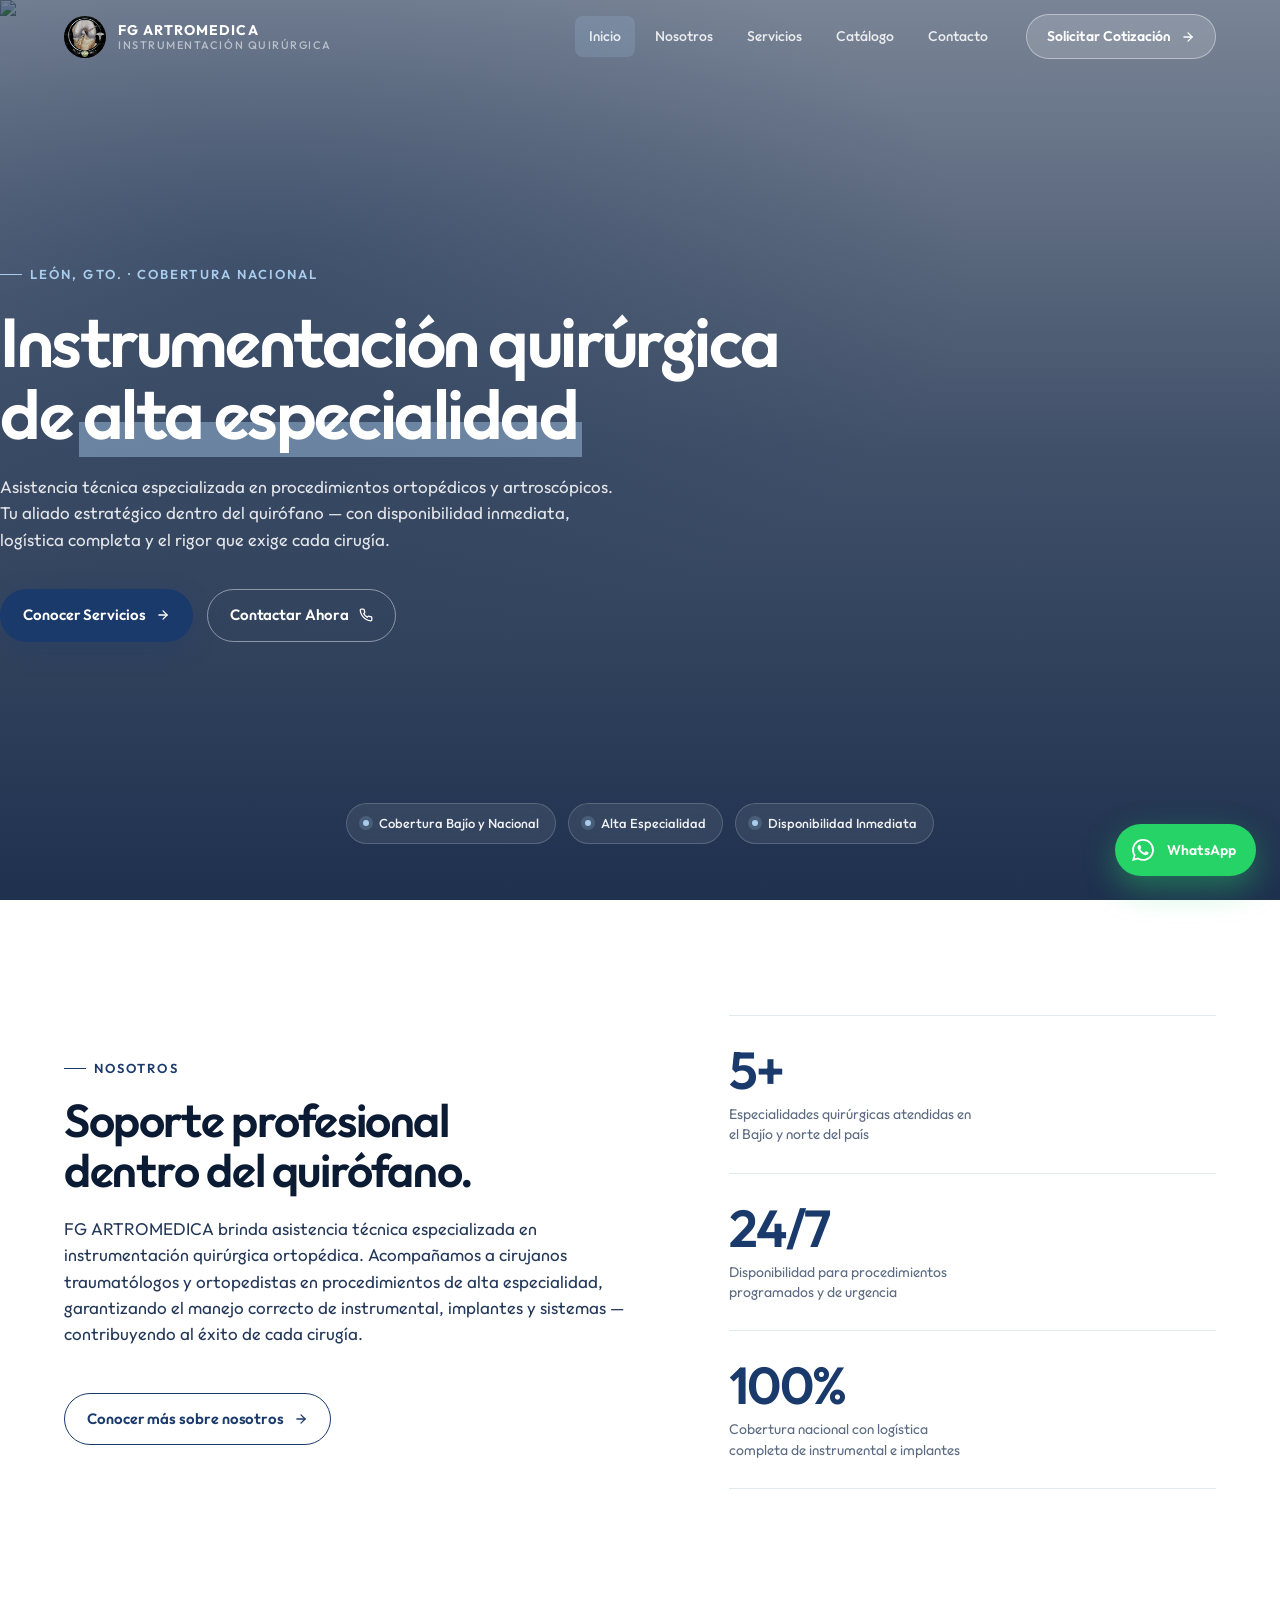
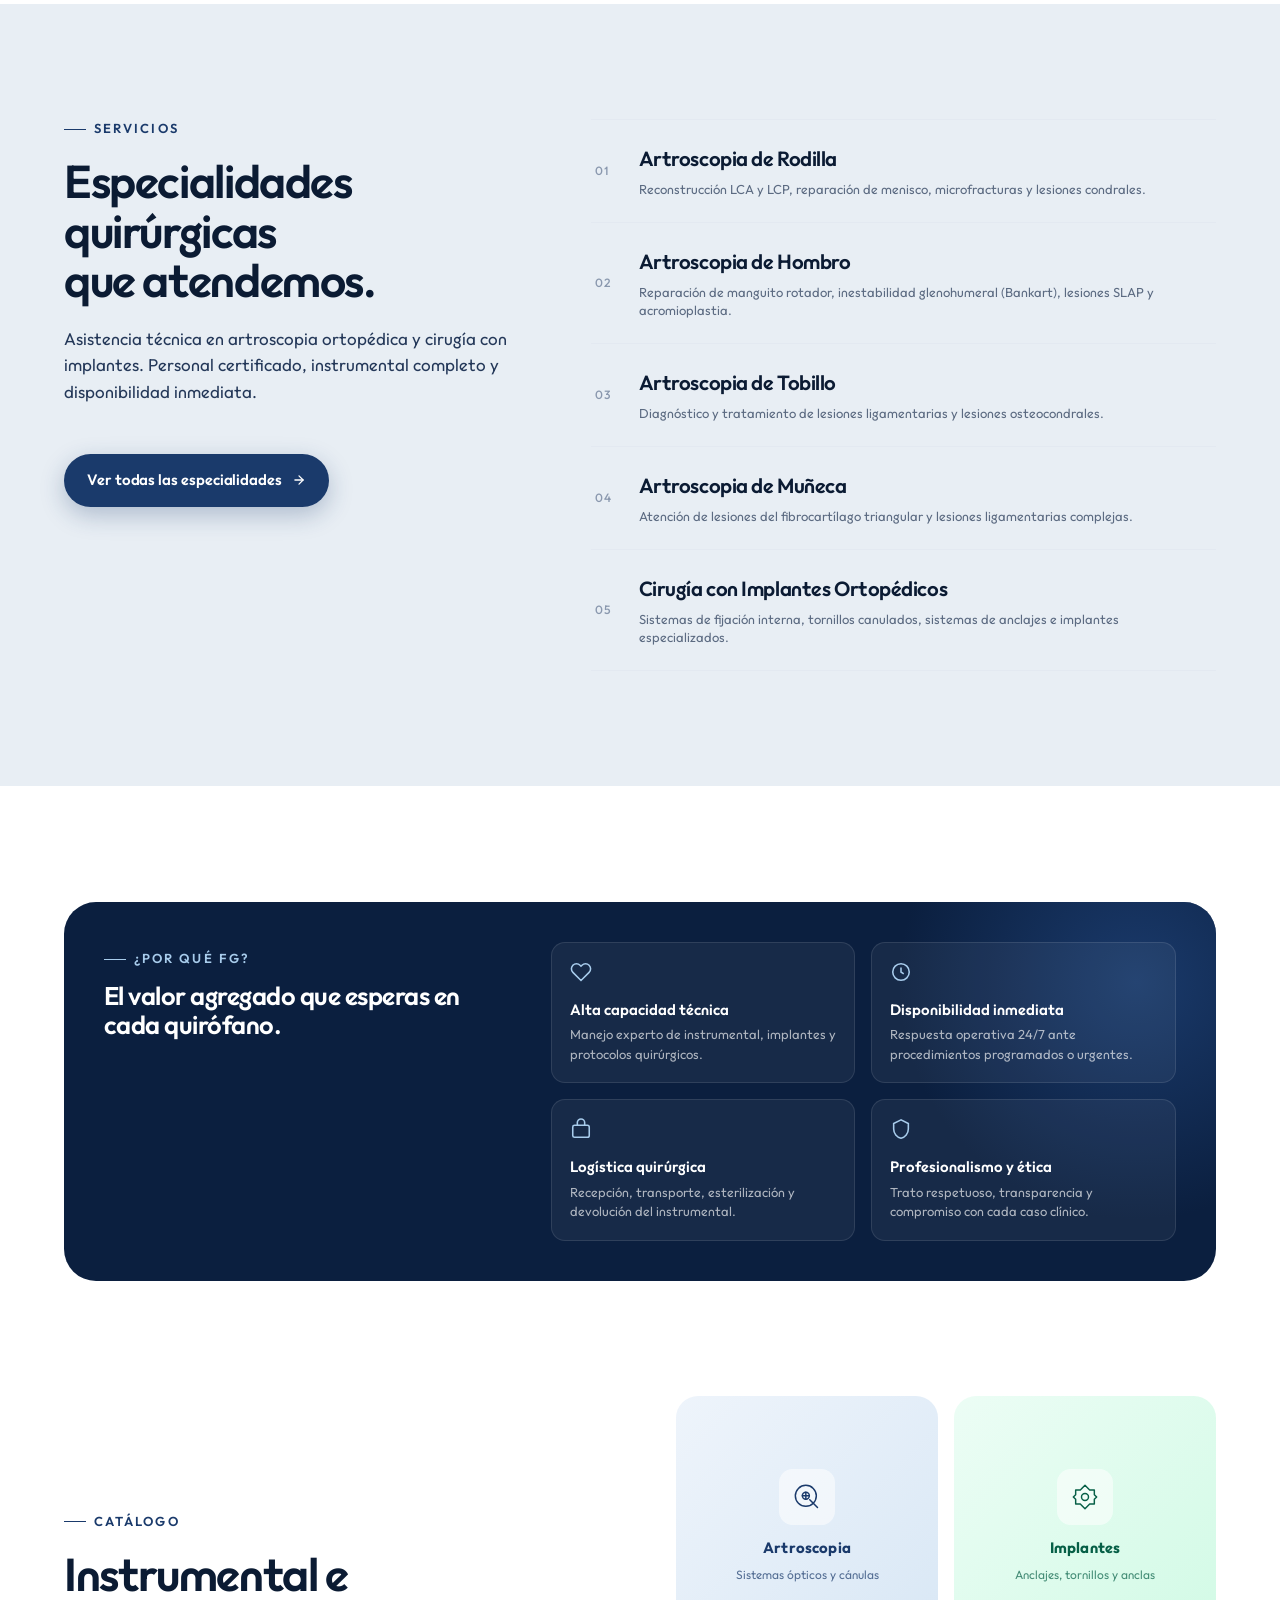
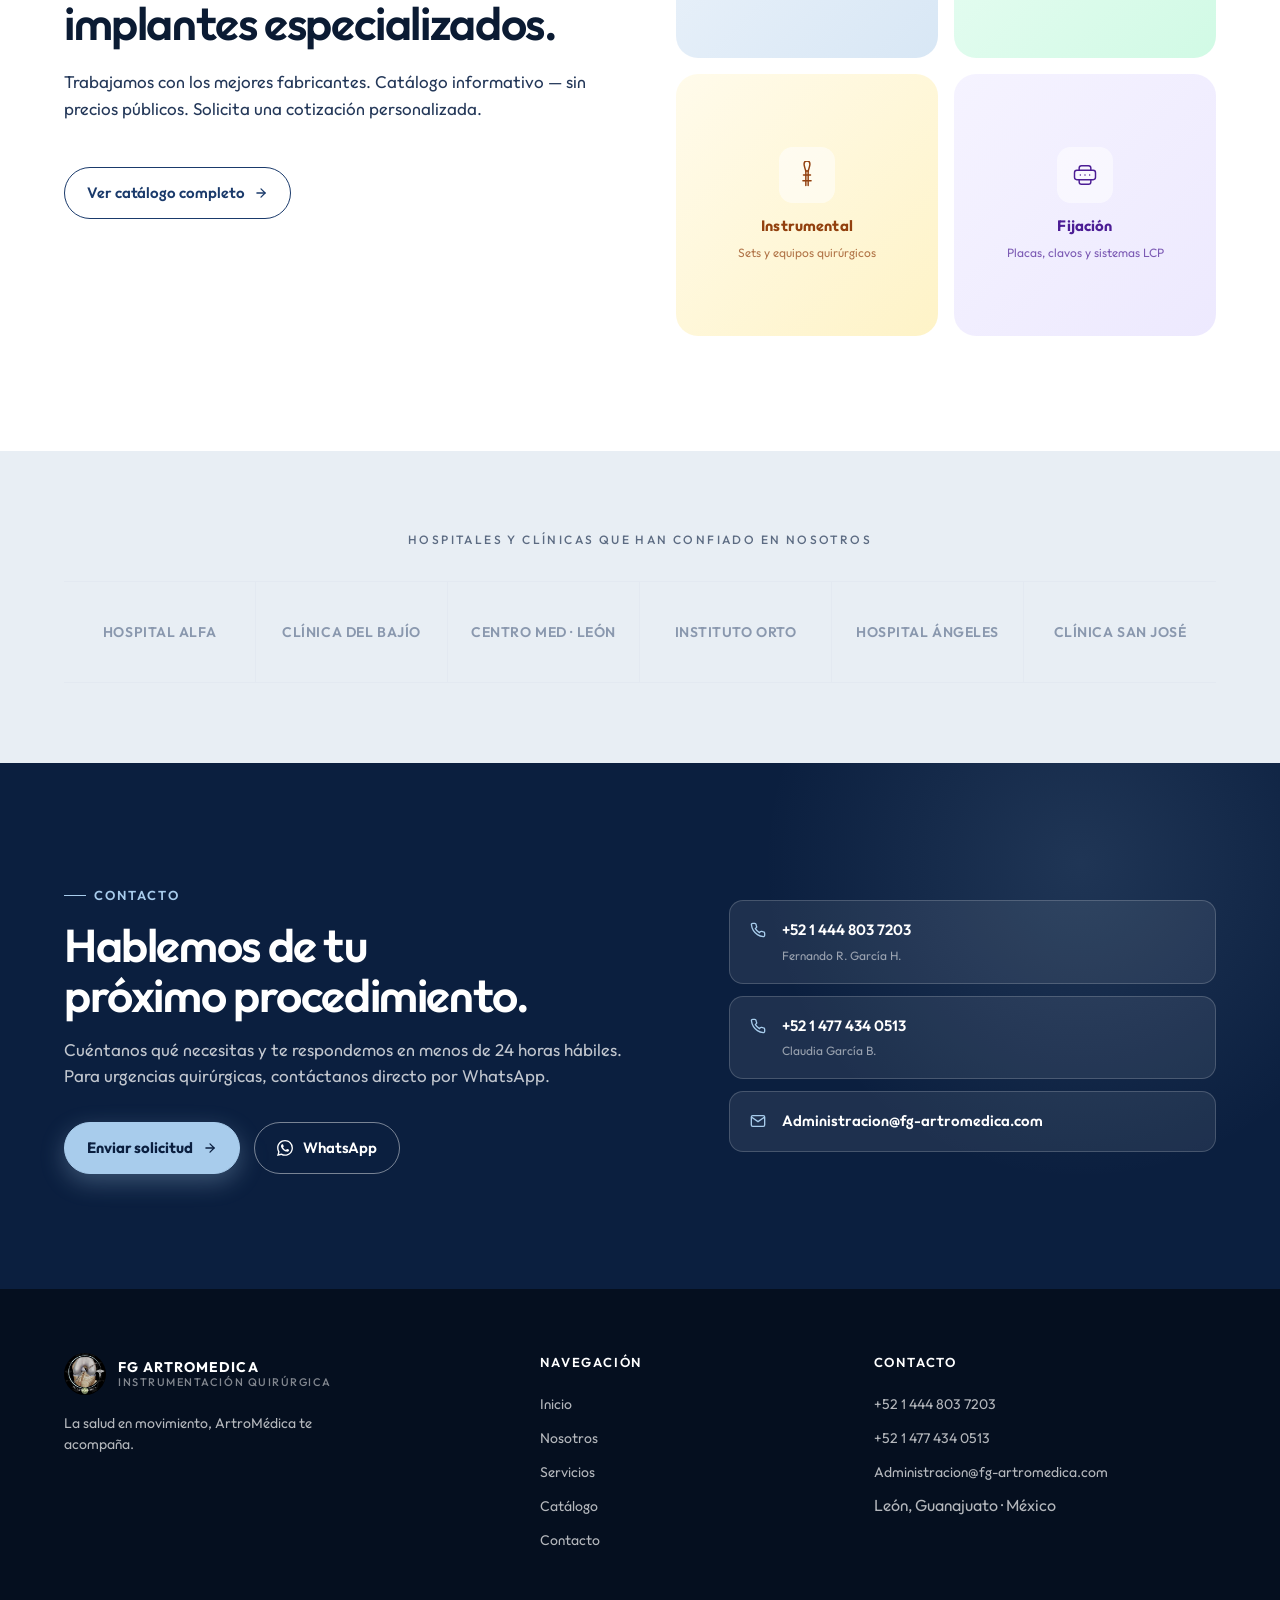
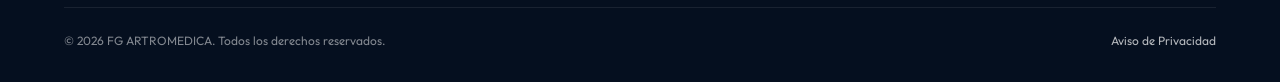
==== index.html @ c3ede47c "Initial commit: FG Artromedica home page" ====
<!DOCTYPE html>
<html lang="es">
<head>
<meta charset="UTF-8" />
<meta name="viewport" content="width=device-width, initial-scale=1.0" />
<title>FG ARTROMEDICA — Instrumentación Quirúrgica de Alta Especialidad</title>
<meta name="description" content="Asistencia técnica e instrumentación quirúrgica ortopédica y artroscópica de alta especialidad. León, Guanajuato · Cobertura nacional." />
<meta name="robots" content="index, follow" />
<meta property="og:title" content="FG ARTROMEDICA — Instrumentación Quirúrgica de Alta Especialidad" />
<meta property="og:description" content="Tu aliado estratégico en el quirófano. Artroscopia, implantes ortopédicos y cobertura nacional." />
<meta property="og:type" content="website" />

<link rel="preconnect" href="https://fonts.googleapis.com" />
<link rel="preconnect" href="https://fonts.gstatic.com" crossorigin />
<link href="https://fonts.googleapis.com/css2?family=Outfit:wght@300;400;500;600;700&display=swap" rel="stylesheet" />
<link rel="stylesheet" href="styles.css" />
</head>
<body data-hero="a">

<!-- ============ NAVBAR ============ -->
<header class="nav" id="nav">
  <div class="wrap nav-inner">
    <a href="index.html" class="nav-brand">
      <img src="assets/logo.jpg" alt="FG Artromédica" class="logo-img" />
      <span class="brand-name">
        <b>FG ARTROMEDICA</b>
        <span>Instrumentación Quirúrgica</span>
      </span>
    </a>
    <nav class="nav-links" aria-label="Navegación principal">
      <a href="index.html">Inicio</a>
      <a href="nosotros.html">Nosotros</a>
      <a href="servicios.html">Servicios</a>
      <a href="catalogo.html">Catálogo</a>
      <a href="contacto.html">Contacto</a>
    </nav>
    <a href="contacto.html" class="btn btn-primary btn-cta-nav">
      Solicitar Cotización
      <svg class="arr" width="14" height="14" viewBox="0 0 24 24" fill="none" stroke="currentColor" stroke-width="2.2" stroke-linecap="round" stroke-linejoin="round"><line x1="5" y1="12" x2="19" y2="12"/><polyline points="12 5 19 12 12 19"/></svg>
    </a>
    <button class="nav-mobile-toggle" aria-label="Abrir menú" id="mobile-toggle">
      <svg width="20" height="20" viewBox="0 0 24 24" fill="none" stroke="currentColor" stroke-width="2"><line x1="3" y1="6" x2="21" y2="6"/><line x1="3" y1="12" x2="21" y2="12"/><line x1="3" y1="18" x2="21" y2="18"/></svg>
    </button>
  </div>
</header>

<!-- ============ HERO ============ -->
<section class="hero" aria-label="Inicio">
  <div class="hero-media">
    <img
      src="https://images.unsplash.com/photo-1551601651-bc60f254d532?auto=format&fit=crop&w=2000&q=80"
      alt="Procedimiento quirúrgico de alta especialidad"
    />
  </div>

  <div class="wrap hero-inner">
    <div class="hero-copy">
      <span class="eyebrow">León, Gto. · Cobertura nacional</span>
      <h1 class="h-display">
        Instrumentación quirúrgica de <span class="accent">alta especialidad</span>
      </h1>
      <p class="lede">
        Asistencia técnica especializada en procedimientos ortopédicos y artroscópicos.
        Tu aliado estratégico dentro del quirófano — con disponibilidad inmediata,
        logística completa y el rigor que exige cada cirugía.
      </p>
      <div class="hero-cta">
        <a href="servicios.html" class="btn btn-primary">
          Conocer Servicios
          <svg class="arr" width="14" height="14" viewBox="0 0 24 24" fill="none" stroke="currentColor" stroke-width="2.2" stroke-linecap="round" stroke-linejoin="round"><line x1="5" y1="12" x2="19" y2="12"/><polyline points="12 5 19 12 12 19"/></svg>
        </a>
        <a href="contacto.html" class="btn btn-outline-light">
          Contactar Ahora
          <svg width="14" height="14" viewBox="0 0 24 24" fill="none" stroke="currentColor" stroke-width="2.2" stroke-linecap="round"><path d="M22 16.92v3a2 2 0 0 1-2.18 2 19.79 19.79 0 0 1-8.63-3.07 19.5 19.5 0 0 1-6-6 19.79 19.79 0 0 1-3.07-8.67A2 2 0 0 1 4.11 2h3a2 2 0 0 1 2 1.72 12.84 12.84 0 0 0 .7 2.81 2 2 0 0 1-.45 2.11L8.09 9.91a16 16 0 0 0 6 6l1.27-1.27a2 2 0 0 1 2.11-.45 12.84 12.84 0 0 0 2.81.7A2 2 0 0 1 22 16.92z"/></svg>
        </a>
      </div>
    </div>
  </div>

  <div class="wrap hero-badges hero-badges--center">
    <span class="badge"><span class="dot"></span>Cobertura Bajío y Nacional</span>
    <span class="badge"><span class="dot"></span>Alta Especialidad</span>
    <span class="badge"><span class="dot"></span>Disponibilidad Inmediata</span>
  </div>
</section>

<!-- ============ NOSOTROS TEASER ============ -->
<section class="section" aria-label="Sobre nosotros">
  <div class="wrap">
    <div class="about-teaser-grid reveal">
      <div class="about-teaser-copy">
        <span class="eyebrow">Nosotros</span>
        <h2 class="h-section">Soporte profesional dentro del quirófano.</h2>
        <p class="lede">
          FG ARTROMEDICA brinda asistencia técnica especializada en instrumentación
          quirúrgica ortopédica. Acompañamos a cirujanos traumatólogos y ortopedistas
          en procedimientos de alta especialidad, garantizando el manejo correcto de
          instrumental, implantes y sistemas — contribuyendo al éxito de cada cirugía.
        </p>
        <a href="nosotros.html" class="btn btn-outline-dark">
          Conocer más sobre nosotros
          <svg class="arr" width="14" height="14" viewBox="0 0 24 24" fill="none" stroke="currentColor" stroke-width="2.2" stroke-linecap="round" stroke-linejoin="round"><line x1="5" y1="12" x2="19" y2="12"/><polyline points="12 5 19 12 12 19"/></svg>
        </a>
      </div>
      <div class="about-teaser-stats">
        <div class="stat-box">
          <div class="stat-num">5+</div>
          <div class="stat-lbl">Especialidades quirúrgicas atendidas en el Bajío y norte del país</div>
        </div>
        <div class="stat-box">
          <div class="stat-num">24/7</div>
          <div class="stat-lbl">Disponibilidad para procedimientos programados y de urgencia</div>
        </div>
        <div class="stat-box">
          <div class="stat-num">100%</div>
          <div class="stat-lbl">Cobertura nacional con logística completa de instrumental e implantes</div>
        </div>
      </div>
    </div>
  </div>
</section>

<!-- ============ SERVICIOS PREVIEW ============ -->
<section class="section alt" aria-label="Servicios destacados">
  <div class="wrap">
    <div class="svc-minimal-layout reveal">
      <div class="svc-minimal-header">
        <span class="eyebrow">Servicios</span>
        <h2 class="h-section">Especialidades quirúrgicas que atendemos.</h2>
        <p class="lede">Asistencia técnica en artroscopia ortopédica y cirugía con implantes. Personal certificado, instrumental completo y disponibilidad inmediata.</p>
        <a href="servicios.html" class="btn btn-primary">
          Ver todas las especialidades
          <svg class="arr" width="14" height="14" viewBox="0 0 24 24" fill="none" stroke="currentColor" stroke-width="2.2" stroke-linecap="round" stroke-linejoin="round"><line x1="5" y1="12" x2="19" y2="12"/><polyline points="12 5 19 12 12 19"/></svg>
        </a>
      </div>
      <nav class="svc-minimal-list" aria-label="Lista de servicios">
        <a href="servicios.html" class="svc-minimal-item">
          <span class="svc-m-num">01</span>
          <div class="svc-m-content">
            <span class="svc-m-name">Artroscopia de Rodilla</span>
            <span class="svc-m-desc">Reconstrucción LCA y LCP, reparación de menisco, microfracturas y lesiones condrales.</span>
          </div>
          <svg class="svc-m-arrow" width="18" height="18" viewBox="0 0 24 24" fill="none" stroke="currentColor" stroke-width="2" stroke-linecap="round" stroke-linejoin="round"><line x1="5" y1="12" x2="19" y2="12"/><polyline points="12 5 19 12 12 19"/></svg>
        </a>
        <a href="servicios.html" class="svc-minimal-item">
          <span class="svc-m-num">02</span>
          <div class="svc-m-content">
            <span class="svc-m-name">Artroscopia de Hombro</span>
            <span class="svc-m-desc">Reparación de manguito rotador, inestabilidad glenohumeral (Bankart), lesiones SLAP y acromioplastia.</span>
          </div>
          <svg class="svc-m-arrow" width="18" height="18" viewBox="0 0 24 24" fill="none" stroke="currentColor" stroke-width="2" stroke-linecap="round" stroke-linejoin="round"><line x1="5" y1="12" x2="19" y2="12"/><polyline points="12 5 19 12 12 19"/></svg>
        </a>
        <a href="servicios.html" class="svc-minimal-item">
          <span class="svc-m-num">03</span>
          <div class="svc-m-content">
            <span class="svc-m-name">Artroscopia de Tobillo</span>
            <span class="svc-m-desc">Diagnóstico y tratamiento de lesiones ligamentarias y lesiones osteocondrales.</span>
          </div>
          <svg class="svc-m-arrow" width="18" height="18" viewBox="0 0 24 24" fill="none" stroke="currentColor" stroke-width="2" stroke-linecap="round" stroke-linejoin="round"><line x1="5" y1="12" x2="19" y2="12"/><polyline points="12 5 19 12 12 19"/></svg>
        </a>
        <a href="servicios.html" class="svc-minimal-item">
          <span class="svc-m-num">04</span>
          <div class="svc-m-content">
            <span class="svc-m-name">Artroscopia de Muñeca</span>
            <span class="svc-m-desc">Atención de lesiones del fibrocartílago triangular y lesiones ligamentarias complejas.</span>
          </div>
          <svg class="svc-m-arrow" width="18" height="18" viewBox="0 0 24 24" fill="none" stroke="currentColor" stroke-width="2" stroke-linecap="round" stroke-linejoin="round"><line x1="5" y1="12" x2="19" y2="12"/><polyline points="12 5 19 12 12 19"/></svg>
        </a>
        <a href="servicios.html" class="svc-minimal-item">
          <span class="svc-m-num">05</span>
          <div class="svc-m-content">
            <span class="svc-m-name">Cirugía con Implantes Ortopédicos</span>
            <span class="svc-m-desc">Sistemas de fijación interna, tornillos canulados, sistemas de anclajes e implantes especializados.</span>
          </div>
          <svg class="svc-m-arrow" width="18" height="18" viewBox="0 0 24 24" fill="none" stroke="currentColor" stroke-width="2" stroke-linecap="round" stroke-linejoin="round"><line x1="5" y1="12" x2="19" y2="12"/><polyline points="12 5 19 12 12 19"/></svg>
        </a>
      </nav>
    </div>
  </div>
</section>

<!-- ============ ¿POR QUÉ FG? ============ -->
<section class="section" style="padding-bottom: 0;" aria-label="Por qué elegirnos">
  <div class="wrap">
    <div class="value-prop reveal" style="margin-top: 0;">
      <div class="value-prop-grid">
        <div>
          <span class="eyebrow">¿Por qué FG?</span>
          <h3>El valor agregado que esperas en cada quirófano.</h3>
        </div>
        <div class="value-prop-points">
          <div class="vp-item">
            <div class="icon"><svg width="22" height="22" viewBox="0 0 24 24" fill="none" stroke="currentColor" stroke-width="1.7"><path d="M20.84 4.61a5.5 5.5 0 0 0-7.78 0L12 5.67l-1.06-1.06a5.5 5.5 0 0 0-7.78 7.78l8.84 8.84 8.84-8.84a5.5 5.5 0 0 0 0-7.78z"/></svg></div>
            <div class="name">Alta capacidad técnica</div>
            <div class="desc">Manejo experto de instrumental, implantes y protocolos quirúrgicos.</div>
          </div>
          <div class="vp-item">
            <div class="icon"><svg width="22" height="22" viewBox="0 0 24 24" fill="none" stroke="currentColor" stroke-width="1.7"><circle cx="12" cy="12" r="9"/><polyline points="12 7 12 12 15 14"/></svg></div>
            <div class="name">Disponibilidad inmediata</div>
            <div class="desc">Respuesta operativa 24/7 ante procedimientos programados o urgentes.</div>
          </div>
          <div class="vp-item">
            <div class="icon"><svg width="22" height="22" viewBox="0 0 24 24" fill="none" stroke="currentColor" stroke-width="1.7"><rect x="3" y="8" width="18" height="13" rx="2"/><path d="M8 8V5a4 4 0 0 1 8 0v3"/></svg></div>
            <div class="name">Logística quirúrgica</div>
            <div class="desc">Recepción, transporte, esterilización y devolución del instrumental.</div>
          </div>
          <div class="vp-item">
            <div class="icon"><svg width="22" height="22" viewBox="0 0 24 24" fill="none" stroke="currentColor" stroke-width="1.7"><path d="M12 2L4 6v6c0 5 3.5 9 8 10 4.5-1 8-5 8-10V6l-8-4z"/></svg></div>
            <div class="name">Profesionalismo y ética</div>
            <div class="desc">Trato respetuoso, transparencia y compromiso con cada caso clínico.</div>
          </div>
        </div>
      </div>
    </div>
  </div>
</section>

<!-- ============ CATÁLOGO TEASER ============ -->
<section class="section" aria-label="Catálogo de productos">
  <div class="wrap">
    <div class="catalog-teaser-grid reveal">
      <div class="catalog-teaser-copy">
        <span class="eyebrow">Catálogo</span>
        <h2 class="h-section">Instrumental e implantes especializados.</h2>
        <p class="lede">
          Trabajamos con los mejores fabricantes. Catálogo informativo —
          sin precios públicos. Solicita una cotización personalizada.
        </p>
        <a href="catalogo.html" class="btn btn-outline-dark">
          Ver catálogo completo
          <svg class="arr" width="14" height="14" viewBox="0 0 24 24" fill="none" stroke="currentColor" stroke-width="2.2" stroke-linecap="round" stroke-linejoin="round"><line x1="5" y1="12" x2="19" y2="12"/><polyline points="12 5 19 12 12 19"/></svg>
        </a>
      </div>
      <div class="cat-preview-grid">
        <div class="cat-prev-item cat-prev-blue">
          <div class="cat-prev-icon">
            <svg width="44" height="44" viewBox="0 0 24 24" fill="none" stroke="currentColor" stroke-width="1.25" stroke-linecap="round" stroke-linejoin="round">
              <circle cx="11" cy="11" r="3"/>
              <path d="M11 2a9 9 0 1 0 0 18A9 9 0 0 0 11 2z"/>
              <path d="M14.35 14.35L21 21"/>
              <path d="M8 11h6"/>
              <path d="M11 8v6"/>
            </svg>
          </div>
          <span class="cat-prev-label">Artroscopia</span>
          <span class="cat-prev-sub">Sistemas ópticos y cánulas</span>
        </div>
        <div class="cat-prev-item cat-prev-green">
          <div class="cat-prev-icon">
            <svg width="44" height="44" viewBox="0 0 24 24" fill="none" stroke="currentColor" stroke-width="1.25" stroke-linecap="round" stroke-linejoin="round">
              <path d="M12 2L8 6H4v4l-2 2 2 2v4h4l4 4 4-4h4v-4l2-2-2-2V6h-4L12 2z"/>
              <circle cx="12" cy="12" r="3"/>
            </svg>
          </div>
          <span class="cat-prev-label">Implantes</span>
          <span class="cat-prev-sub">Anclajes, tornillos y anclas</span>
        </div>
        <div class="cat-prev-item cat-prev-amber">
          <div class="cat-prev-icon">
            <svg width="44" height="44" viewBox="0 0 24 24" fill="none" stroke="currentColor" stroke-width="1.25" stroke-linecap="round" stroke-linejoin="round">
              <path d="M14.5 2.5c0 1.5-1.5 6-1.5 6h-2S9.5 4 9.5 2.5a2.5 2.5 0 0 1 5 0z"/>
              <path d="M11 8.5V21"/>
              <path d="M13 8.5V21"/>
              <path d="M9 12h6"/>
              <path d="M8.5 17h7"/>
            </svg>
          </div>
          <span class="cat-prev-label">Instrumental</span>
          <span class="cat-prev-sub">Sets y equipos quirúrgicos</span>
        </div>
        <div class="cat-prev-item cat-prev-purple">
          <div class="cat-prev-icon">
            <svg width="44" height="44" viewBox="0 0 24 24" fill="none" stroke="currentColor" stroke-width="1.25" stroke-linecap="round" stroke-linejoin="round">
              <rect x="3" y="8" width="18" height="8" rx="2"/>
              <path d="M7 8V6a2 2 0 0 1 2-2h6a2 2 0 0 1 2 2v2"/>
              <path d="M7 16v2a2 2 0 0 0 2 2h6a2 2 0 0 0 2-2v-2"/>
              <line x1="12" y1="12" x2="12" y2="12.01"/>
              <line x1="8" y1="12" x2="8" y2="12.01"/>
              <line x1="16" y1="12" x2="16" y2="12.01"/>
            </svg>
          </div>
          <span class="cat-prev-label">Fijación</span>
          <span class="cat-prev-sub">Placas, clavos y sistemas LCP</span>
        </div>
      </div>
    </div>
  </div>
</section>

<!-- ============ CLIENTES ============ -->
<section class="clients-section section alt" aria-label="Clientes y hospitales">
  <div class="wrap">
    <div class="clients-label">Hospitales y clínicas que han confiado en nosotros</div>
    <div class="clients-row">
      <div class="client-logo">HOSPITAL ALFA</div>
      <div class="client-logo">CLÍNICA DEL BAJÍO</div>
      <div class="client-logo">CENTRO MED · LEÓN</div>
      <div class="client-logo">INSTITUTO ORTO</div>
      <div class="client-logo">HOSPITAL ÁNGELES</div>
      <div class="client-logo">CLÍNICA SAN JOSÉ</div>
    </div>
  </div>
</section>

<!-- ============ CONTACTO CTA ============ -->
<section class="contact-cta-section" aria-label="Contacto">
  <div class="wrap contact-cta-inner reveal">
    <div class="contact-cta-copy">
      <span class="eyebrow">Contacto</span>
      <h2 class="h-section" style="color:#fff; margin-top:16px;">Hablemos de tu próximo procedimiento.</h2>
      <p class="lede" style="color:rgba(255,255,255,0.75); margin-top:16px;">
        Cuéntanos qué necesitas y te respondemos en menos de 24 horas hábiles.
        Para urgencias quirúrgicas, contáctanos directo por WhatsApp.
      </p>
      <div class="contact-cta-actions">
        <a href="contacto.html" class="btn btn-cta-celeste">
          Enviar solicitud
          <svg class="arr" width="14" height="14" viewBox="0 0 24 24" fill="none" stroke="currentColor" stroke-width="2.2" stroke-linecap="round" stroke-linejoin="round"><line x1="5" y1="12" x2="19" y2="12"/><polyline points="12 5 19 12 12 19"/></svg>
        </a>
        <a href="https://wa.me/524448037203?text=Hola%2C%20me%20interesa%20conocer%20m%C3%A1s%20sobre%20los%20servicios%20de%20FG%20Artrom%C3%A9dica.%20%C2%BFMe%20pueden%20dar%20m%C3%A1s%20informaci%C3%B3n%3F" target="_blank" rel="noopener" class="btn btn-outline-light">
          <svg width="16" height="16" viewBox="0 0 24 24" fill="currentColor"><path d="M17.472 14.382c-.297-.149-1.758-.867-2.03-.967-.273-.099-.471-.148-.67.15-.197.297-.767.966-.94 1.164-.173.199-.347.223-.644.075-.297-.15-1.255-.463-2.39-1.475-.883-.788-1.48-1.761-1.653-2.059-.173-.297-.018-.458.13-.606.134-.133.298-.347.446-.52.149-.174.198-.298.298-.497.099-.198.05-.371-.025-.52-.075-.149-.669-1.612-.916-2.207-.242-.579-.487-.5-.669-.51-.173-.008-.371-.01-.57-.01-.198 0-.52.074-.792.372-.272.297-1.04 1.016-1.04 2.479 0 1.462 1.065 2.875 1.213 3.074.149.198 2.096 3.2 5.077 4.487.709.306 1.262.489 1.694.625.712.227 1.36.195 1.871.118.571-.085 1.758-.719 2.006-1.413.248-.694.248-1.289.173-1.413-.074-.124-.272-.198-.57-.347m-5.421 7.403h-.004a9.87 9.87 0 0 1-5.031-1.378l-.361-.214-3.741.982.998-3.648-.235-.374a9.86 9.86 0 0 1-1.51-5.26c.001-5.45 4.436-9.884 9.888-9.884 2.64 0 5.122 1.03 6.988 2.898a9.825 9.825 0 0 1 2.893 6.994c-.003 5.45-4.437 9.884-9.885 9.884m8.413-18.297A11.815 11.815 0 0 0 12.05 0C5.495 0 .16 5.335.157 11.892c0 2.096.547 4.142 1.588 5.945L.057 24l6.305-1.654a11.882 11.882 0 0 0 5.683 1.448h.005c6.554 0 11.89-5.335 11.893-11.893a11.821 11.821 0 0 0-3.48-8.413"/></svg>
          WhatsApp
        </a>
      </div>
    </div>
    <div class="contact-cta-info">
      <div class="cta-info-row">
        <svg width="16" height="16" viewBox="0 0 24 24" fill="none" stroke="currentColor" stroke-width="2" flex-shrink="0"><path d="M22 16.92v3a2 2 0 0 1-2.18 2 19.79 19.79 0 0 1-8.63-3.07 19.5 19.5 0 0 1-6-6 19.79 19.79 0 0 1-3.07-8.67A2 2 0 0 1 4.11 2h3a2 2 0 0 1 2 1.72 12.84 12.84 0 0 0 .7 2.81 2 2 0 0 1-.45 2.11L8.09 9.91a16 16 0 0 0 6 6l1.27-1.27a2 2 0 0 1 2.11-.45 12.84 12.84 0 0 0 2.81.7A2 2 0 0 1 22 16.92z"/></svg>
        <div>
          <a href="tel:+5214448037203">+52 1 444 803 7203</a>
          <span>Fernando R. García H.</span>
        </div>
      </div>
      <div class="cta-info-row">
        <svg width="16" height="16" viewBox="0 0 24 24" fill="none" stroke="currentColor" stroke-width="2"><path d="M22 16.92v3a2 2 0 0 1-2.18 2 19.79 19.79 0 0 1-8.63-3.07 19.5 19.5 0 0 1-6-6 19.79 19.79 0 0 1-3.07-8.67A2 2 0 0 1 4.11 2h3a2 2 0 0 1 2 1.72 12.84 12.84 0 0 0 .7 2.81 2 2 0 0 1-.45 2.11L8.09 9.91a16 16 0 0 0 6 6l1.27-1.27a2 2 0 0 1 2.11-.45 12.84 12.84 0 0 0 2.81.7A2 2 0 0 1 22 16.92z"/></svg>
        <div>
          <a href="tel:+5214774340513">+52 1 477 434 0513</a>
          <span>Claudia García B.</span>
        </div>
      </div>
      <div class="cta-info-row">
        <svg width="16" height="16" viewBox="0 0 24 24" fill="none" stroke="currentColor" stroke-width="2"><path d="M4 4h16c1.1 0 2 .9 2 2v12c0 1.1-.9 2-2 2H4c-1.1 0-2-.9-2-2V6c0-1.1.9-2 2-2z"/><polyline points="22,6 12,13 2,6"/></svg>
        <div>
          <a href="mailto:Administracion@fg-artromedica.com">Administracion@fg-artromedica.com</a>
        </div>
      </div>
    </div>
  </div>
</section>

<!-- ============ FOOTER ============ -->
<footer class="footer">
  <div class="wrap">
    <div class="footer-grid footer-grid-3">
      <div class="brand-block">
        <a href="index.html" class="nav-brand">
          <img src="assets/logo.jpg" alt="FG Artromédica" class="logo-img" />
          <span class="brand-name">
            <b>FG ARTROMEDICA</b>
            <span>Instrumentación Quirúrgica</span>
          </span>
        </a>
        <p>La salud en movimiento, ArtroMédica te acompaña.</p>
      </div>
      <div>
        <h4>Navegación</h4>
        <ul>
          <li><a href="index.html">Inicio</a></li>
          <li><a href="nosotros.html">Nosotros</a></li>
          <li><a href="servicios.html">Servicios</a></li>
          <li><a href="catalogo.html">Catálogo</a></li>
          <li><a href="contacto.html">Contacto</a></li>
        </ul>
      </div>
      <div>
        <h4>Contacto</h4>
        <ul>
          <li><a href="tel:+5214448037203">+52 1 444 803 7203</a></li>
          <li><a href="tel:+5214774340513">+52 1 477 434 0513</a></li>
          <li><a href="mailto:Administracion@fg-artromedica.com">Administracion@fg-artromedica.com</a></li>
          <li>León, Guanajuato · México</li>
        </ul>
      </div>
    </div>
    <div class="footer-bottom">
      <span>© 2026 FG ARTROMEDICA. Todos los derechos reservados.</span>
      <a href="aviso-privacidad.html">Aviso de Privacidad</a>
    </div>
  </div>
</footer>

<!-- ============ WhatsApp flotante ============ -->
<a
  href="https://wa.me/524448037203?text=Hola%2C%20me%20interesa%20conocer%20m%C3%A1s%20sobre%20los%20servicios%20de%20FG%20Artrom%C3%A9dica.%20%C2%BFMe%20pueden%20dar%20m%C3%A1s%20informaci%C3%B3n%3F"
  target="_blank"
  rel="noopener"
  class="wa-float"
  aria-label="Contactar por WhatsApp"
>
  <span class="wa-icon">
    <svg width="22" height="22" viewBox="0 0 24 24" fill="currentColor"><path d="M17.472 14.382c-.297-.149-1.758-.867-2.03-.967-.273-.099-.471-.148-.67.15-.197.297-.767.966-.94 1.164-.173.199-.347.223-.644.075-.297-.15-1.255-.463-2.39-1.475-.883-.788-1.48-1.761-1.653-2.059-.173-.297-.018-.458.13-.606.134-.133.298-.347.446-.52.149-.174.198-.298.298-.497.099-.198.05-.371-.025-.52-.075-.149-.669-1.612-.916-2.207-.242-.579-.487-.5-.669-.51-.173-.008-.371-.01-.57-.01-.198 0-.52.074-.792.372-.272.297-1.04 1.016-1.04 2.479 0 1.462 1.065 2.875 1.213 3.074.149.198 2.096 3.2 5.077 4.487.709.306 1.262.489 1.694.625.712.227 1.36.195 1.871.118.571-.085 1.758-.719 2.006-1.413.248-.694.248-1.289.173-1.413-.074-.124-.272-.198-.57-.347m-5.421 7.403h-.004a9.87 9.87 0 0 1-5.031-1.378l-.361-.214-3.741.982.998-3.648-.235-.374a9.86 9.86 0 0 1-1.51-5.26c.001-5.45 4.436-9.884 9.888-9.884 2.64 0 5.122 1.03 6.988 2.898a9.825 9.825 0 0 1 2.893 6.994c-.003 5.45-4.437 9.884-9.885 9.884m8.413-18.297A11.815 11.815 0 0 0 12.05 0C5.495 0 .16 5.335.157 11.892c0 2.096.547 4.142 1.588 5.945L.057 24l6.305-1.654a11.882 11.882 0 0 0 5.683 1.448h.005c6.554 0 11.89-5.335 11.893-11.893a11.821 11.821 0 0 0-3.48-8.413"/></svg>
  </span>
  <span class="wa-label">WhatsApp</span>
</a>

<script src="app.js"></script>
</body>
</html>
---- styles.css ----
/* ========== FG ARTROMEDICA · Sample web design ========== */

:root {
  /* Brand palette */
  --c-navy-900: #0B1F3F;
  --c-navy-800: #0F2A52;
  --c-navy-700: #1A3A6B;      /* institutional */
  --c-navy-600: #2A538F;
  --c-blue-200: #A8CCEC;      /* celeste accent */
  --c-blue-100: #D8E7F5;
  --c-silver:   #E8EEF4;      /* alternating sections */
  --c-bg:       #FFFFFF;

  --c-ink-900: #0B1B33;
  --c-ink-700: #243859;
  --c-ink-500: #5C6B82;
  --c-ink-400: #8A98AE;
  --c-line:    #E3E9F1;

  --c-success: #10A56C;

  /* Type */
  --ff: "Outfit", system-ui, sans-serif;

  /* Spacing scale */
  --pad-x: clamp(20px, 5vw, 96px);

  /* Radius */
  --r-sm: 8px;
  --r-md: 14px;
  --r-lg: 22px;
  --r-xl: 32px;

  /* Shadows */
  --sh-soft: 0 1px 2px rgba(15, 42, 82, 0.04), 0 6px 24px rgba(15, 42, 82, 0.06);
  --sh-pop:  0 4px 12px rgba(15, 42, 82, 0.08), 0 24px 48px rgba(15, 42, 82, 0.12);
  --sh-deep: 0 30px 80px rgba(11, 31, 63, 0.35);
}

* { box-sizing: border-box; }
html { scroll-behavior: smooth; }
body {
  margin: 0;
  font-family: var(--ff);
  font-feature-settings: "ss01", "cv11";
  color: var(--c-ink-900);
  background: var(--c-bg);
  line-height: 1.5;
  -webkit-font-smoothing: antialiased;
  text-rendering: optimizeLegibility;
}

img { max-width: 100%; display: block; }
a { color: inherit; text-decoration: none; }

/* ========== Type ========== */
.eyebrow {
  display: inline-flex;
  align-items: center;
  gap: 8px;
  font-size: 13px;
  font-weight: 600;
  letter-spacing: 0.16em;
  text-transform: uppercase;
  color: var(--c-navy-700);
}
.eyebrow::before {
  content: "";
  width: 22px;
  height: 1px;
  background: currentColor;
}
.h-display {
  font-family: var(--ff);
  font-weight: 600;
  font-size: clamp(40px, 5.4vw, 78px);
  line-height: 1.04;
  letter-spacing: -0.035em;
  text-wrap: balance;
  margin: 0;
}
.h-section {
  font-weight: 600;
  font-size: clamp(32px, 3.6vw, 52px);
  line-height: 1.08;
  letter-spacing: -0.03em;
  margin: 0;
  text-wrap: balance;
}
.h-card {
  font-weight: 600;
  font-size: 20px;
  line-height: 1.25;
  letter-spacing: -0.015em;
  margin: 0;
}
.lede {
  font-size: clamp(17px, 1.3vw, 20px);
  line-height: 1.55;
  color: var(--c-ink-700);
  max-width: 60ch;
  text-wrap: pretty;
}
.body-text { color: var(--c-ink-700); line-height: 1.6; }

/* ========== Layout ========== */
.wrap {
  width: 100%;
  max-width: 1280px;
  margin: 0 auto;
  padding-left: var(--pad-x);
  padding-right: var(--pad-x);
}
section { position: relative; }

/* ========== Buttons ========== */
.btn {
  display: inline-flex;
  align-items: center;
  gap: 10px;
  padding: 14px 22px;
  border-radius: 999px;
  font-family: var(--ff);
  font-weight: 600;
  font-size: 15px;
  letter-spacing: -0.005em;
  border: 1px solid transparent;
  cursor: pointer;
  transition: transform .2s ease, box-shadow .2s ease, background .2s ease, color .2s ease, border-color .2s ease;
  white-space: nowrap;
  text-decoration: none;
}
.btn .arr { transition: transform .2s ease; }
.btn:hover .arr { transform: translateX(3px); }

.btn-primary {
  background: var(--c-navy-700);
  color: #fff;
  box-shadow: 0 8px 24px rgba(26, 58, 107, 0.28);
}
.btn-primary:hover { background: var(--c-navy-800); box-shadow: 0 12px 30px rgba(26, 58, 107, 0.38); }

.btn-outline-light {
  background: transparent;
  border-color: rgba(255,255,255,0.45);
  color: #fff;
  backdrop-filter: blur(8px);
}
.btn-outline-light:hover { background: rgba(255,255,255,0.12); border-color: rgba(255,255,255,0.7); }

.btn-outline-dark {
  background: transparent;
  border-color: var(--c-navy-700);
  color: var(--c-navy-700);
}
.btn-outline-dark:hover { background: var(--c-navy-700); color: #fff; }

.btn-sm { padding: 10px 16px; font-size: 14px; }
.btn-cta-nav { padding: 11px 20px; font-size: 14px; }

/* ========== Navbar ========== */
.nav {
  position: fixed;
  top: 0; left: 0; right: 0;
  z-index: 50;
  padding: 14px 0;
  transition: background .25s ease, box-shadow .25s ease, padding .25s ease, backdrop-filter .25s ease;
}
.nav-inner {
  display: flex;
  align-items: center;
  gap: 24px;
}
.nav-brand {
  display: flex; align-items: center; gap: 12px;
  font-weight: 600;
  font-size: 16px;
  letter-spacing: -0.01em;
  color: var(--c-navy-900);
}
.nav-brand .logo-img {
  width: 42px; height: 42px;
  border-radius: 50%;
  object-fit: cover;
  background: var(--c-navy-900);
}
.nav-brand .brand-name { display: flex; flex-direction: column; line-height: 1; }
.nav-brand .brand-name b { font-weight: 700; letter-spacing: 0.08em; font-size: 14px; }
.nav-brand .brand-name span { font-size: 11px; color: var(--c-ink-500); letter-spacing: 0.14em; text-transform: uppercase; margin-top: 3px; font-weight: 500; }

.nav-links {
  display: flex; gap: 6px;
  margin-left: auto;
}
.nav-links a {
  padding: 10px 14px;
  font-size: 14px;
  font-weight: 500;
  color: var(--c-ink-700);
  border-radius: 8px;
  transition: color .15s ease, background .15s ease;
}
.nav-links a:hover { color: var(--c-navy-700); background: rgba(168, 204, 236, 0.18); }

.nav.scrolled {
  padding: 10px 0;
  background: rgba(255,255,255,0.78);
  backdrop-filter: blur(14px) saturate(1.4);
  -webkit-backdrop-filter: blur(14px) saturate(1.4);
  box-shadow: 0 1px 0 rgba(15, 42, 82, 0.06);
}

.nav-mobile-toggle { display: none; }

/* ========== Hero ========== */
.hero {
  position: relative;
  min-height: 100vh;
  display: flex;
  flex-direction: column;
  overflow: hidden;
  color: #fff;
}
.hero-media {
  position: absolute; inset: 0;
  z-index: 0;
}
.hero-media img {
  width: 100%; height: 100%;
  object-fit: cover;
  object-position: center;
  filter: saturate(0.92) contrast(1.05);
}
.hero-media::after {
  content: "";
  position: absolute; inset: 0;
  background:
    linear-gradient(180deg, rgba(11, 31, 63, 0.55) 0%, rgba(11, 31, 63, 0.78) 50%, rgba(11, 31, 63, 0.92) 100%),
    radial-gradient(80% 60% at 20% 30%, rgba(26, 58, 107, 0.35), transparent 70%);
}
.hero-inner {
  position: relative;
  z-index: 2;
  padding: 120px 0 24px;
  flex: 1;
  display: flex;
  flex-direction: column;
  justify-content: center;
  width: 100%;
}
.hero .eyebrow { color: var(--c-blue-200); }
.hero h1 {
  margin: 22px 0 24px;
  max-width: 18ch;
}
.hero h1 .accent {
  display: inline;
  background: linear-gradient(180deg, transparent 60%, rgba(168, 204, 236, 0.45) 60%);
  padding: 0 4px;
  margin: 0 -4px;
}
.hero p.lede {
  color: rgba(255,255,255,0.86);
  max-width: 56ch;
  margin: 0 0 36px;
}
.hero-cta { display: flex; gap: 14px; flex-wrap: wrap; }

.hero-badges {
  position: relative;
  z-index: 2;
  display: flex;
  gap: 12px;
  flex-wrap: wrap;
  padding-bottom: 56px;
  margin-top: auto;
}
.badge {
  display: inline-flex;
  align-items: center;
  gap: 10px;
  padding: 10px 16px;
  border-radius: 999px;
  font-size: 13px;
  font-weight: 500;
  color: rgba(255,255,255,0.92);
  background: rgba(255,255,255,0.08);
  border: 1px solid rgba(255,255,255,0.18);
  backdrop-filter: blur(8px);
}
.badge .dot { width: 6px; height: 6px; border-radius: 50%; background: var(--c-blue-200); box-shadow: 0 0 0 4px rgba(168,204,236,0.18); }

.hero-stat-strip {
  position: absolute;
  bottom: 0; left: 0; right: 0;
  z-index: 3;
  background: linear-gradient(180deg, transparent, rgba(11, 31, 63, 1));
}

/* Hero variation B — split layout / clinical */
body[data-hero="b"] .hero {
  color: var(--c-ink-900);
  min-height: auto;
  background: #fff;
}
body[data-hero="b"] .hero-media { display: none; }
body[data-hero="b"] .hero-inner {
  display: grid;
  grid-template-columns: minmax(0, 1.05fr) minmax(0, 1fr);
  gap: 64px;
  align-items: center;
  padding: 140px 0 40px;
  flex: none;
  width: 100%;
}
body[data-hero="b"] .hero-copy { min-width: 0; }
body[data-hero="b"] .hero h1 { color: var(--c-navy-900); }
body[data-hero="b"] .hero h1 .accent {
  background: linear-gradient(180deg, transparent 62%, var(--c-blue-200) 62%);
}
body[data-hero="b"] .hero p.lede { color: var(--c-ink-700); }
body[data-hero="b"] .hero .eyebrow { color: var(--c-navy-700); }
body[data-hero="b"] .badge {
  background: var(--c-silver);
  border-color: transparent;
  color: var(--c-navy-700);
}
body[data-hero="b"] .badge .dot { background: var(--c-navy-700); box-shadow: 0 0 0 4px rgba(26,58,107,0.12); }
body[data-hero="b"] .btn-outline-light {
  border-color: var(--c-navy-700);
  color: var(--c-navy-700);
}
body[data-hero="b"] .btn-outline-light:hover { background: var(--c-navy-700); color: #fff; }
body[data-hero="b"] .hero-stat-strip { display: none; }

.hero-visual {
  position: relative;
  aspect-ratio: 4/5;
  width: 100%;
  min-width: 0;
  max-height: 70vh;
  border-radius: 24px;
  overflow: hidden;
  box-shadow: var(--sh-pop);
}
.hero-visual img {
  width: 100%; height: 100%;
  object-fit: cover;
  display: block;
}
body[data-hero="a"] .hero-visual { display: none; }

/* Decorative organic shapes (celeste) - variation B */
.organic-shape {
  position: absolute;
  border-radius: 50%;
  background: var(--c-blue-200);
  filter: blur(0);
  opacity: 0.55;
  z-index: 0;
  pointer-events: none;
}
body[data-hero="b"] .organic-1 {
  width: 520px; height: 520px;
  top: -180px; right: -120px;
  opacity: 0.4;
}
body[data-hero="b"] .organic-2 {
  width: 280px; height: 280px;
  bottom: -100px; left: -80px;
  background: var(--c-blue-100);
}
body[data-hero="a"] .organic-1, body[data-hero="a"] .organic-2 { display: none; }

.scroll-cue {
  position: absolute;
  bottom: 32px;
  left: 50%; transform: translateX(-50%);
  z-index: 3;
  font-size: 12px;
  letter-spacing: 0.18em;
  text-transform: uppercase;
  color: rgba(255,255,255,0.7);
  display: flex; align-items: center; gap: 10px;
  font-weight: 500;
}
.scroll-cue::after {
  content: "";
  width: 1px; height: 28px;
  background: linear-gradient(180deg, rgba(255,255,255,0.6), transparent);
  animation: cue 1.8s ease-in-out infinite;
}
@keyframes cue { 0% { transform: translateY(-4px); opacity: 0.4 } 50% { opacity: 1 } 100% { transform: translateY(6px); opacity: 0.3 } }
body[data-hero="b"] .hero-badges {
  padding: 0 0 80px;
}
body[data-hero="b"] .scroll-cue { display: none; }

/* ========== Section base ========== */
.section { padding: clamp(72px, 9vw, 132px) 0; }
.section.alt { background: var(--c-silver); }
.section-head {
  display: grid;
  grid-template-columns: 1fr 1.2fr;
  gap: 48px;
  align-items: end;
  margin-bottom: 56px;
}
.section-head .lede { margin: 16px 0 0; }

/* ========== Nosotros ========== */
.about-grid {
  display: grid;
  grid-template-columns: 1.1fr 1fr;
  gap: 72px;
  align-items: center;
}
.about-image {
  position: relative;
  aspect-ratio: 4/5;
  border-radius: 24px;
  overflow: hidden;
  box-shadow: var(--sh-pop);
}
.about-image img { width: 100%; height: 100%; object-fit: cover; }
.about-image .floating-stat {
  position: absolute;
  bottom: 24px; left: 24px;
  background: rgba(255,255,255,0.96);
  backdrop-filter: blur(12px);
  padding: 18px 22px;
  border-radius: var(--r-md);
  box-shadow: var(--sh-soft);
  display: flex;
  align-items: center;
  gap: 14px;
}
.about-image .floating-stat .big { font-size: 32px; font-weight: 600; color: var(--c-navy-700); letter-spacing: -0.02em; line-height: 1; }
.about-image .floating-stat .lbl { font-size: 12px; color: var(--c-ink-500); line-height: 1.3; max-width: 12ch; }

.mv-block {
  display: grid;
  grid-template-columns: 1fr 1fr;
  gap: 20px;
  margin: 36px 0 0;
}
.mv-card {
  padding: 24px;
  background: #fff;
  border: 1px solid var(--c-line);
  border-radius: var(--r-md);
}
.mv-card .lbl {
  font-size: 12px; letter-spacing: 0.16em; text-transform: uppercase;
  color: var(--c-navy-700); font-weight: 600;
  display: inline-flex; align-items: center; gap: 8px;
}
.mv-card .lbl::before { content: ""; width: 6px; height: 6px; background: var(--c-navy-700); border-radius: 50%; }
.mv-card p { margin: 12px 0 0; font-size: 15px; color: var(--c-ink-700); line-height: 1.5; }

.values-row {
  display: grid;
  grid-template-columns: repeat(5, 1fr);
  gap: 12px;
  margin: 40px 0 0;
}
.value-item {
  text-align: left;
  padding: 18px 14px;
  border-top: 1px solid var(--c-line);
}
.value-item .icon {
  width: 36px; height: 36px;
  display: grid; place-items: center;
  color: var(--c-navy-700);
  margin-bottom: 12px;
}
.value-item .name {
  font-size: 14px; font-weight: 600;
  letter-spacing: -0.01em;
}
.value-item .desc { font-size: 12px; color: var(--c-ink-500); margin-top: 4px; line-height: 1.4; }

.about-stats {
  display: grid;
  grid-template-columns: repeat(3, 1fr);
  gap: 0;
  margin: 56px 0 0;
  padding: 28px 0;
  border-top: 1px solid var(--c-line);
  border-bottom: 1px solid var(--c-line);
}
.about-stats .item { padding: 0 24px; border-right: 1px solid var(--c-line); }
.about-stats .item:last-child { border-right: none; }
.about-stats .item:first-child { padding-left: 0; }
.about-stats .num {
  font-size: 40px;
  font-weight: 600;
  letter-spacing: -0.025em;
  color: var(--c-navy-700);
  line-height: 1;
}
.about-stats .lbl { font-size: 13px; color: var(--c-ink-500); margin-top: 8px; line-height: 1.4; }

/* ========== Servicios ========== */
.services-grid {
  display: grid;
  grid-template-columns: repeat(3, 1fr);
  gap: 20px;
}
.service-card {
  position: relative;
  background: #fff;
  border: 1px solid var(--c-line);
  border-radius: var(--r-lg);
  padding: 28px;
  display: flex;
  flex-direction: column;
  transition: transform .3s ease, box-shadow .3s ease, border-color .3s ease;
  overflow: hidden;
  min-height: 360px;
}
.service-card::before {
  content: "";
  position: absolute;
  top: 0; left: 0; right: 0;
  height: 0;
  background: linear-gradient(180deg, var(--c-navy-800), var(--c-navy-700));
  transition: height .35s ease;
  z-index: 0;
}
.service-card:hover { border-color: transparent; transform: translateY(-4px); box-shadow: var(--sh-pop); }
.service-card:hover::before { height: 100%; }
.service-card:hover .svc-icon,
.service-card:hover .svc-title,
.service-card:hover .svc-list li,
.service-card:hover .svc-more { color: #fff; }
.service-card:hover .svc-list li::before { background: var(--c-blue-200); }
.service-card:hover .svc-more .arr-circle { background: rgba(255,255,255,0.14); border-color: rgba(255,255,255,0.3); color: #fff; }
.service-card > * { position: relative; z-index: 1; transition: color .25s ease; }

.svc-icon {
  width: 56px; height: 56px;
  border-radius: 16px;
  background: var(--c-silver);
  display: grid; place-items: center;
  color: var(--c-navy-700);
  margin-bottom: 22px;
  transition: background .25s ease;
}
.service-card:hover .svc-icon { background: rgba(255,255,255,0.12); }
.svc-num {
  position: absolute;
  top: 24px; right: 24px;
  font-size: 13px;
  letter-spacing: 0.16em;
  color: var(--c-ink-400);
  font-weight: 500;
  z-index: 1;
  transition: color .25s ease;
}
.service-card:hover .svc-num { color: rgba(255,255,255,0.5); }
.svc-title { color: var(--c-ink-900); margin-bottom: 16px; }
.svc-list { list-style: none; padding: 0; margin: 0 0 24px; }
.svc-list li {
  position: relative;
  font-size: 14px;
  color: var(--c-ink-700);
  padding: 7px 0 7px 18px;
  border-top: 1px solid var(--c-line);
}
.service-card:hover .svc-list li { border-top-color: rgba(255,255,255,0.12); }
.svc-list li:first-child { border-top: none; }
.svc-list li::before {
  content: "";
  width: 5px; height: 5px;
  background: var(--c-navy-700);
  border-radius: 50%;
  position: absolute;
  left: 0; top: 16px;
}
.svc-more {
  margin-top: auto;
  display: inline-flex;
  align-items: center;
  gap: 10px;
  font-size: 13px;
  font-weight: 600;
  letter-spacing: -0.005em;
  color: var(--c-navy-700);
}
.svc-more .arr-circle {
  width: 28px; height: 28px;
  border-radius: 50%;
  border: 1px solid var(--c-line);
  display: grid; place-items: center;
  color: var(--c-navy-700);
  transition: background .25s ease, border-color .25s ease, color .25s ease, transform .25s ease;
}
.service-card:hover .svc-more .arr-circle { transform: translateX(3px); }

.value-prop {
  margin-top: 48px;
  padding: 40px;
  background: var(--c-navy-900);
  border-radius: var(--r-xl);
  color: #fff;
  position: relative;
  overflow: hidden;
}
.value-prop::after {
  content: "";
  position: absolute;
  width: 480px; height: 480px;
  border-radius: 50%;
  background: radial-gradient(circle, var(--c-navy-700) 0%, transparent 70%);
  right: -160px; top: -160px;
  pointer-events: none;
}
.value-prop-grid {
  position: relative;
  z-index: 1;
  display: grid;
  grid-template-columns: 1fr 1.6fr;
  gap: 56px;
  align-items: start;
}
.value-prop h3 {
  font-size: clamp(24px, 2vw, 32px);
  font-weight: 600;
  letter-spacing: -0.02em;
  line-height: 1.15;
  margin: 12px 0 0;
}
.value-prop .eyebrow { color: var(--c-blue-200); }
.value-prop-points {
  display: grid;
  grid-template-columns: 1fr 1fr;
  gap: 16px;
}
.vp-item {
  padding: 18px;
  background: rgba(255,255,255,0.05);
  border: 1px solid rgba(255,255,255,0.1);
  border-radius: var(--r-md);
}
.vp-item .icon { color: var(--c-blue-200); margin-bottom: 10px; }
.vp-item .name { font-weight: 600; font-size: 15px; margin-bottom: 4px; }
.vp-item .desc { font-size: 13px; color: rgba(255,255,255,0.65); line-height: 1.5; }

/* ========== Catálogo ========== */
.catalog-head {
  display: flex; flex-wrap: wrap; gap: 24px; align-items: flex-end;
  margin-bottom: 40px;
}
.catalog-head h2 { flex: 1; min-width: 280px; }
.filters {
  display: flex; gap: 8px; flex-wrap: wrap;
}
.chip {
  padding: 9px 16px;
  border-radius: 999px;
  border: 1px solid var(--c-line);
  background: #fff;
  font-family: var(--ff);
  font-size: 13px;
  font-weight: 500;
  color: var(--c-ink-700);
  cursor: pointer;
  transition: all .2s ease;
  white-space: nowrap;
}
.chip:hover { border-color: var(--c-navy-700); color: var(--c-navy-700); }
.chip.active {
  background: var(--c-navy-700);
  color: #fff;
  border-color: var(--c-navy-700);
}
.chip .count {
  margin-left: 8px;
  font-size: 11px;
  opacity: 0.7;
}

.catalog-grid {
  display: grid;
  grid-template-columns: repeat(4, 1fr);
  gap: 18px;
}
.cat-card {
  background: #fff;
  border: 1px solid var(--c-line);
  border-radius: var(--r-md);
  overflow: hidden;
  transition: transform .25s ease, box-shadow .25s ease, border-color .25s ease;
  display: flex; flex-direction: column;
}
.cat-card:hover { transform: translateY(-2px); box-shadow: var(--sh-soft); border-color: var(--c-blue-200); }
.cat-card .cat-img {
  aspect-ratio: 4/3;
  background: var(--c-silver);
  position: relative;
  overflow: hidden;
}
.cat-card .cat-img img { width: 100%; height: 100%; object-fit: cover; transition: transform .5s ease; }
.cat-card:hover .cat-img img { transform: scale(1.04); }
.cat-card .cat-img image-slot { width: 100%; height: 100%; display: block; }
.cat-card .cat-badge {
  position: absolute;
  top: 12px; left: 12px;
  background: rgba(255,255,255,0.94);
  backdrop-filter: blur(8px);
  padding: 5px 10px;
  border-radius: 999px;
  font-size: 11px;
  font-weight: 600;
  letter-spacing: 0.02em;
  color: var(--c-navy-700);
  text-transform: uppercase;
}
.cat-card .cat-meta { padding: 16px 18px 18px; }
.cat-card .cat-cat { font-size: 11px; letter-spacing: 0.12em; text-transform: uppercase; color: var(--c-ink-500); font-weight: 500; }
.cat-card .cat-name { font-size: 15px; font-weight: 600; color: var(--c-ink-900); margin-top: 4px; line-height: 1.3; letter-spacing: -0.01em; }
.cat-card .cat-ref { font-size: 12px; color: var(--c-ink-500); margin-top: 8px; font-family: ui-monospace, "SF Mono", monospace; }

.catalog-foot {
  margin-top: 48px;
  display: flex;
  justify-content: space-between;
  align-items: center;
  gap: 24px;
  padding: 28px 32px;
  background: #fff;
  border: 1px solid var(--c-line);
  border-radius: var(--r-lg);
  flex-wrap: wrap;
}
.catalog-foot p { margin: 0; color: var(--c-ink-700); }
.catalog-foot p b { color: var(--c-ink-900); }

/* ========== Clientes (logos) ========== */
.clients-section { padding: 80px 0; }
.clients-row {
  display: grid;
  grid-template-columns: repeat(6, 1fr);
  gap: 0;
  border-top: 1px solid var(--c-line);
  border-bottom: 1px solid var(--c-line);
}
.client-logo {
  height: 100px;
  display: grid;
  place-items: center;
  border-right: 1px solid var(--c-line);
  color: var(--c-ink-400);
  font-size: 14px;
  font-weight: 600;
  letter-spacing: 0.04em;
  transition: color .2s ease;
}
.client-logo:last-child { border-right: none; }
.client-logo:hover { color: var(--c-navy-700); }
.clients-label {
  text-align: center;
  font-size: 12px;
  letter-spacing: 0.2em;
  text-transform: uppercase;
  color: var(--c-ink-500);
  margin-bottom: 32px;
  font-weight: 500;
}

/* ========== Contacto ========== */
.contact-section {
  background: var(--c-navy-900);
  color: #fff;
  position: relative;
  overflow: hidden;
}
.contact-section::before {
  content: "";
  position: absolute;
  width: 700px; height: 700px;
  border-radius: 50%;
  background: radial-gradient(circle, rgba(168, 204, 236, 0.16) 0%, transparent 70%);
  top: -200px; right: -200px;
}
.contact-section::after {
  content: "";
  position: absolute;
  width: 500px; height: 500px;
  border-radius: 50%;
  background: radial-gradient(circle, rgba(26, 58, 107, 0.5) 0%, transparent 70%);
  bottom: -200px; left: -200px;
}
.contact-section .wrap { position: relative; z-index: 1; }
.contact-section .eyebrow { color: var(--c-blue-200); }
.contact-section h2 { color: #fff; }
.contact-section .lede { color: rgba(255,255,255,0.78); }

.contact-grid {
  display: grid;
  grid-template-columns: 1.1fr 1fr;
  gap: 64px;
  margin-top: 56px;
}
.contact-form {
  background: rgba(255,255,255,0.04);
  border: 1px solid rgba(255,255,255,0.1);
  backdrop-filter: blur(20px);
  border-radius: var(--r-xl);
  padding: 36px;
}
.form-row { display: grid; grid-template-columns: 1fr 1fr; gap: 16px; }
.field { margin-bottom: 16px; }
.field.full { grid-column: 1 / -1; }
.field label {
  display: block;
  font-size: 12px;
  font-weight: 500;
  letter-spacing: 0.02em;
  color: rgba(255,255,255,0.6);
  margin-bottom: 8px;
}
.field input, .field textarea, .field select {
  width: 100%;
  background: rgba(255,255,255,0.06);
  border: 1px solid rgba(255,255,255,0.14);
  border-radius: var(--r-sm);
  padding: 14px 16px;
  font-family: var(--ff);
  font-size: 15px;
  color: #fff;
  outline: none;
  transition: border-color .2s ease, background .2s ease;
}
.field textarea { min-height: 120px; resize: vertical; line-height: 1.5; }
.field input:focus, .field textarea:focus, .field select:focus {
  border-color: var(--c-blue-200);
  background: rgba(255,255,255,0.09);
}
.field input::placeholder, .field textarea::placeholder { color: rgba(255,255,255,0.35); }
.field select { appearance: none; background-image: url("data:image/svg+xml;utf8,<svg xmlns='http://www.w3.org/2000/svg' width='16' height='16' viewBox='0 0 24 24' fill='none' stroke='%23A8CCEC' stroke-width='2'><polyline points='6 9 12 15 18 9'/></svg>"); background-repeat: no-repeat; background-position: right 16px center; padding-right: 44px; }
.field select option { background: var(--c-navy-900); color: #fff; }
.submit-row { display: flex; justify-content: space-between; align-items: center; gap: 16px; margin-top: 8px; flex-wrap: wrap; }
.submit-row .privacy-note { font-size: 12px; color: rgba(255,255,255,0.5); max-width: 32ch; line-height: 1.4; }
.btn-submit {
  background: var(--c-blue-200);
  color: var(--c-navy-900);
  border: none;
  font-weight: 600;
}
.btn-submit:hover { background: #fff; }

.contact-info { display: flex; flex-direction: column; gap: 28px; }
.contact-block {
  padding-bottom: 24px;
  border-bottom: 1px solid rgba(255,255,255,0.1);
}
.contact-block:last-child { border-bottom: none; }
.contact-block .lbl {
  font-size: 11px;
  letter-spacing: 0.18em;
  text-transform: uppercase;
  color: var(--c-blue-200);
  font-weight: 600;
  margin-bottom: 14px;
  display: inline-flex; align-items: center; gap: 8px;
}
.contact-block .lbl .icon { color: var(--c-blue-200); }
.contact-row {
  display: flex; align-items: baseline; gap: 12px;
  font-size: 15px; padding: 6px 0;
  color: rgba(255,255,255,0.9);
  flex-wrap: wrap;
}
.contact-row a { color: inherit; transition: color .2s ease; white-space: nowrap; }
.contact-row .name { font-size: 12px; color: rgba(255,255,255,0.5); }
.contact-row a:hover { color: var(--c-blue-200); }

.quick-actions { display: flex; gap: 10px; margin-top: 12px; flex-wrap: wrap; }
.quick-action {
  display: inline-flex;
  align-items: center;
  gap: 10px;
  padding: 10px 16px;
  background: rgba(255,255,255,0.06);
  border: 1px solid rgba(255,255,255,0.14);
  border-radius: 999px;
  font-size: 13px;
  font-weight: 500;
  color: #fff;
  transition: background .2s ease, border-color .2s ease;
}
.quick-action:hover { background: rgba(255,255,255,0.12); border-color: var(--c-blue-200); }

.map-wrap {
  margin-top: 16px;
  border-radius: var(--r-md);
  overflow: hidden;
  border: 1px solid rgba(255,255,255,0.12);
  aspect-ratio: 16/8;
  background: rgba(255,255,255,0.06);
  position: relative;
}
.map-wrap iframe { width: 100%; height: 100%; border: 0; filter: grayscale(0.3) brightness(0.95); }
.map-wrap .map-pin {
  position: absolute;
  top: 14px; left: 16px;
  display: inline-flex; align-items: center; gap: 8px;
  padding: 6px 12px;
  background: rgba(11, 31, 63, 0.85);
  backdrop-filter: blur(8px);
  border-radius: 999px;
  font-size: 12px;
  font-weight: 600;
  color: #fff;
  letter-spacing: 0.02em;
  z-index: 1;
}

/* ========== Footer ========== */
.footer {
  background: #050F1F;
  color: rgba(255,255,255,0.7);
  padding: 64px 0 32px;
}
.footer-grid {
  display: grid;
  grid-template-columns: 1.4fr 1fr 1fr 1.2fr;
  gap: 48px;
}
.footer h4 {
  color: #fff;
  font-size: 13px;
  letter-spacing: 0.14em;
  text-transform: uppercase;
  font-weight: 600;
  margin: 0 0 18px;
}
.footer .brand-block .nav-brand { color: #fff; }
.footer .brand-block .nav-brand .brand-name b { color: #fff; }
.footer .brand-block .nav-brand .brand-name span { color: rgba(255,255,255,0.5); }
.footer .brand-block p { font-size: 14px; line-height: 1.5; max-width: 32ch; margin: 18px 0 0; }
.footer ul { list-style: none; padding: 0; margin: 0; display: flex; flex-direction: column; gap: 10px; }
.footer ul a { font-size: 14px; color: rgba(255,255,255,0.7); transition: color .15s ease; }
.footer ul a:hover { color: var(--c-blue-200); }
.footer .legal { font-size: 12px; line-height: 1.7; }
.footer .legal b { color: #fff; font-weight: 600; }
.footer-bottom {
  margin-top: 56px;
  padding-top: 24px;
  border-top: 1px solid rgba(255,255,255,0.08);
  display: flex;
  justify-content: space-between;
  align-items: center;
  font-size: 12px;
  color: rgba(255,255,255,0.5);
  flex-wrap: wrap; gap: 12px;
}
.footer-bottom a { color: rgba(255,255,255,0.7); }
.footer-bottom a:hover { color: var(--c-blue-200); }

/* ========== WhatsApp floating ========== */
.wa-float {
  position: fixed;
  bottom: 24px; right: 24px;
  z-index: 60;
  display: flex;
  align-items: center;
  gap: 12px;
  padding: 14px 20px 14px 16px;
  background: #25D366;
  color: #fff;
  border-radius: 999px;
  box-shadow: 0 12px 32px rgba(37, 211, 102, 0.4);
  font-weight: 600;
  font-size: 14px;
  transition: transform .2s ease, box-shadow .2s ease;
}
.wa-float:hover { transform: translateY(-2px); box-shadow: 0 16px 40px rgba(37, 211, 102, 0.55); }
.wa-float .wa-icon { width: 24px; height: 24px; display: grid; place-items: center; }
.wa-float .wa-label { display: none; }
@media (min-width: 720px) {
  .wa-float .wa-label { display: inline; }
}

/* ========== Scroll reveal — content always visible; subtle slide-in only ========== */
.reveal { animation: revealIn .8s cubic-bezier(.2,.7,.2,1) both; }
@keyframes revealIn {
  from { opacity: 0; transform: translateY(16px); }
  to   { opacity: 1; transform: none; }
}
@media (prefers-reduced-motion: reduce) {
  .reveal { animation: none; }
}

/* ========== Active nav link ========== */
.nav-links a.active {
  color: var(--c-navy-700);
  background: rgba(168, 204, 236, 0.18);
}

/* ========== Navbar blanco sobre hero ========== */
body[data-hero="a"] .nav:not(.scrolled) .nav-links a {
  color: rgba(255, 255, 255, 0.85);
}
body[data-hero="a"] .nav:not(.scrolled) .nav-links a:hover {
  color: #fff;
  background: rgba(255, 255, 255, 0.12);
}
body[data-hero="a"] .nav:not(.scrolled) .nav-brand {
  color: #fff;
}
body[data-hero="a"] .nav:not(.scrolled) .nav-brand .brand-name b {
  color: #fff;
}
body[data-hero="a"] .nav:not(.scrolled) .nav-brand .brand-name span {
  color: rgba(255, 255, 255, 0.55);
}
body[data-hero="a"] .nav:not(.scrolled) .nav-mobile-toggle {
  border-color: rgba(255, 255, 255, 0.3);
  color: #fff;
}
body[data-hero="a"] .nav:not(.scrolled) .btn-primary {
  background: rgba(255, 255, 255, 0.15);
  border-color: rgba(255, 255, 255, 0.4);
  box-shadow: none;
}
body[data-hero="a"] .nav:not(.scrolled) .btn-primary:hover {
  background: rgba(255, 255, 255, 0.25);
}

/* ========== Section CTA ========== */
.section-cta {
  margin-top: 40px;
  text-align: center;
}

/* ========== Hero badges centrados ========== */
.hero-badges--center {
  justify-content: center;
}

/* ========== Servicios — lista minimal (opción D) ========== */
.svc-minimal-layout {
  display: grid;
  grid-template-columns: 1fr 1.4fr;
  gap: 80px;
  align-items: start;
}
.svc-minimal-header {
  display: flex;
  flex-direction: column;
  gap: 0;
  position: sticky;
  top: 100px;
}
.svc-minimal-header .eyebrow { margin-bottom: 18px; }
.svc-minimal-header .h-section { margin-top: 0; }
.svc-minimal-header .lede { margin-top: 20px; }
.svc-minimal-header .btn { margin-top: 32px; align-self: flex-start; }

.svc-minimal-list {
  display: flex;
  flex-direction: column;
  border-top: 1px solid var(--c-line);
}
.svc-minimal-item {
  display: flex;
  align-items: center;
  gap: 20px;
  padding: 24px 4px;
  border-bottom: 1px solid var(--c-line);
  color: var(--c-ink-900);
  font-weight: 600;
  font-size: clamp(18px, 1.8vw, 22px);
  letter-spacing: -0.02em;
  transition: color .2s ease, padding-left .25s ease;
  text-decoration: none;
}
.svc-minimal-item:hover {
  color: var(--c-navy-700);
  padding-left: 12px;
}
.svc-m-num {
  font-size: 12px;
  letter-spacing: 0.14em;
  color: var(--c-ink-400);
  font-weight: 500;
  width: 24px;
  flex-shrink: 0;
  transition: color .2s ease;
}
.svc-minimal-item:hover .svc-m-num { color: var(--c-navy-700); }
.svc-m-content {
  flex: 1;
  display: flex;
  flex-direction: column;
  gap: 5px;
}
.svc-m-name { font-size: clamp(17px, 1.6vw, 21px); }
.svc-m-desc {
  font-size: 13px;
  font-weight: 400;
  color: var(--c-ink-500);
  letter-spacing: 0;
  line-height: 1.4;
  transition: color .2s ease;
}
.svc-minimal-item:hover .svc-m-desc { color: var(--c-navy-600); }
.svc-m-arrow {
  color: var(--c-navy-700);
  opacity: 0;
  transform: translateX(-4px);
  transition: opacity .2s ease, transform .2s ease;
  flex-shrink: 0;
}
.svc-minimal-item:hover .svc-m-arrow {
  opacity: 1;
  transform: translateX(0);
}

/* ========== Catalog preview — imágenes ========== */
.cat-preview-grid {
  display: grid;
  grid-template-columns: 1fr 1fr;
  gap: 12px;
}
.cat-preview-card {
  position: relative;
  aspect-ratio: 1;
  border-radius: var(--r-lg);
  overflow: hidden;
  cursor: default;
}
.cat-preview-card img {
  width: 100%; height: 100%;
  object-fit: cover;
  transition: transform .4s ease;
  display: block;
}
.cat-preview-card:hover img { transform: scale(1.05); }
.cat-preview-overlay {
  position: absolute;
  inset: 0;
  background: linear-gradient(180deg, transparent 40%, rgba(11, 31, 63, 0.82) 100%);
  display: flex;
  align-items: flex-end;
  padding: 16px;
}
.cat-preview-overlay span {
  font-size: 13px;
  font-weight: 600;
  color: #fff;
  letter-spacing: 0.06em;
  text-transform: uppercase;
}

/* ========== About teaser — home ========== */
.about-teaser-grid {
  display: grid;
  grid-template-columns: 1.2fr 1fr;
  gap: 80px;
  align-items: center;
}
.about-teaser-copy {
  display: flex;
  flex-direction: column;
  gap: 0;
}
.about-teaser-copy .eyebrow { margin-bottom: 18px; }
.about-teaser-copy .lede { margin-top: 20px; }
.about-teaser-copy .btn { margin-top: 28px; align-self: flex-start; }
.about-teaser-stats { display: flex; flex-direction: column; }
.stat-box {
  padding: 28px 0;
  border-bottom: 1px solid var(--c-line);
}
.stat-box:first-child { border-top: 1px solid var(--c-line); }
.stat-num {
  font-size: 52px;
  font-weight: 600;
  letter-spacing: -0.03em;
  color: var(--c-navy-700);
  line-height: 1;
}
.stat-lbl {
  font-size: 14px;
  color: var(--c-ink-500);
  margin-top: 8px;
  line-height: 1.45;
  max-width: 28ch;
}

/* ========== Catalog teaser — home ========== */
.catalog-teaser-grid {
  display: grid;
  grid-template-columns: 1fr 1fr;
  gap: 72px;
  align-items: center;
}
.catalog-teaser-copy {
  display: flex;
  flex-direction: column;
  gap: 0;
}
.catalog-teaser-copy .eyebrow { margin-bottom: 18px; }
.catalog-teaser-copy .lede { margin-top: 20px; }
.catalog-teaser-copy .btn { margin-top: 28px; align-self: flex-start; }
.cat-preview-grid {
  display: grid;
  grid-template-columns: 1fr 1fr;
  gap: 16px;
}
.cat-preview-item {
  aspect-ratio: 1;
  border-radius: var(--r-lg);
  display: flex;
  flex-direction: column;
  align-items: center;
  justify-content: center;
  gap: 12px;
  font-size: 13px;
  font-weight: 600;
  letter-spacing: 0.02em;
  transition: transform .2s ease;
  cursor: default;
}
.cat-preview-item:hover { transform: translateY(-4px); }
.cat-prev-item {
  aspect-ratio: 1;
  border-radius: var(--r-lg);
  display: flex;
  flex-direction: column;
  align-items: center;
  justify-content: center;
  gap: 10px;
  padding: 24px;
  transition: transform .2s ease;
  cursor: default;
  text-align: center;
}
.cat-prev-item:hover { transform: translateY(-4px); }
.cat-prev-icon {
  width: 56px;
  height: 56px;
  display: flex;
  align-items: center;
  justify-content: center;
  border-radius: 14px;
  background: rgba(255,255,255,0.55);
  margin-bottom: 4px;
}
.cat-prev-icon svg { width: 28px; height: 28px; }
.cat-prev-label {
  font-size: 15px;
  font-weight: 700;
  letter-spacing: 0.01em;
  line-height: 1.2;
}
.cat-prev-sub {
  font-size: 12px;
  font-weight: 400;
  opacity: 0.7;
  line-height: 1.4;
}
.cat-prev-blue   { background: linear-gradient(135deg, #EEF4FB 0%, #D8E7F5 100%); color: var(--c-navy-700); }
.cat-prev-green  { background: linear-gradient(135deg, #ECFDF5 0%, #D1FAE5 100%); color: #065F46; }
.cat-prev-amber  { background: linear-gradient(135deg, #FFFBEB 0%, #FEF3C7 100%); color: #92400E; }
.cat-prev-purple { background: linear-gradient(135deg, #F5F3FF 0%, #EDE9FE 100%); color: #4C1D95; }

/* ========== Contact CTA section — home ========== */
.contact-cta-section {
  background: var(--c-navy-900);
  padding: clamp(72px, 9vw, 120px) 0;
  position: relative;
  overflow: hidden;
}
.contact-cta-section::before {
  content: "";
  position: absolute;
  width: 640px; height: 640px;
  border-radius: 50%;
  background: radial-gradient(circle, rgba(168,204,236,0.13) 0%, transparent 70%);
  top: -220px; right: -120px;
  pointer-events: none;
}
.contact-cta-inner {
  display: grid;
  grid-template-columns: 1.2fr 1fr;
  gap: 80px;
  align-items: center;
  position: relative;
  z-index: 1;
}
.contact-cta-actions {
  display: flex;
  gap: 14px;
  flex-wrap: wrap;
  margin-top: 32px;
}
.btn-cta-celeste {
  background: var(--c-blue-200);
  color: var(--c-navy-900);
  border-color: var(--c-blue-200);
  box-shadow: 0 8px 24px rgba(168, 204, 236, 0.3);
  font-weight: 700;
}
.btn-cta-celeste:hover { background: #fff; border-color: #fff; }
.contact-cta-info {
  display: flex;
  flex-direction: column;
  gap: 12px;
}
.cta-info-row {
  display: flex;
  align-items: flex-start;
  gap: 16px;
  padding: 18px 20px;
  background: rgba(255,255,255,0.08);
  border: 1px solid rgba(255,255,255,0.18);
  border-radius: var(--r-md);
  transition: background .2s ease, border-color .2s ease;
}
.cta-info-row:hover { background: rgba(255,255,255,0.13); border-color: rgba(168,204,236,0.5); }
.cta-info-row svg { flex-shrink: 0; margin-top: 3px; stroke: var(--c-blue-200); }
.cta-info-row > div { display: flex; flex-direction: column; gap: 5px; }
.cta-info-row a {
  font-size: 15px;
  color: #fff;
  font-weight: 600;
  transition: color .2s ease;
}
.cta-info-row a:hover { color: var(--c-blue-200); }
.cta-info-row span { font-size: 12px; color: rgba(255,255,255,0.55); font-weight: 400; }

/* ========== Eyebrow sobre fondos oscuros ========== */
.contact-cta-section .eyebrow,
.contact-section .eyebrow,
.value-prop .eyebrow {
  color: var(--c-blue-200);
}
.contact-cta-section .eyebrow::before,
.contact-section .eyebrow::before,
.value-prop .eyebrow::before {
  background: var(--c-blue-200);
}

/* ========== Footer 3 columnas ========== */
.footer-grid-3 {
  grid-template-columns: 1.5fr 1fr 1.2fr;
}

/* ========== Responsive ========== */
@media (max-width: 980px) {
  .nav-links { display: none; }
  .nav-mobile-toggle {
    display: inline-flex;
    margin-left: auto;
    background: none; border: 1px solid var(--c-line);
    width: 42px; height: 42px;
    border-radius: 10px;
    align-items: center; justify-content: center;
    cursor: pointer;
  }
  body[data-hero="b"] .hero-inner { grid-template-columns: 1fr; gap: 48px; padding: 140px 0 80px; }
  .section-head { grid-template-columns: 1fr; gap: 12px; }
  .about-grid { grid-template-columns: 1fr; gap: 48px; }
  .about-teaser-grid { grid-template-columns: 1fr; gap: 48px; }
  .svc-minimal-layout { grid-template-columns: 1fr; gap: 40px; }
  .svc-minimal-header { position: static; }
  .catalog-teaser-grid { grid-template-columns: 1fr; gap: 40px; }
  .contact-cta-inner { grid-template-columns: 1fr; gap: 40px; }
  .services-grid { grid-template-columns: repeat(2, 1fr); }
  .catalog-grid { grid-template-columns: repeat(3, 1fr); }
  .clients-row { grid-template-columns: repeat(3, 1fr); }
  .client-logo:nth-child(3n) { border-right: none; }
  .contact-grid { grid-template-columns: 1fr; gap: 40px; }
  .footer-grid { grid-template-columns: 1fr 1fr; gap: 36px; }
  .footer-grid-3 { grid-template-columns: 1fr 1fr; }
  .value-prop-grid { grid-template-columns: 1fr; gap: 32px; }
}
@media (max-width: 640px) {
  .services-grid { grid-template-columns: 1fr; }
  .catalog-grid { grid-template-columns: repeat(2, 1fr); }
  .cat-preview-grid { grid-template-columns: 1fr 1fr; }
  .values-row { grid-template-columns: repeat(2, 1fr); }
  .mv-block { grid-template-columns: 1fr; }
  .form-row { grid-template-columns: 1fr; }
  .about-stats { grid-template-columns: 1fr; }
  .about-stats .item { padding: 16px 0; border-right: none; border-bottom: 1px solid var(--c-line); }
  .about-stats .item:last-child { border-bottom: none; }
  .footer-grid { grid-template-columns: 1fr; }
  .footer-grid-3 { grid-template-columns: 1fr; }
  .clients-row { grid-template-columns: repeat(2, 1fr); }
  .client-logo:nth-child(3n) { border-right: 1px solid var(--c-line); }
  .client-logo:nth-child(2n) { border-right: none; }
  .stat-num { font-size: 40px; }
  .contact-cta-actions { flex-direction: column; }
  .contact-cta-actions .btn { justify-content: center; }
}
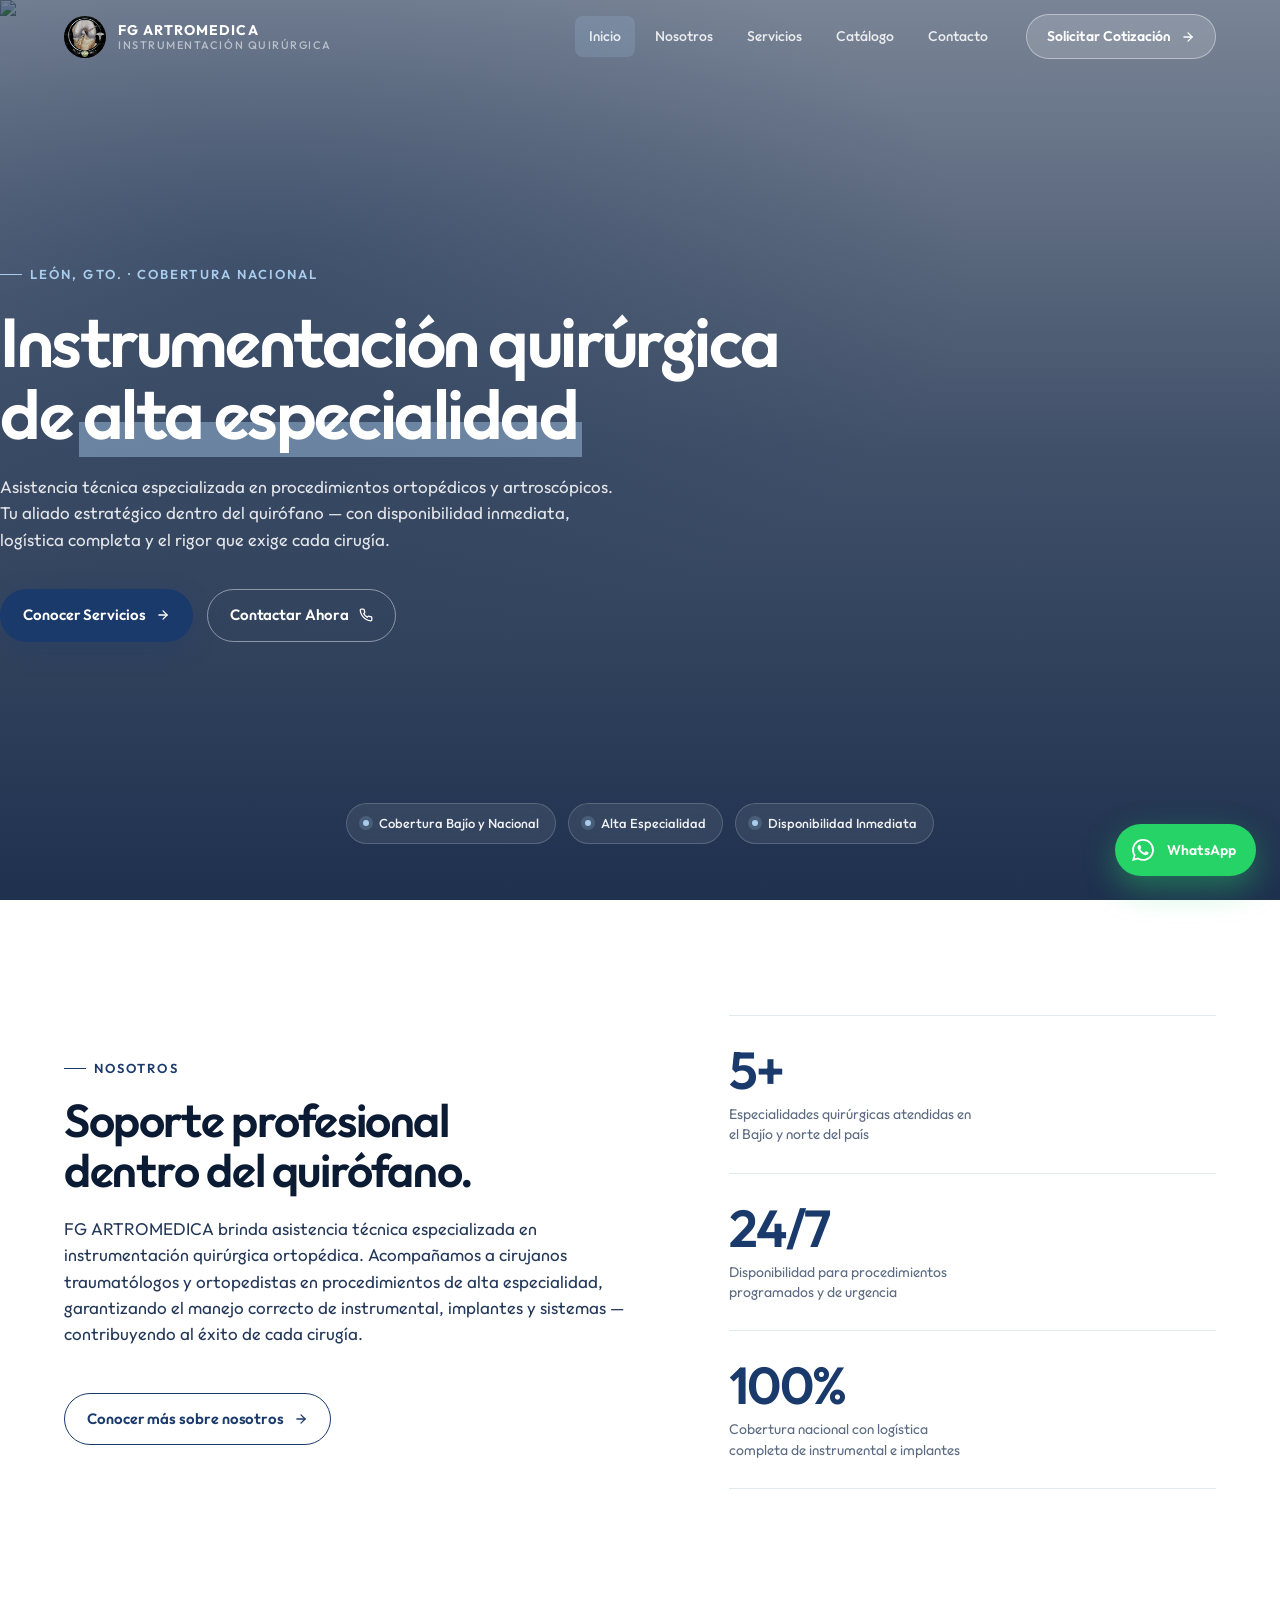
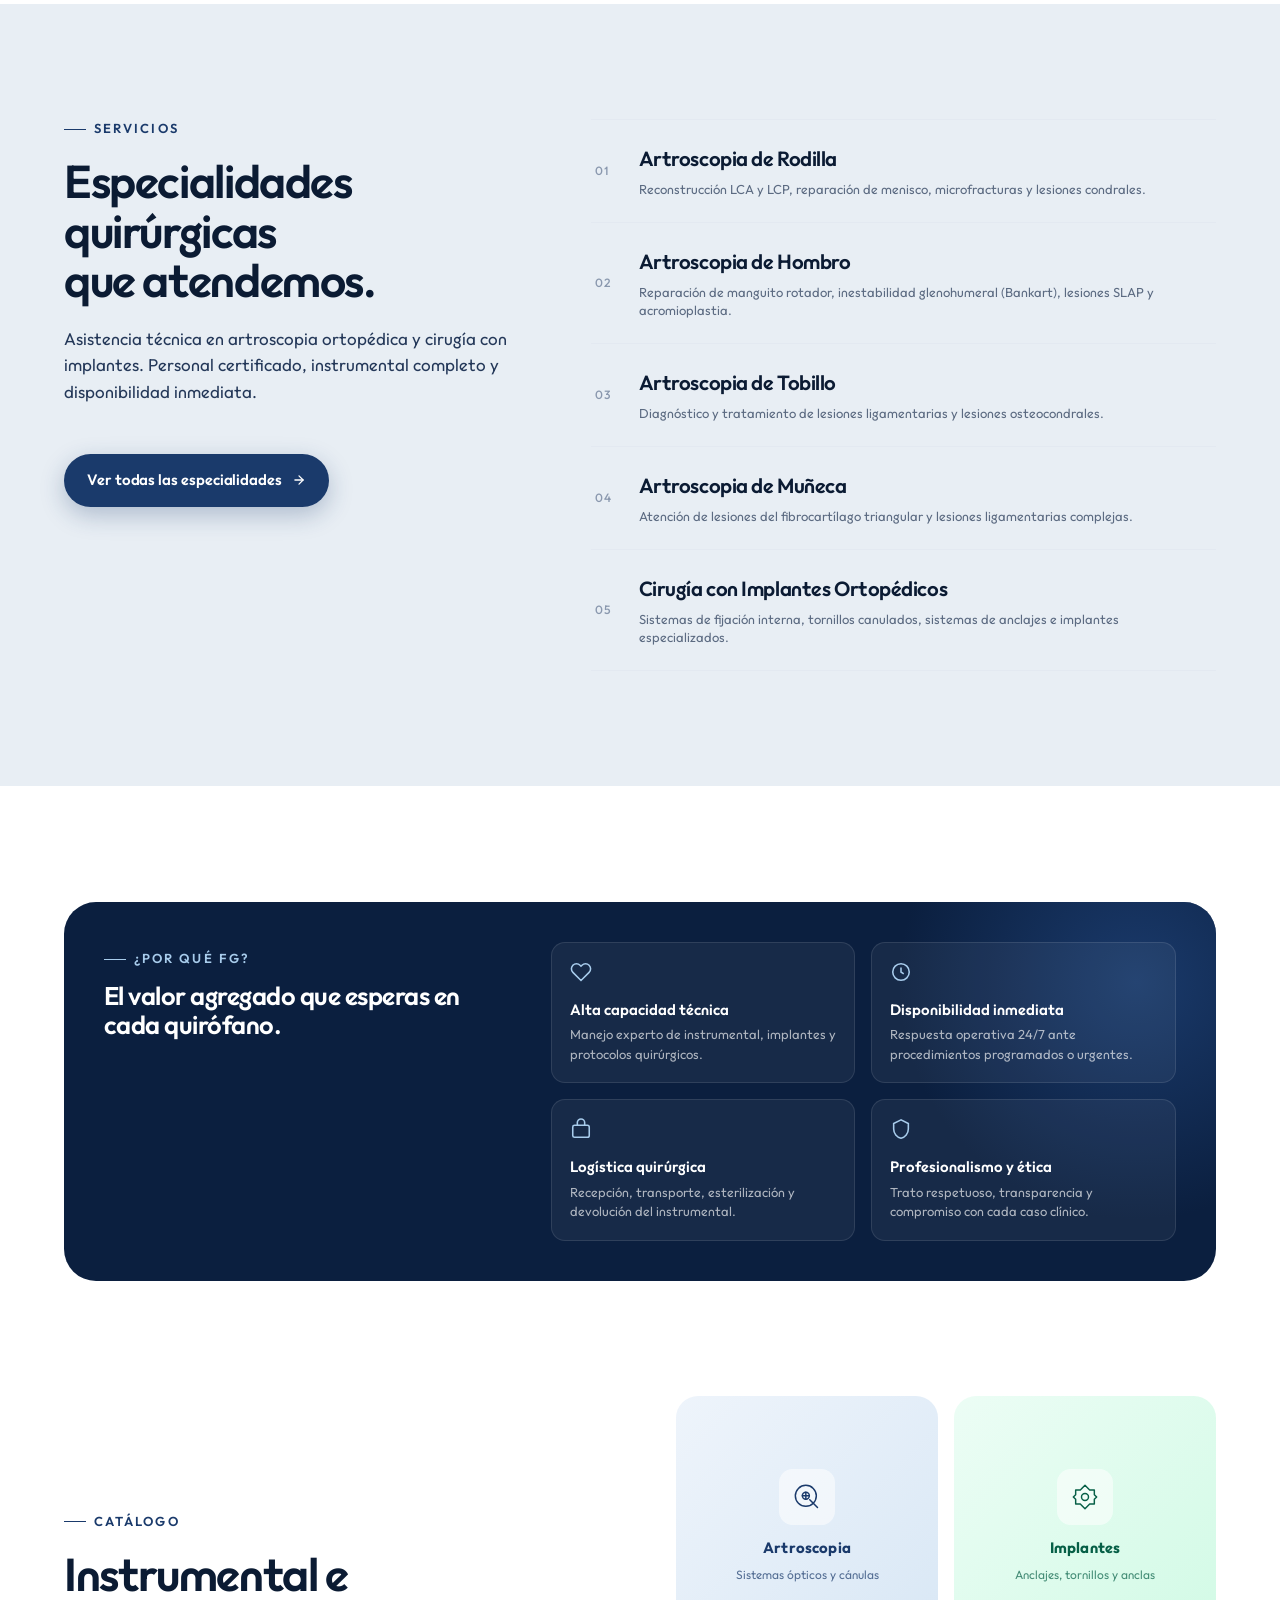
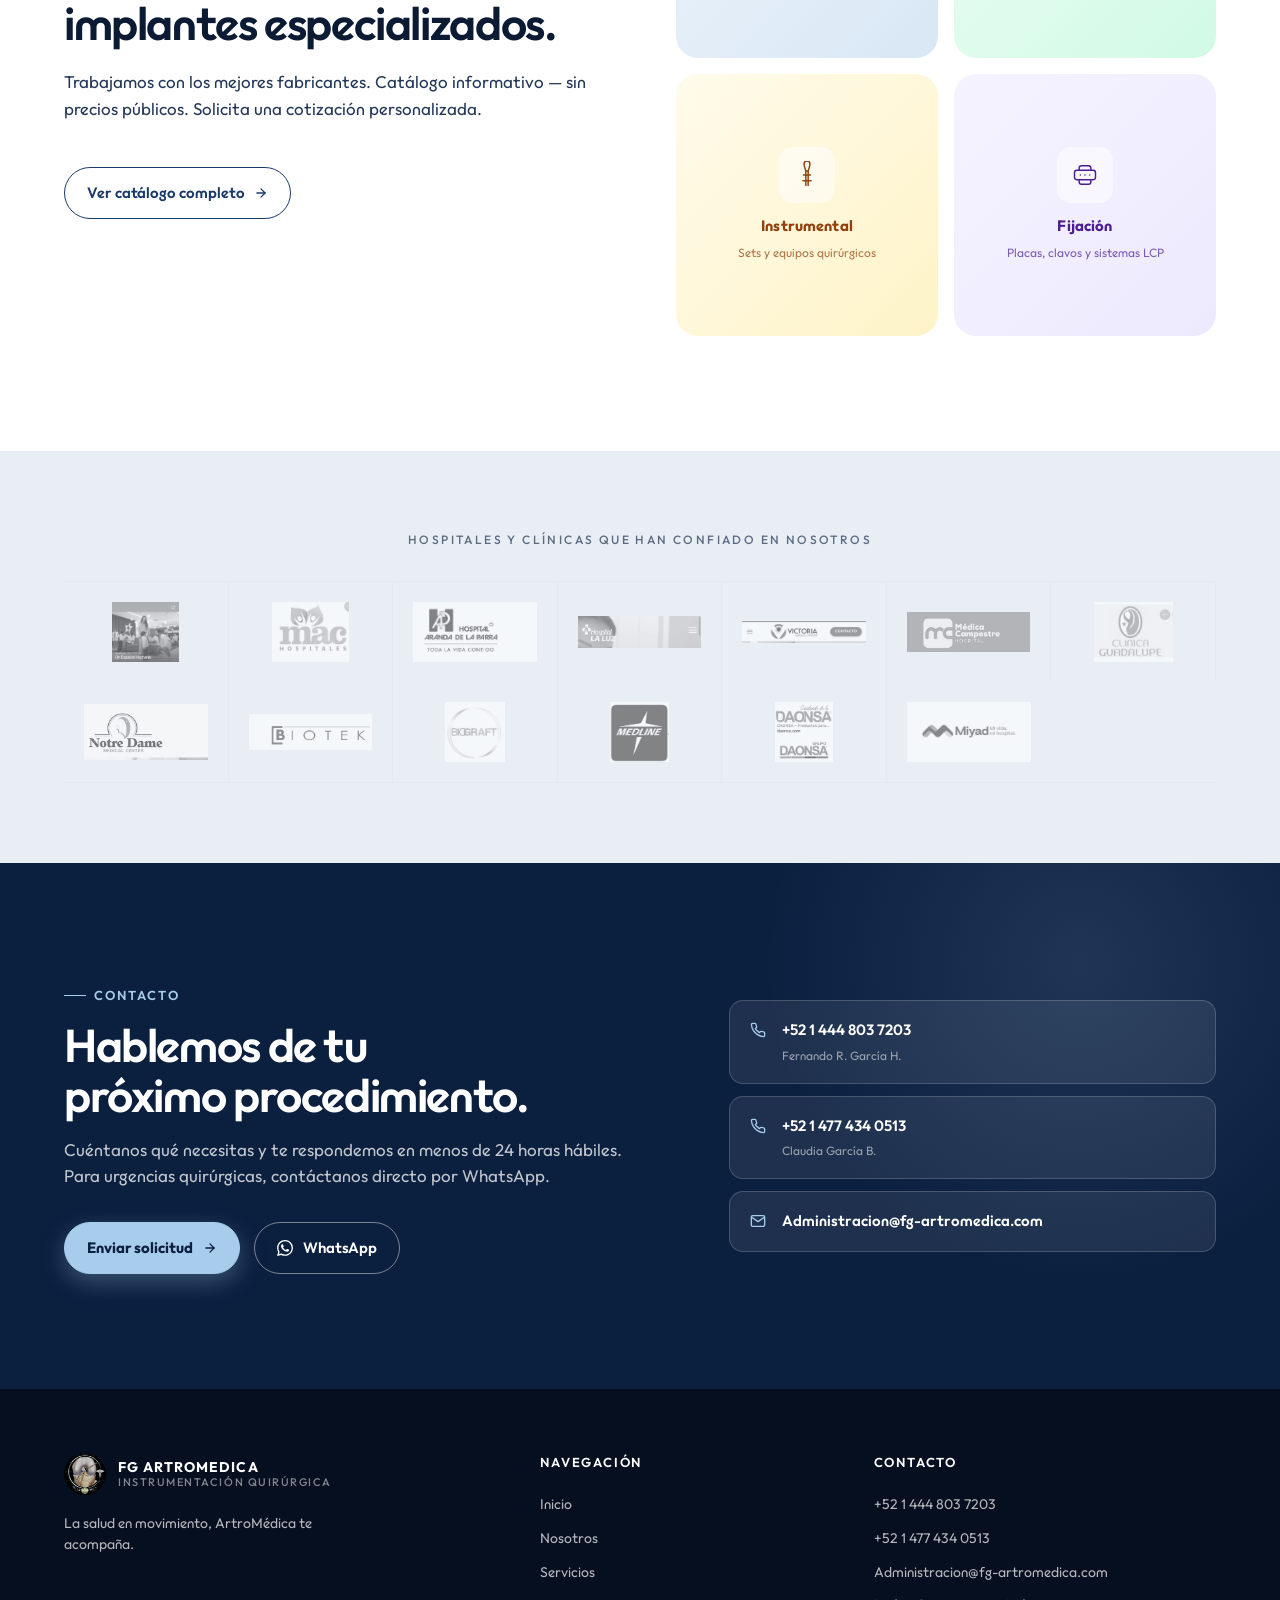
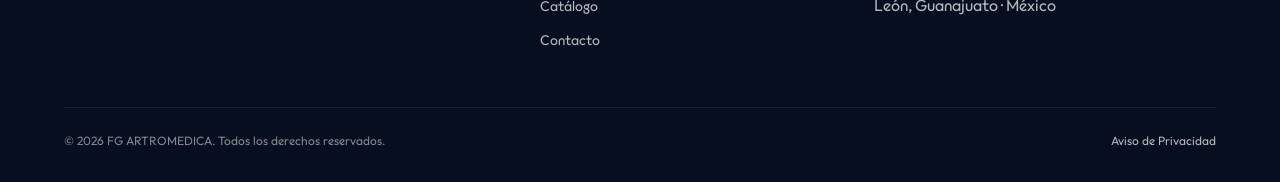
==== commit 6f5e592a: "Add real client logos to home page" ====
--- a/index.html
+++ b/index.html
@@ -292,12 +292,19 @@
   <div class="wrap">
     <div class="clients-label">Hospitales y clínicas que han confiado en nosotros</div>
     <div class="clients-row">
-      <div class="client-logo">HOSPITAL ALFA</div>
-      <div class="client-logo">CLÍNICA DEL BAJÍO</div>
-      <div class="client-logo">CENTRO MED · LEÓN</div>
-      <div class="client-logo">INSTITUTO ORTO</div>
-      <div class="client-logo">HOSPITAL ÁNGELES</div>
-      <div class="client-logo">CLÍNICA SAN JOSÉ</div>
+      <div class="client-logo"><img src="assets/clients/star-medica.jpg" alt="Hospitales Star Médica"></div>
+      <div class="client-logo"><img src="assets/clients/mac-hospitales.jpg" alt="MAC Hospitales"></div>
+      <div class="client-logo"><img src="assets/clients/aranda-de-la-parra.jpg" alt="Hospital Aranda de la Parra"></div>
+      <div class="client-logo"><img src="assets/clients/hospital-la-luz.jpg" alt="Hospital La Luz"></div>
+      <div class="client-logo"><img src="assets/clients/victoria-medical.jpg" alt="Victoria Medical Center"></div>
+      <div class="client-logo"><img src="assets/clients/medica-campestre.jpg" alt="Médica Campestre"></div>
+      <div class="client-logo"><img src="assets/clients/clinica-guadalupe.jpg" alt="Clínica Guadalupe"></div>
+      <div class="client-logo"><img src="assets/clients/notre-dame.jpg" alt="Notre Dame"></div>
+      <div class="client-logo"><img src="assets/clients/biotek.jpg" alt="Biotek"></div>
+      <div class="client-logo"><img src="assets/clients/biograft.jpg" alt="Biograft"></div>
+      <div class="client-logo"><img src="assets/clients/meadline.jpg" alt="Meadline"></div>
+      <div class="client-logo"><img src="assets/clients/daonsa.jpg" alt="Daonsa"></div>
+      <div class="client-logo"><img src="assets/clients/miyad.jpg" alt="Miyad"></div>
     </div>
   </div>
 </section>
--- a/styles.css
+++ b/styles.css
@@ -742,7 +742,7 @@
 .clients-section { padding: 80px 0; }
 .clients-row {
   display: grid;
-  grid-template-columns: repeat(6, 1fr);
+  grid-template-columns: repeat(7, 1fr);
   gap: 0;
   border-top: 1px solid var(--c-line);
   border-bottom: 1px solid var(--c-line);
@@ -751,15 +751,26 @@
   height: 100px;
   display: grid;
   place-items: center;
+  padding: 16px 20px;
   border-right: 1px solid var(--c-line);
-  color: var(--c-ink-400);
-  font-size: 14px;
-  font-weight: 600;
-  letter-spacing: 0.04em;
-  transition: color .2s ease;
+  transition: opacity .2s ease;
 }
 .client-logo:last-child { border-right: none; }
-.client-logo:hover { color: var(--c-navy-700); }
+.client-logo:hover { opacity: 0.75; }
+.client-logo img {
+  max-width: 100%;
+  max-height: 60px;
+  width: auto;
+  height: auto;
+  object-fit: contain;
+  filter: grayscale(100%);
+  opacity: 0.6;
+  transition: filter .2s ease, opacity .2s ease;
+}
+.client-logo:hover img {
+  filter: grayscale(0%);
+  opacity: 1;
+}
 .clients-label {
   text-align: center;
   font-size: 12px;
@@ -1374,8 +1385,8 @@
   .contact-cta-inner { grid-template-columns: 1fr; gap: 40px; }
   .services-grid { grid-template-columns: repeat(2, 1fr); }
   .catalog-grid { grid-template-columns: repeat(3, 1fr); }
-  .clients-row { grid-template-columns: repeat(3, 1fr); }
-  .client-logo:nth-child(3n) { border-right: none; }
+  .clients-row { grid-template-columns: repeat(4, 1fr); }
+  .client-logo:nth-child(4n) { border-right: none; }
   .contact-grid { grid-template-columns: 1fr; gap: 40px; }
   .footer-grid { grid-template-columns: 1fr 1fr; gap: 36px; }
   .footer-grid-3 { grid-template-columns: 1fr 1fr; }
@@ -1393,9 +1404,9 @@
   .about-stats .item:last-child { border-bottom: none; }
   .footer-grid { grid-template-columns: 1fr; }
   .footer-grid-3 { grid-template-columns: 1fr; }
-  .clients-row { grid-template-columns: repeat(2, 1fr); }
-  .client-logo:nth-child(3n) { border-right: 1px solid var(--c-line); }
-  .client-logo:nth-child(2n) { border-right: none; }
+  .clients-row { grid-template-columns: repeat(3, 1fr); }
+  .client-logo:nth-child(4n) { border-right: 1px solid var(--c-line); }
+  .client-logo:nth-child(3n) { border-right: none; }
   .stat-num { font-size: 40px; }
   .contact-cta-actions { flex-direction: column; }
   .contact-cta-actions .btn { justify-content: center; }
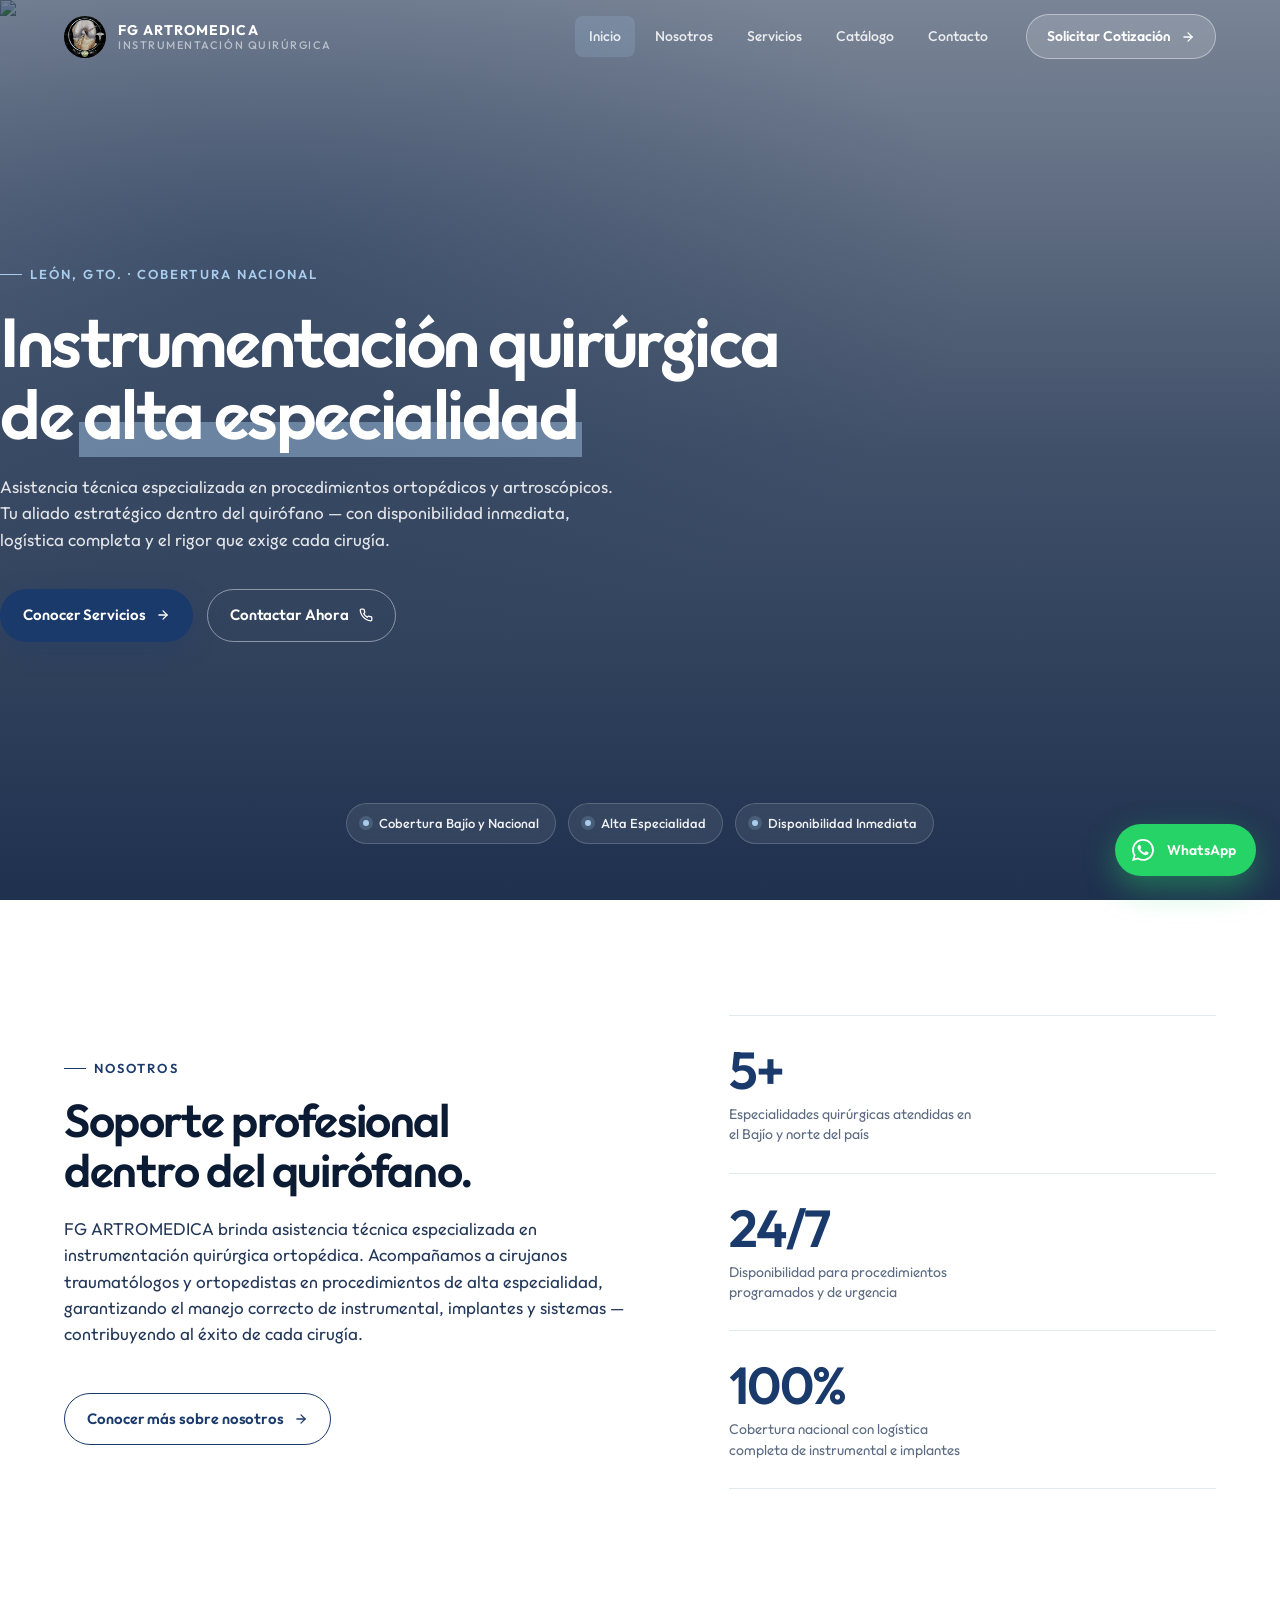
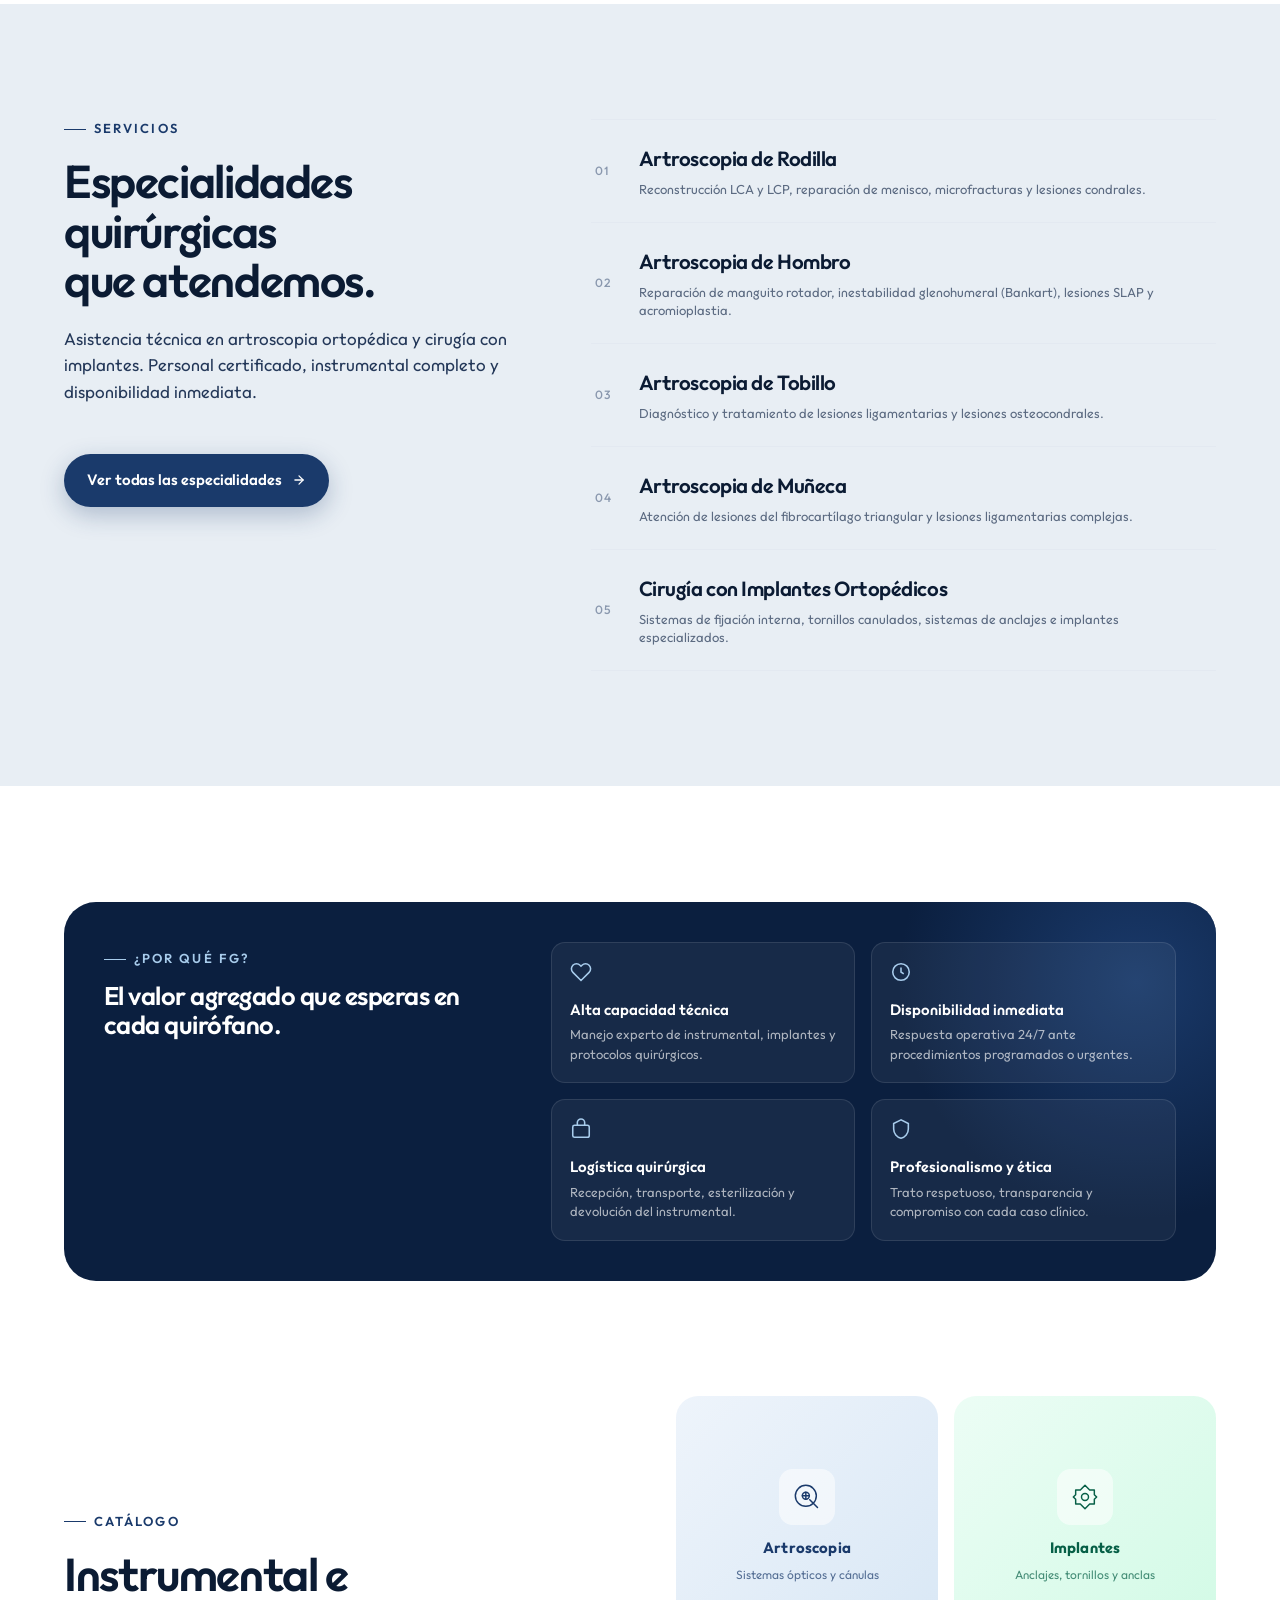
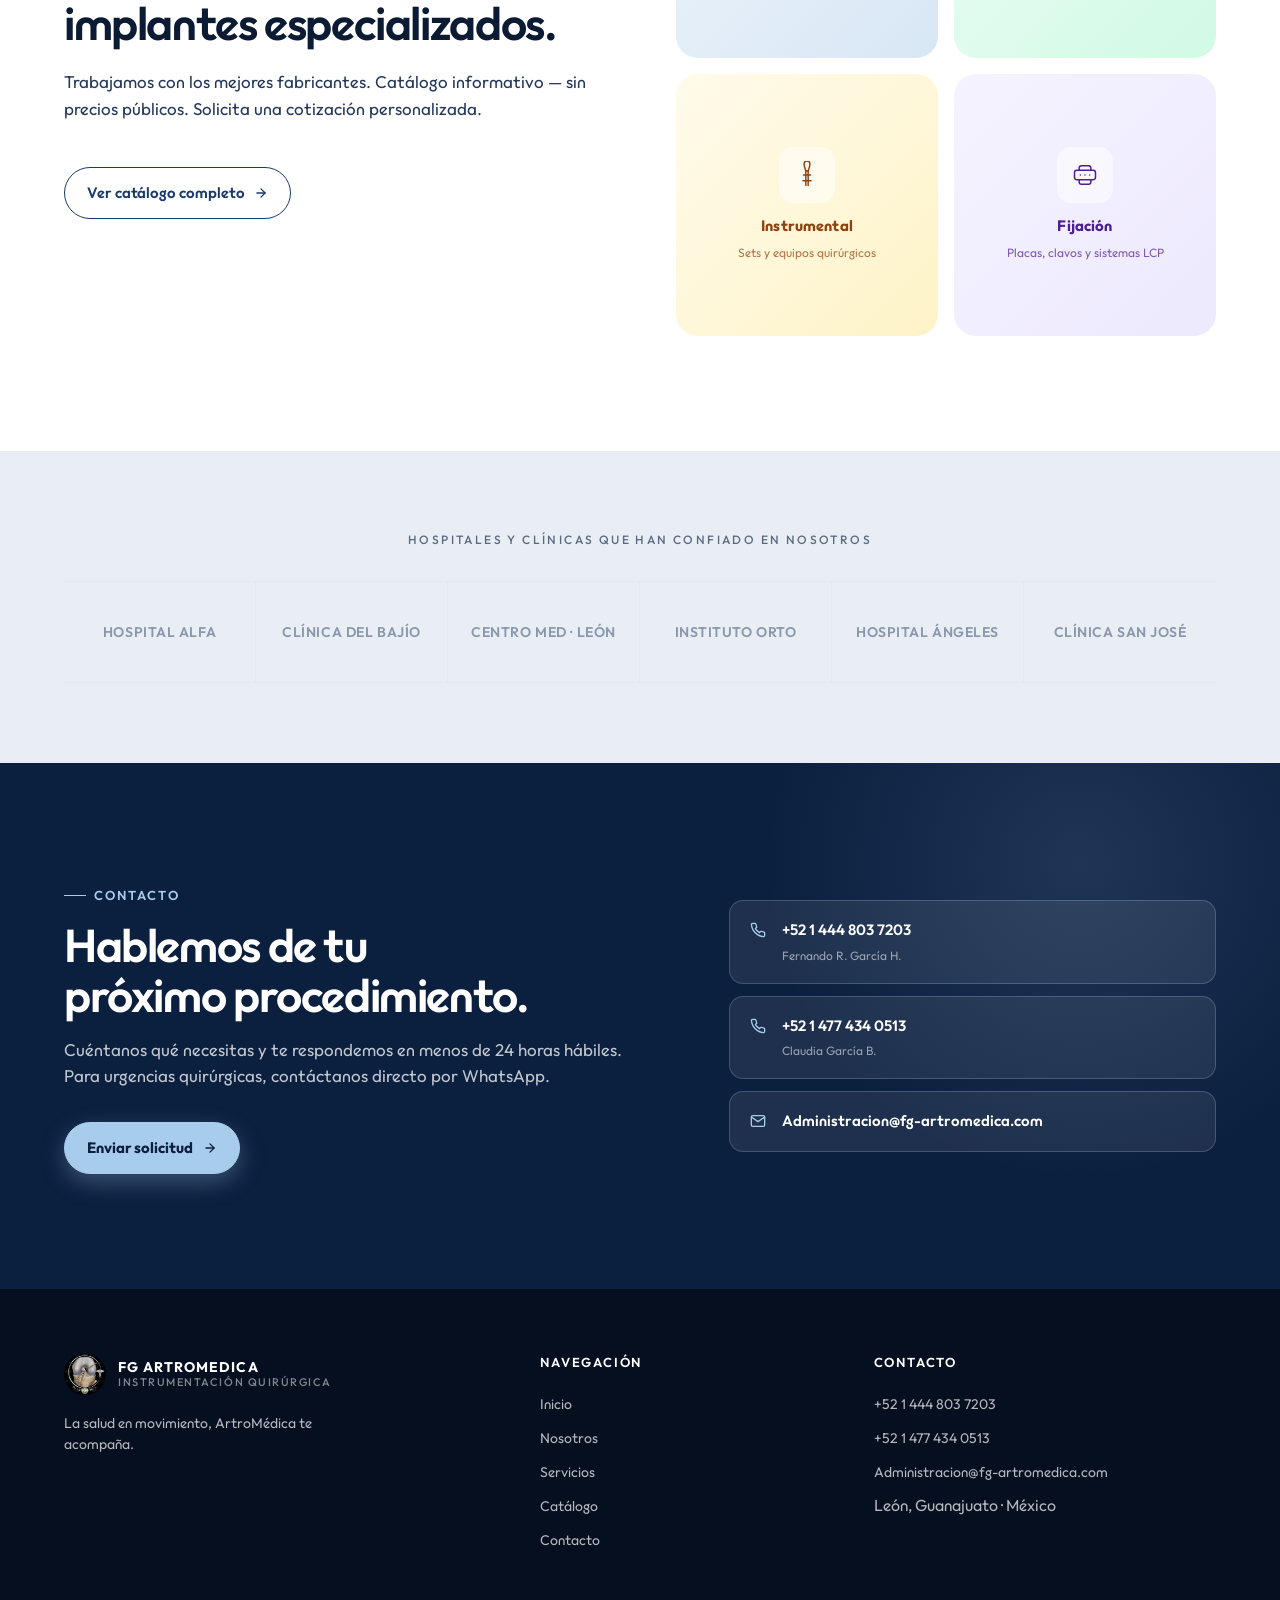
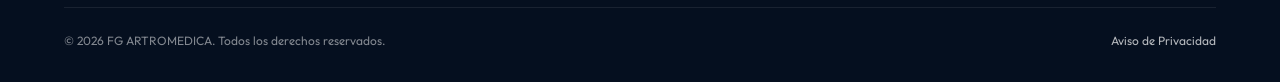
==== commit f6b25edf: "Revert clients section to placeholder — logos pending" ====
--- a/index.html
+++ b/index.html
@@ -292,19 +292,12 @@
   <div class="wrap">
     <div class="clients-label">Hospitales y clínicas que han confiado en nosotros</div>
     <div class="clients-row">
-      <div class="client-logo"><img src="assets/clients/star-medica.jpg" alt="Hospitales Star Médica"></div>
-      <div class="client-logo"><img src="assets/clients/mac-hospitales.jpg" alt="MAC Hospitales"></div>
-      <div class="client-logo"><img src="assets/clients/aranda-de-la-parra.jpg" alt="Hospital Aranda de la Parra"></div>
-      <div class="client-logo"><img src="assets/clients/hospital-la-luz.jpg" alt="Hospital La Luz"></div>
-      <div class="client-logo"><img src="assets/clients/victoria-medical.jpg" alt="Victoria Medical Center"></div>
-      <div class="client-logo"><img src="assets/clients/medica-campestre.jpg" alt="Médica Campestre"></div>
-      <div class="client-logo"><img src="assets/clients/clinica-guadalupe.jpg" alt="Clínica Guadalupe"></div>
-      <div class="client-logo"><img src="assets/clients/notre-dame.jpg" alt="Notre Dame"></div>
-      <div class="client-logo"><img src="assets/clients/biotek.jpg" alt="Biotek"></div>
-      <div class="client-logo"><img src="assets/clients/biograft.jpg" alt="Biograft"></div>
-      <div class="client-logo"><img src="assets/clients/meadline.jpg" alt="Meadline"></div>
-      <div class="client-logo"><img src="assets/clients/daonsa.jpg" alt="Daonsa"></div>
-      <div class="client-logo"><img src="assets/clients/miyad.jpg" alt="Miyad"></div>
+      <div class="client-logo">HOSPITAL ALFA</div>
+      <div class="client-logo">CLÍNICA DEL BAJÍO</div>
+      <div class="client-logo">CENTRO MED · LEÓN</div>
+      <div class="client-logo">INSTITUTO ORTO</div>
+      <div class="client-logo">HOSPITAL ÁNGELES</div>
+      <div class="client-logo">CLÍNICA SAN JOSÉ</div>
     </div>
   </div>
 </section>
--- a/styles.css
+++ b/styles.css
@@ -742,7 +742,7 @@
 .clients-section { padding: 80px 0; }
 .clients-row {
   display: grid;
-  grid-template-columns: repeat(7, 1fr);
+  grid-template-columns: repeat(6, 1fr);
   gap: 0;
   border-top: 1px solid var(--c-line);
   border-bottom: 1px solid var(--c-line);
@@ -751,26 +751,15 @@
   height: 100px;
   display: grid;
   place-items: center;
-  padding: 16px 20px;
   border-right: 1px solid var(--c-line);
-  transition: opacity .2s ease;
+  color: var(--c-ink-400);
+  font-size: 14px;
+  font-weight: 600;
+  letter-spacing: 0.04em;
+  transition: color .2s ease;
 }
 .client-logo:last-child { border-right: none; }
-.client-logo:hover { opacity: 0.75; }
-.client-logo img {
-  max-width: 100%;
-  max-height: 60px;
-  width: auto;
-  height: auto;
-  object-fit: contain;
-  filter: grayscale(100%);
-  opacity: 0.6;
-  transition: filter .2s ease, opacity .2s ease;
-}
-.client-logo:hover img {
-  filter: grayscale(0%);
-  opacity: 1;
-}
+.client-logo:hover { color: var(--c-navy-700); }
 .clients-label {
   text-align: center;
   font-size: 12px;
@@ -1385,8 +1374,8 @@
   .contact-cta-inner { grid-template-columns: 1fr; gap: 40px; }
   .services-grid { grid-template-columns: repeat(2, 1fr); }
   .catalog-grid { grid-template-columns: repeat(3, 1fr); }
-  .clients-row { grid-template-columns: repeat(4, 1fr); }
-  .client-logo:nth-child(4n) { border-right: none; }
+  .clients-row { grid-template-columns: repeat(3, 1fr); }
+  .client-logo:nth-child(3n) { border-right: none; }
   .contact-grid { grid-template-columns: 1fr; gap: 40px; }
   .footer-grid { grid-template-columns: 1fr 1fr; gap: 36px; }
   .footer-grid-3 { grid-template-columns: 1fr 1fr; }
@@ -1404,9 +1393,9 @@
   .about-stats .item:last-child { border-bottom: none; }
   .footer-grid { grid-template-columns: 1fr; }
   .footer-grid-3 { grid-template-columns: 1fr; }
-  .clients-row { grid-template-columns: repeat(3, 1fr); }
-  .client-logo:nth-child(4n) { border-right: 1px solid var(--c-line); }
-  .client-logo:nth-child(3n) { border-right: none; }
+  .clients-row { grid-template-columns: repeat(2, 1fr); }
+  .client-logo:nth-child(3n) { border-right: 1px solid var(--c-line); }
+  .client-logo:nth-child(2n) { border-right: none; }
   .stat-num { font-size: 40px; }
   .contact-cta-actions { flex-direction: column; }
   .contact-cta-actions .btn { justify-content: center; }
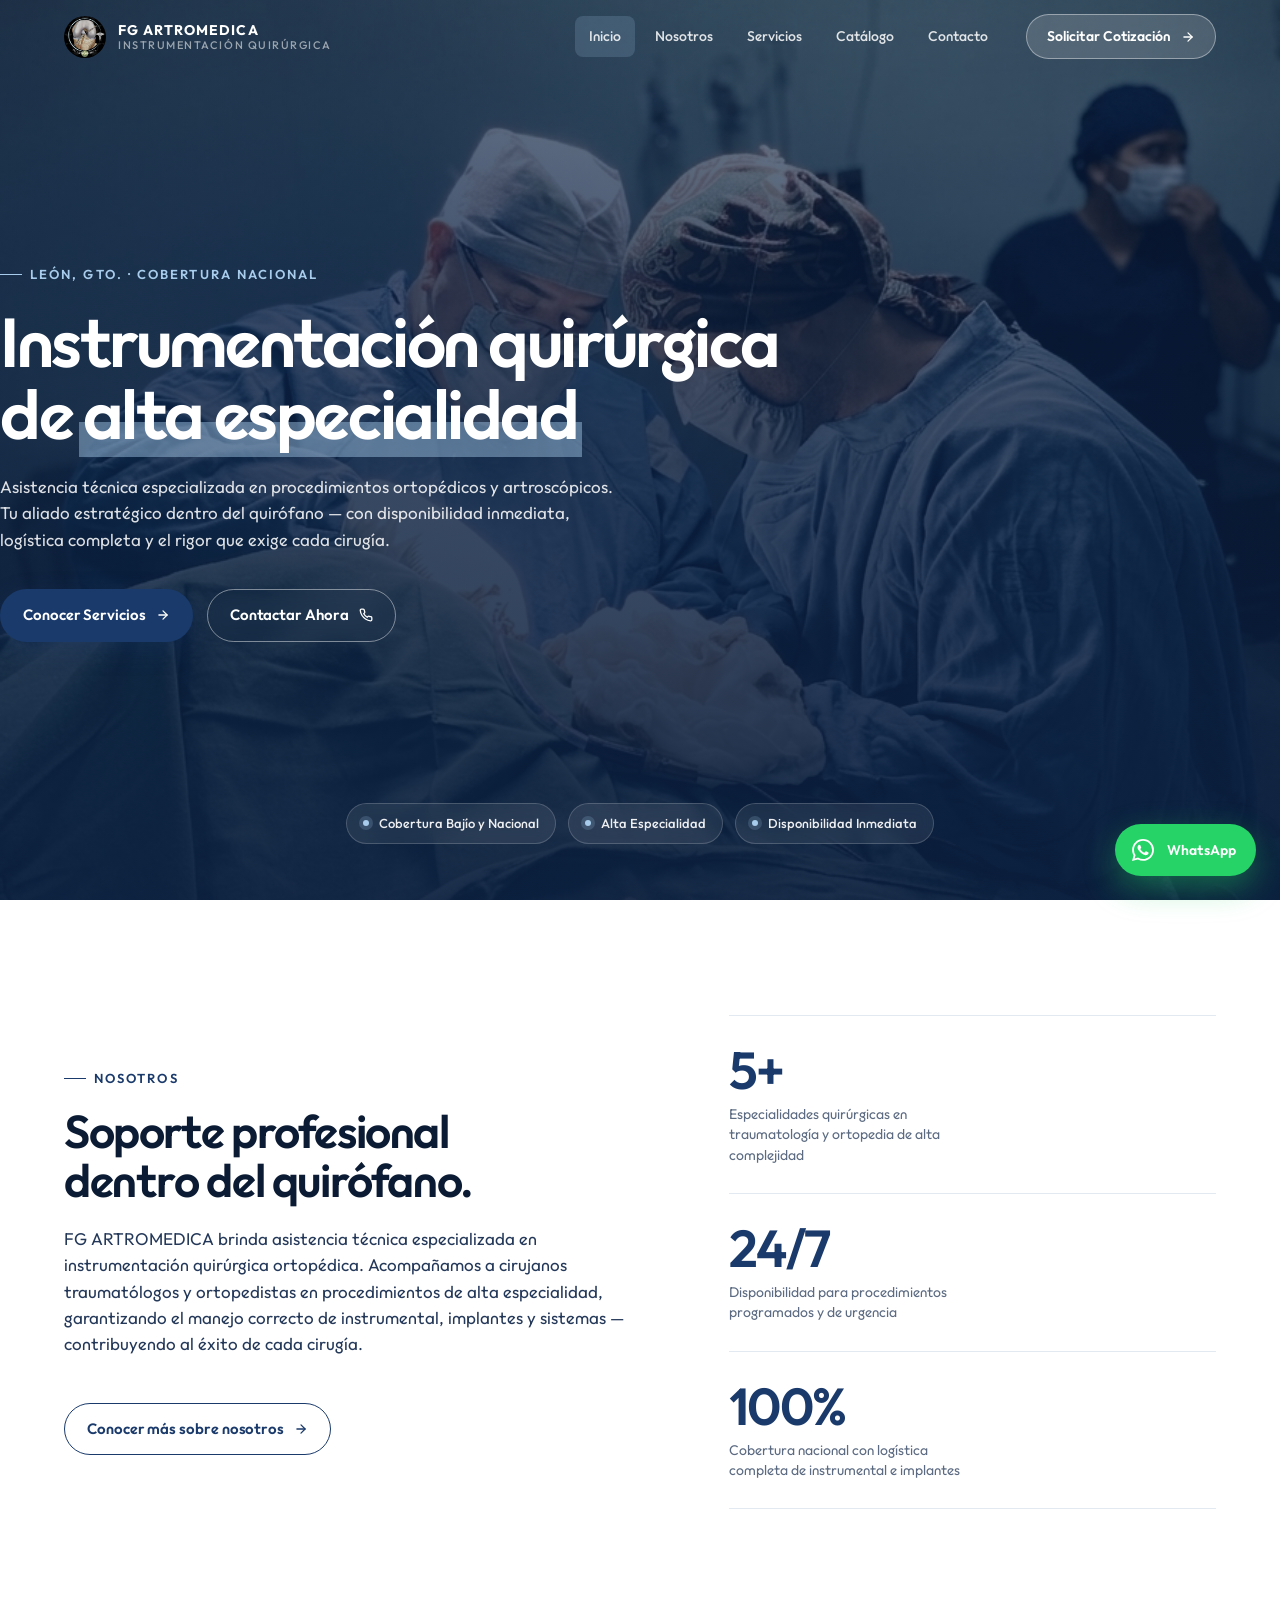
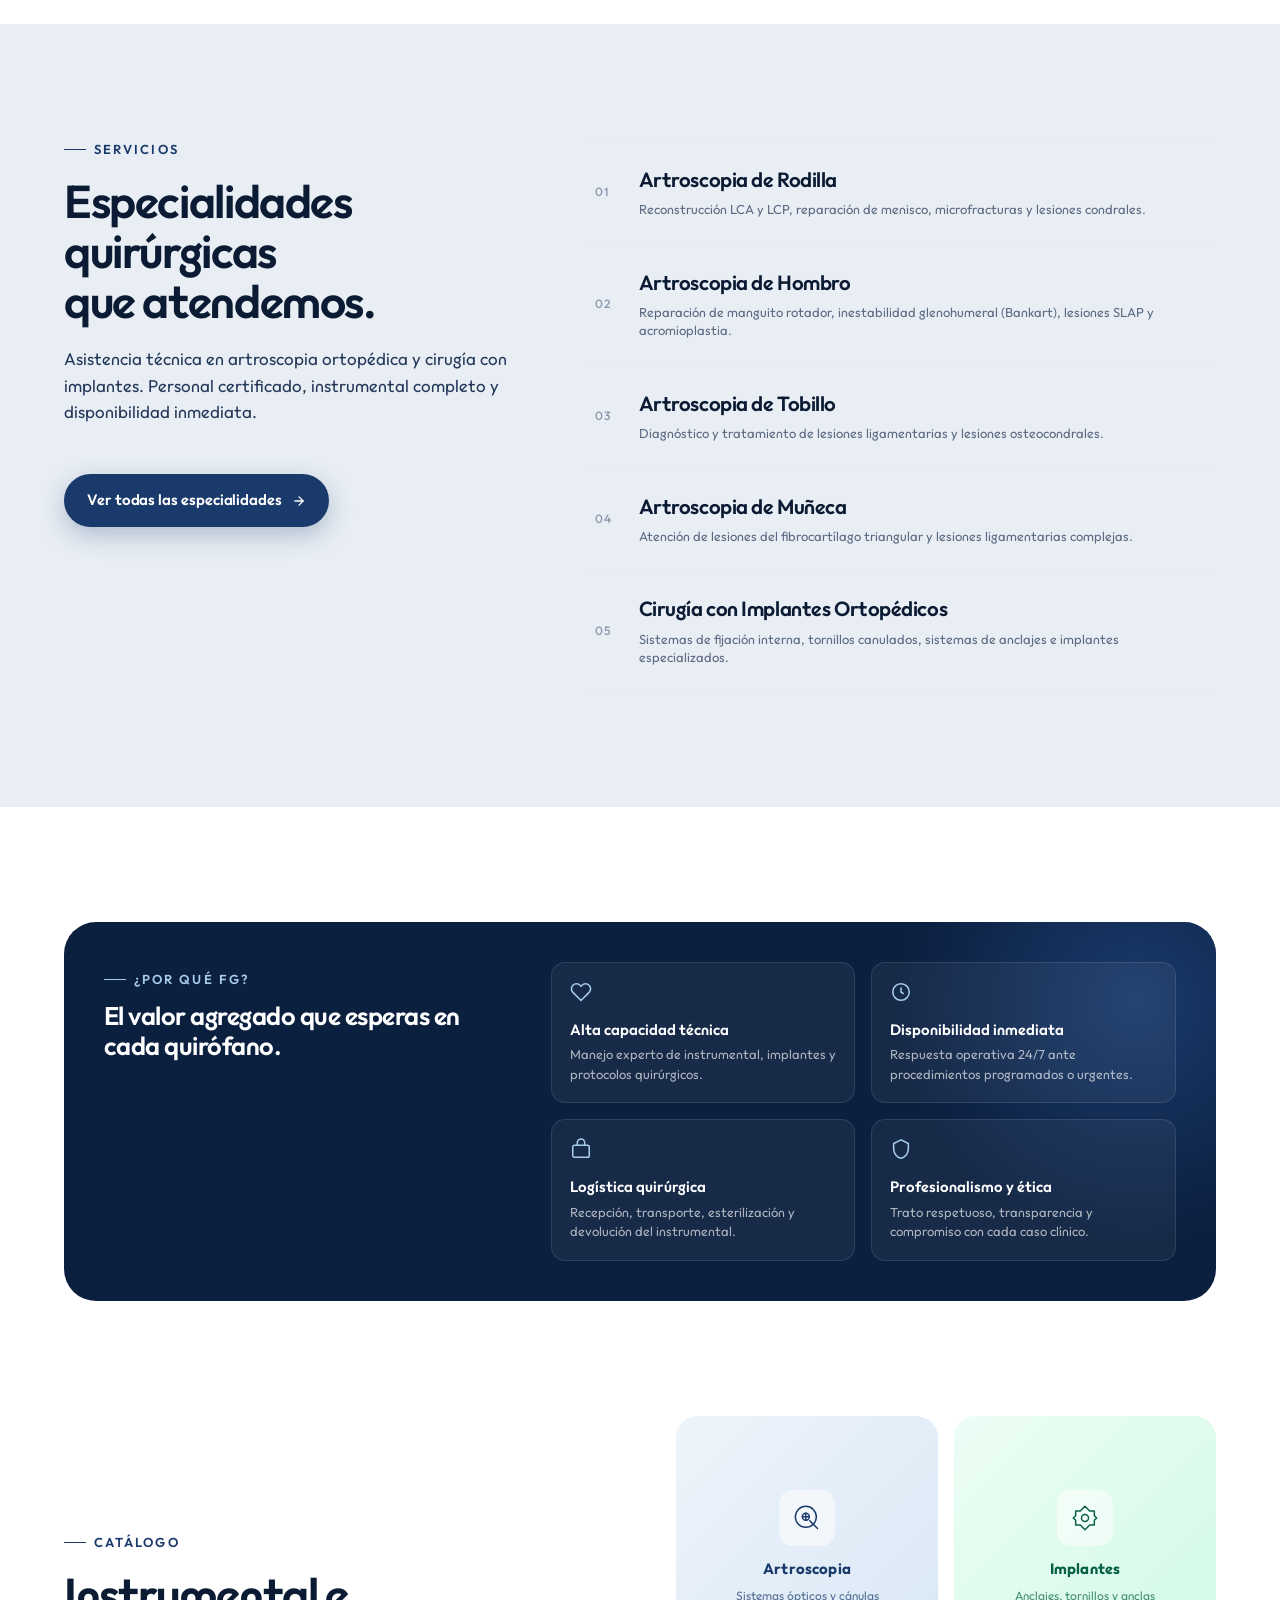
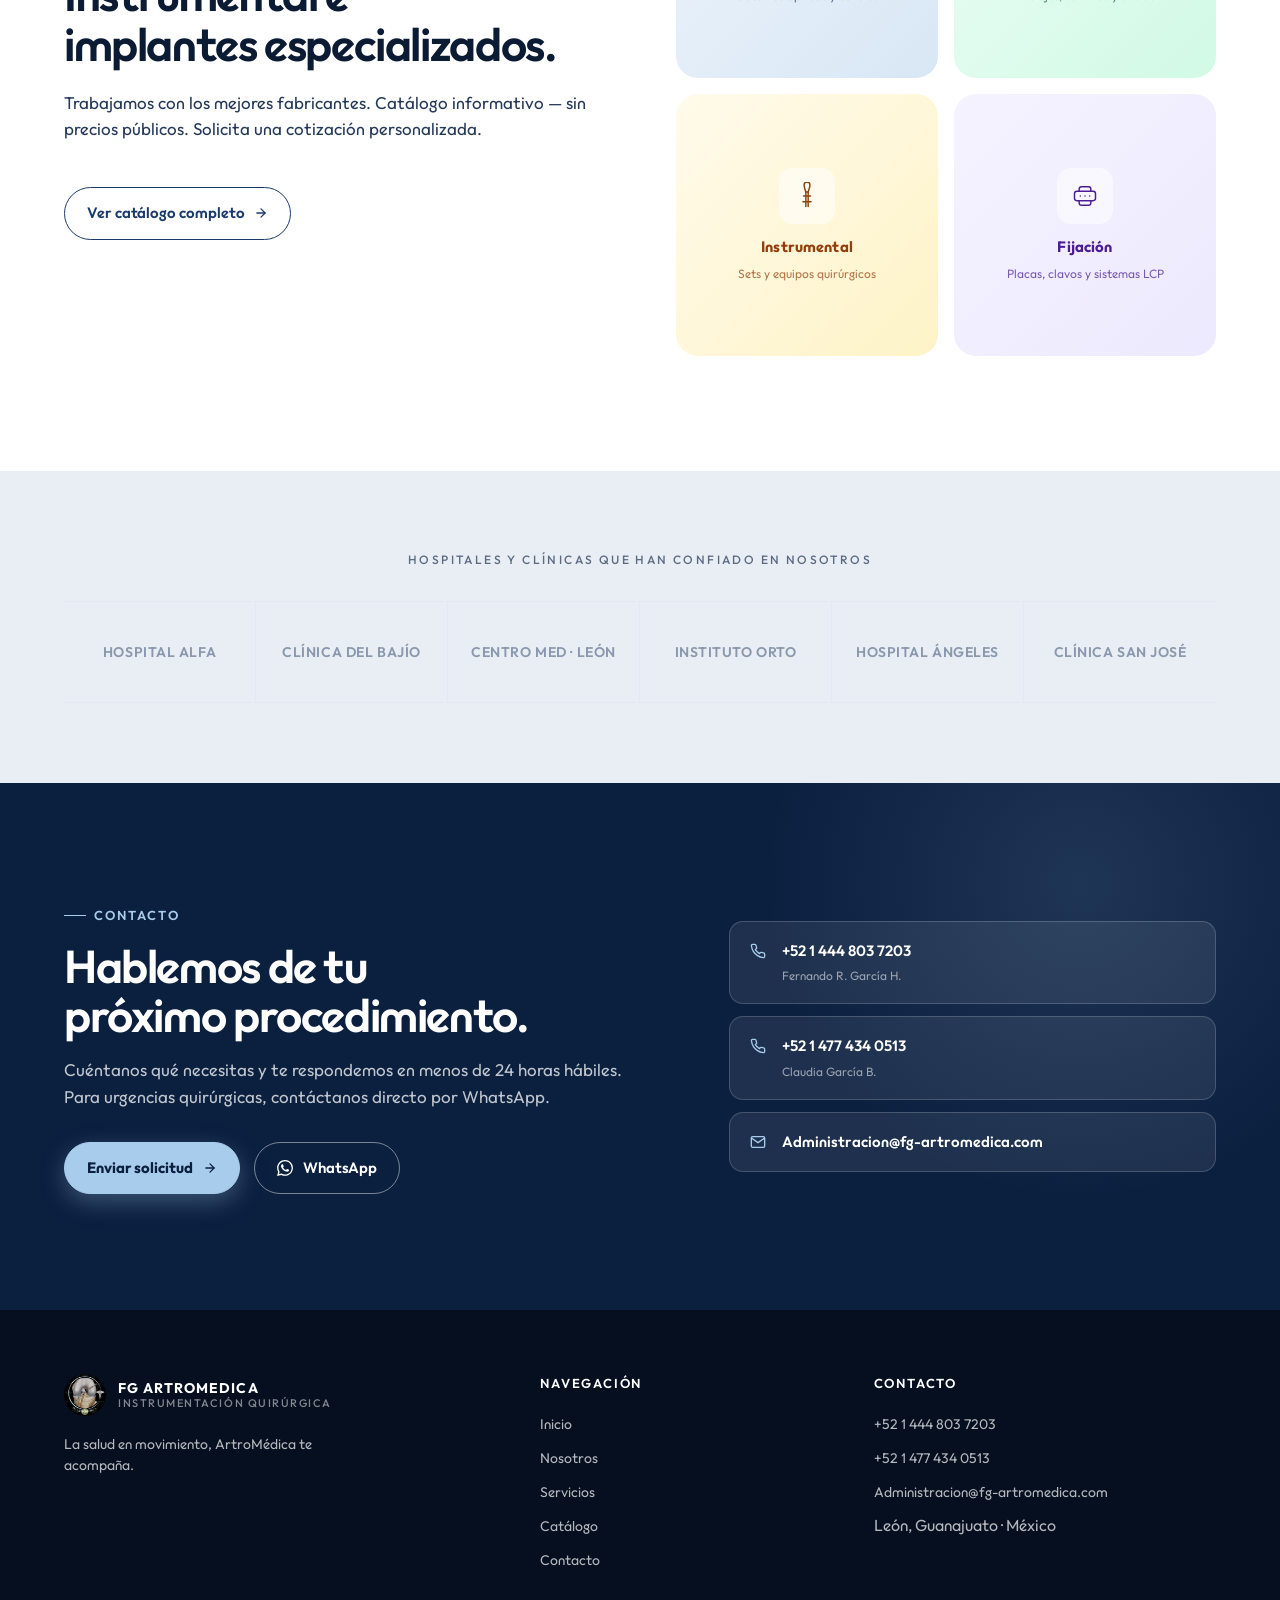
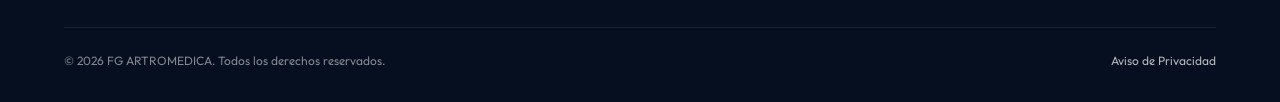
==== commit e8e7b545: "Replace hero image with client photo, fix stat copy" ====
--- a/index.html
+++ b/index.html
@@ -48,7 +48,7 @@
 <section class="hero" aria-label="Inicio">
   <div class="hero-media">
     <img
-      src="https://images.unsplash.com/photo-1551601651-bc60f254d532?auto=format&fit=crop&w=2000&q=80"
+      src="assets/hero.png"
       alt="Procedimiento quirúrgico de alta especialidad"
     />
   </div>
@@ -105,7 +105,7 @@
       <div class="about-teaser-stats">
         <div class="stat-box">
           <div class="stat-num">5+</div>
-          <div class="stat-lbl">Especialidades quirúrgicas atendidas en el Bajío y norte del país</div>
+          <div class="stat-lbl">Especialidades quirúrgicas en traumatología y ortopedia de alta complejidad</div>
         </div>
         <div class="stat-box">
           <div class="stat-num">24/7</div>
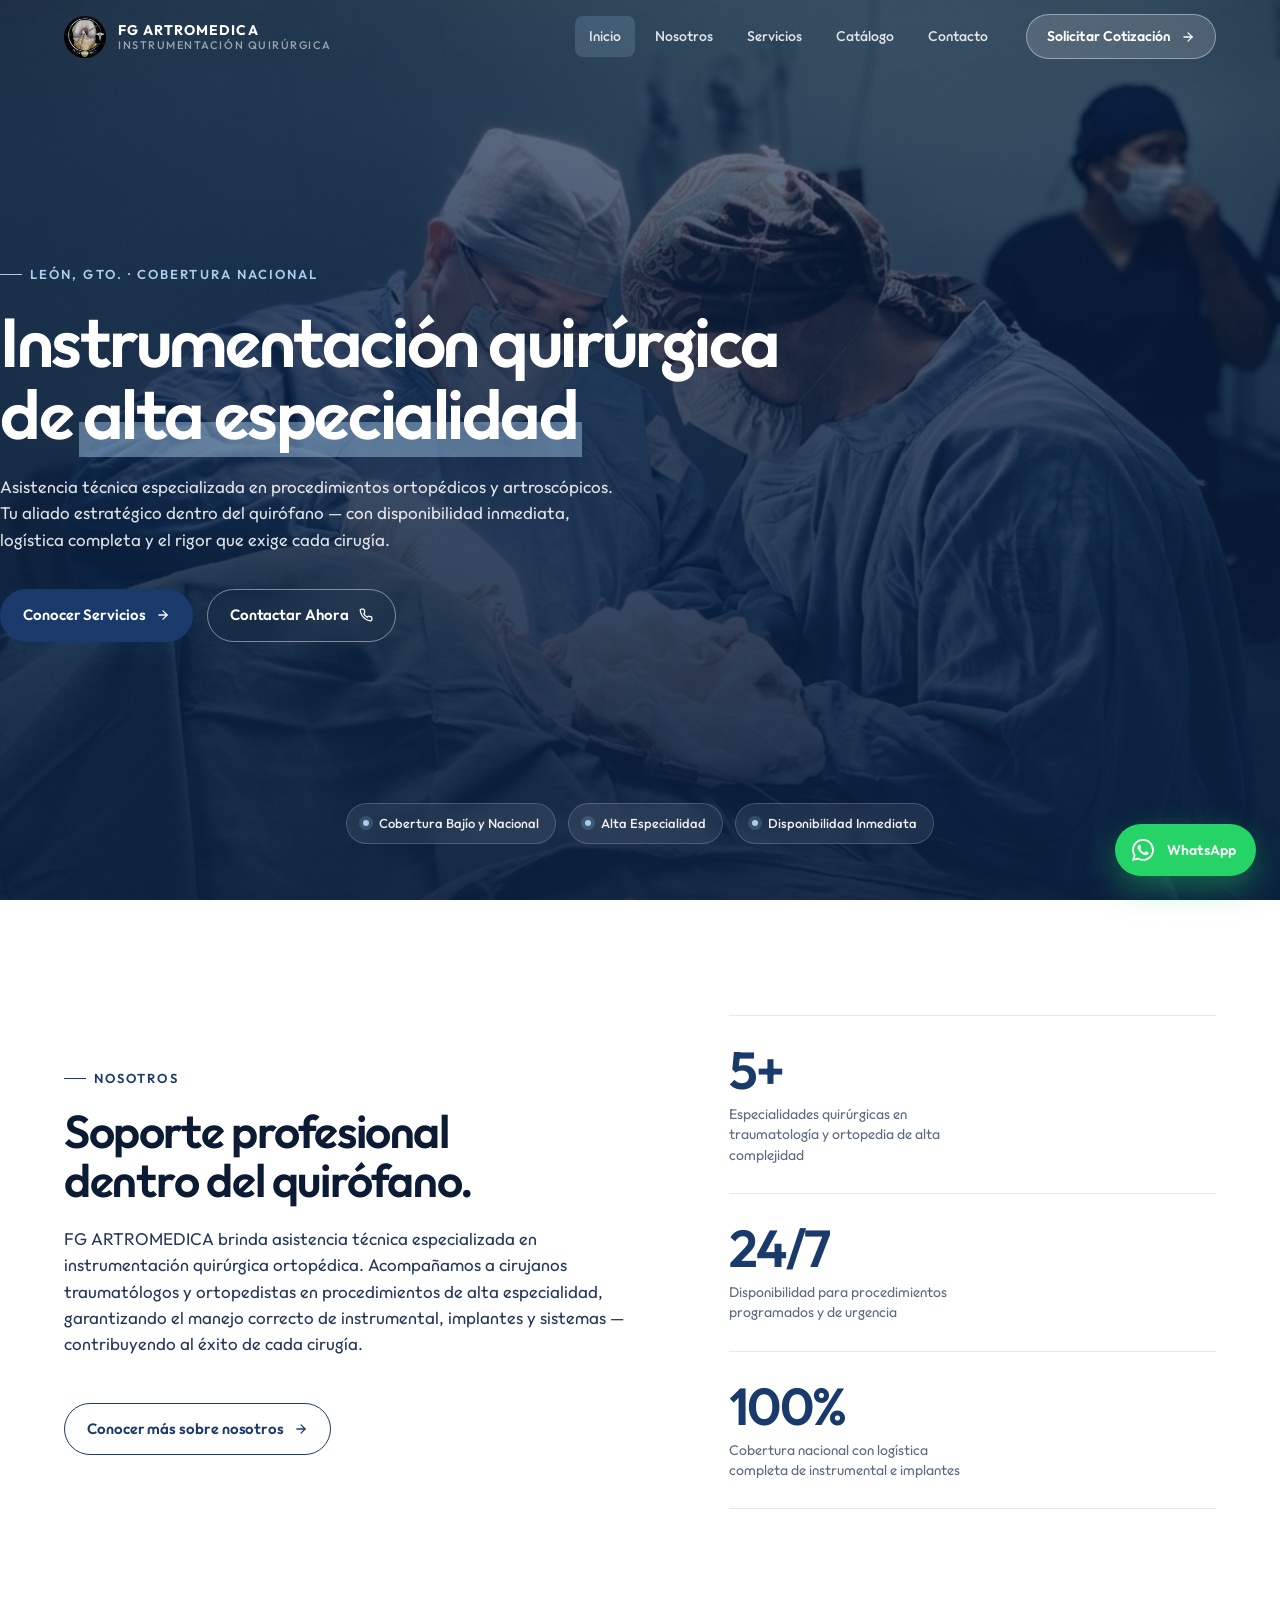
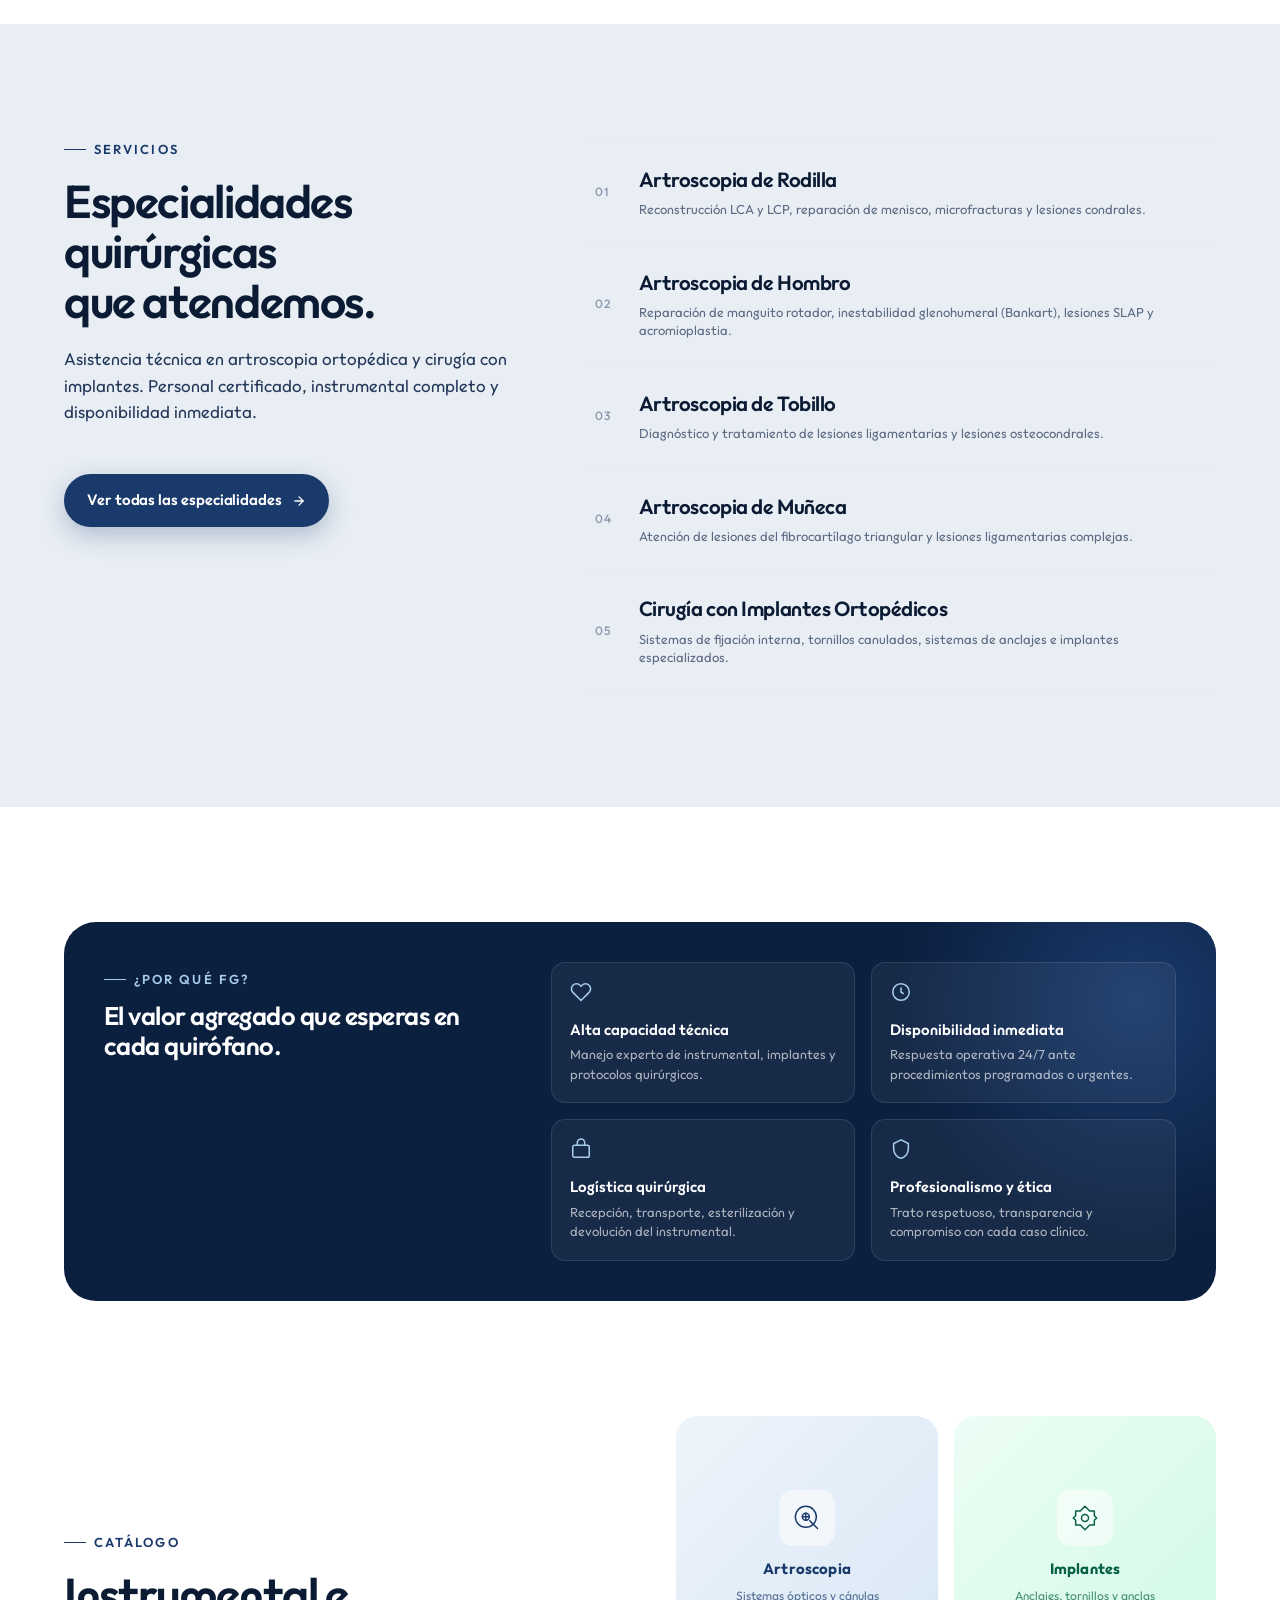
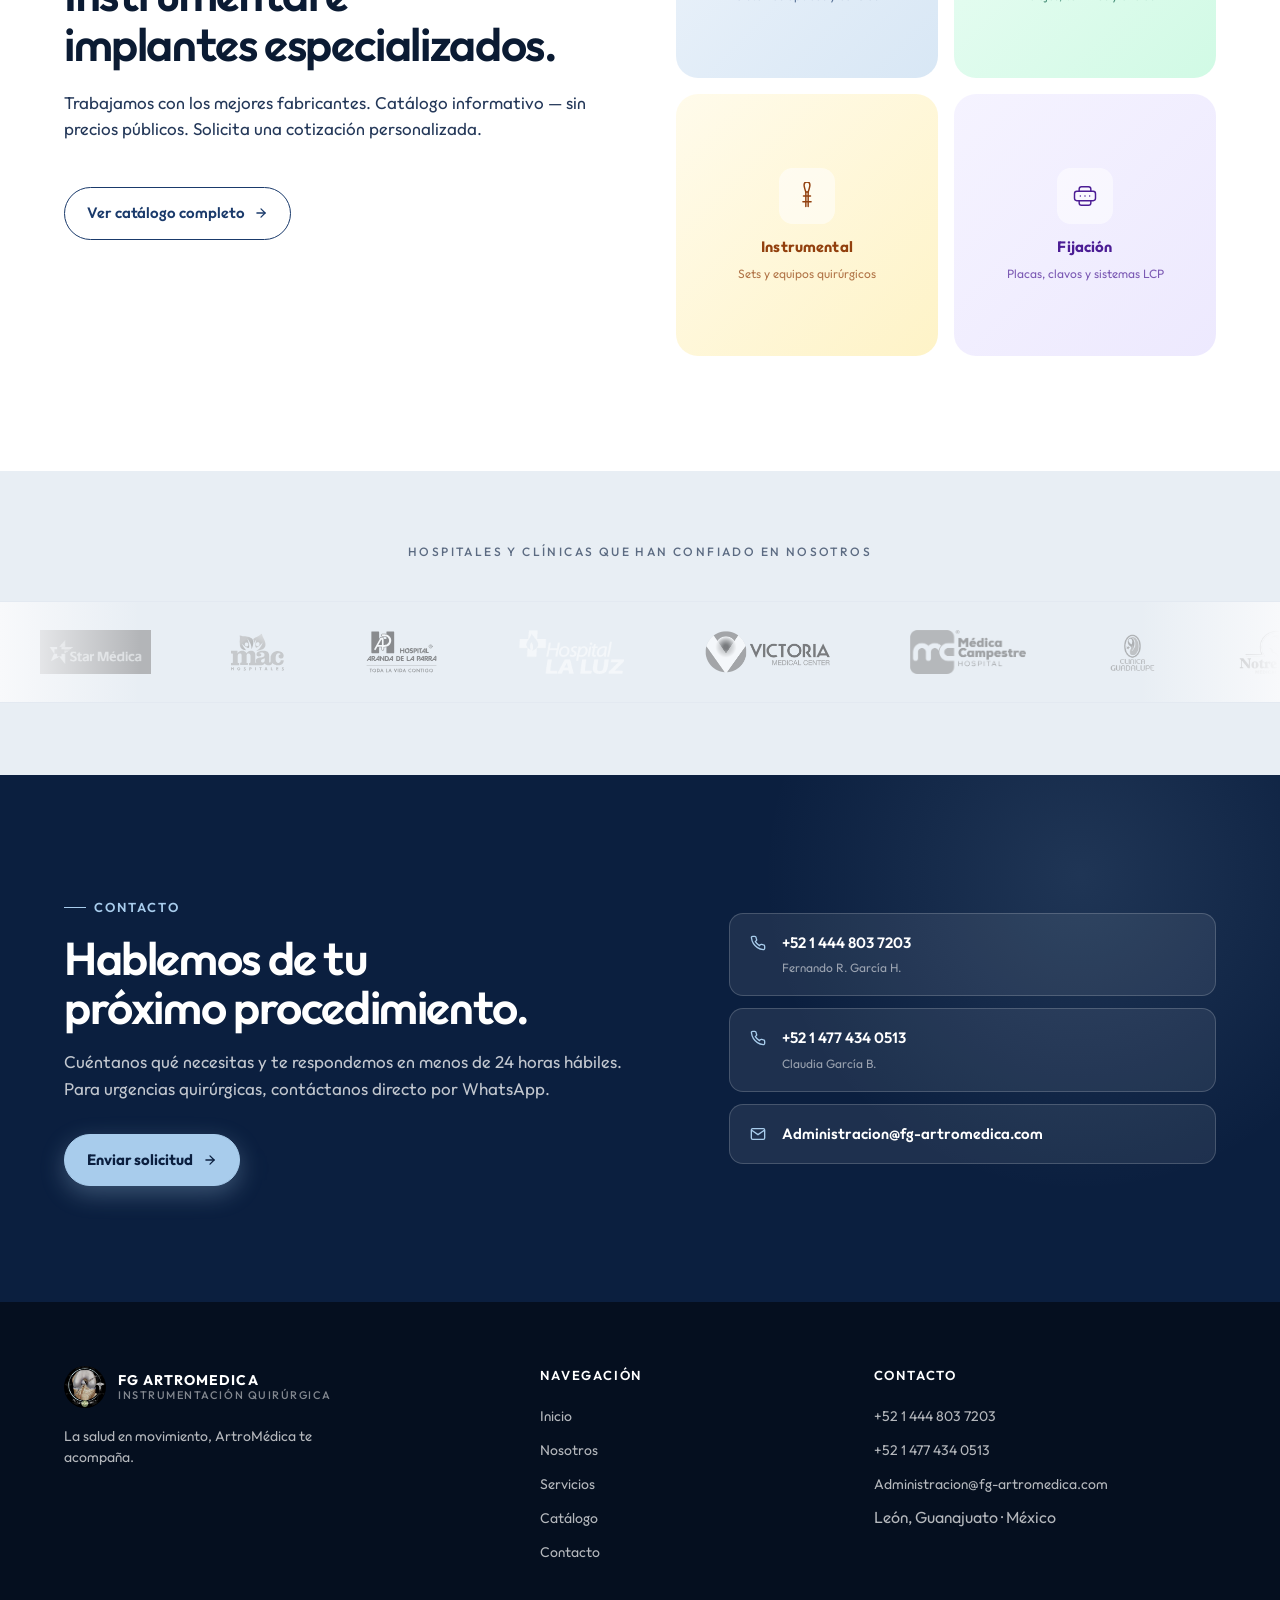
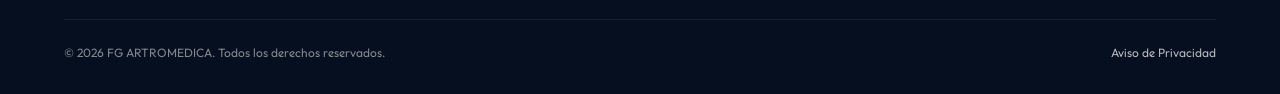
==== commit dde1c996: "Add client logo marquee with real logos" ====
--- a/index.html
+++ b/index.html
@@ -291,13 +291,38 @@
 <section class="clients-section section alt" aria-label="Clientes y hospitales">
   <div class="wrap">
     <div class="clients-label">Hospitales y clínicas que han confiado en nosotros</div>
-    <div class="clients-row">
-      <div class="client-logo">HOSPITAL ALFA</div>
-      <div class="client-logo">CLÍNICA DEL BAJÍO</div>
-      <div class="client-logo">CENTRO MED · LEÓN</div>
-      <div class="client-logo">INSTITUTO ORTO</div>
-      <div class="client-logo">HOSPITAL ÁNGELES</div>
-      <div class="client-logo">CLÍNICA SAN JOSÉ</div>
+  </div>
+  <div class="clients-marquee">
+    <div class="clients-track">
+      <div class="client-logo"><img src="assets/clients/Logo_Star_Medica.png" alt="Star Médica"></div>
+      <div class="client-logo"><img src="assets/clients/Logo_Hospitales_MAC.svg" alt="MAC Hospitales"></div>
+      <div class="client-logo"><img src="assets/clients/Logo_Hospital_Aranda.svg" alt="Hospital Aranda de la Parra"></div>
+      <div class="client-logo"><img src="assets/clients/Logo_Hospital_La_Luz.png" alt="Hospital La Luz"></div>
+      <div class="client-logo"><img src="assets/clients/Logo_Victoria_Medical_Center.png" alt="Victoria Medical Center"></div>
+      <div class="client-logo"><img src="assets/clients/Logo_Medica_Campestre.png" alt="Médica Campestre"></div>
+      <div class="client-logo"><img src="assets/clients/Logo_Clinica_Guadalupe.png" alt="Clínica Guadalupe"></div>
+      <div class="client-logo"><img src="assets/clients/Logo_Notre_Dame.png" alt="Notre Dame"></div>
+      <div class="client-logo"><img src="assets/clients/Logo_Hospital_Pablo_de_Anda.png" alt="Hospital Pablo de Anda"></div>
+      <div class="client-logo"><img src="assets/clients/Logo_Biotek.png" alt="Biotek"></div>
+      <div class="client-logo"><img src="assets/clients/Logo_Biograft.png" alt="Biograft"></div>
+      <div class="client-logo"><img src="assets/clients/Logo_MedLine.svg" alt="MedLine"></div>
+      <div class="client-logo"><img src="assets/clients/Logo_Daonsa.png" alt="Daonsa"></div>
+      <div class="client-logo"><img src="assets/clients/Logo_Miyad.png" alt="Miyad"></div>
+      <!-- Duplicate set for seamless loop -->
+      <div class="client-logo"><img src="assets/clients/Logo_Star_Medica.png" alt="Star Médica"></div>
+      <div class="client-logo"><img src="assets/clients/Logo_Hospitales_MAC.svg" alt="MAC Hospitales"></div>
+      <div class="client-logo"><img src="assets/clients/Logo_Hospital_Aranda.svg" alt="Hospital Aranda de la Parra"></div>
+      <div class="client-logo"><img src="assets/clients/Logo_Hospital_La_Luz.png" alt="Hospital La Luz"></div>
+      <div class="client-logo"><img src="assets/clients/Logo_Victoria_Medical_Center.png" alt="Victoria Medical Center"></div>
+      <div class="client-logo"><img src="assets/clients/Logo_Medica_Campestre.png" alt="Médica Campestre"></div>
+      <div class="client-logo"><img src="assets/clients/Logo_Clinica_Guadalupe.png" alt="Clínica Guadalupe"></div>
+      <div class="client-logo"><img src="assets/clients/Logo_Notre_Dame.png" alt="Notre Dame"></div>
+      <div class="client-logo"><img src="assets/clients/Logo_Hospital_Pablo_de_Anda.png" alt="Hospital Pablo de Anda"></div>
+      <div class="client-logo"><img src="assets/clients/Logo_Biotek.png" alt="Biotek"></div>
+      <div class="client-logo"><img src="assets/clients/Logo_Biograft.png" alt="Biograft"></div>
+      <div class="client-logo"><img src="assets/clients/Logo_MedLine.svg" alt="MedLine"></div>
+      <div class="client-logo"><img src="assets/clients/Logo_Daonsa.png" alt="Daonsa"></div>
+      <div class="client-logo"><img src="assets/clients/Logo_Miyad.png" alt="Miyad"></div>
     </div>
   </div>
 </section>
--- a/styles.css
+++ b/styles.css
@@ -739,35 +739,69 @@
 .catalog-foot p b { color: var(--c-ink-900); }
 
 /* ========== Clientes (logos) ========== */
-.clients-section { padding: 80px 0; }
-.clients-row {
-  display: grid;
-  grid-template-columns: repeat(6, 1fr);
-  gap: 0;
-  border-top: 1px solid var(--c-line);
-  border-bottom: 1px solid var(--c-line);
-}
-.client-logo {
-  height: 100px;
-  display: grid;
-  place-items: center;
-  border-right: 1px solid var(--c-line);
-  color: var(--c-ink-400);
-  font-size: 14px;
-  font-weight: 600;
-  letter-spacing: 0.04em;
-  transition: color .2s ease;
-}
-.client-logo:last-child { border-right: none; }
-.client-logo:hover { color: var(--c-navy-700); }
+.clients-section { padding: 72px 0; }
 .clients-label {
   text-align: center;
   font-size: 12px;
   letter-spacing: 0.2em;
   text-transform: uppercase;
   color: var(--c-ink-500);
-  margin-bottom: 32px;
+  margin-bottom: 40px;
   font-weight: 500;
+}
+.clients-marquee {
+  overflow: hidden;
+  position: relative;
+  border-top: 1px solid var(--c-line);
+  border-bottom: 1px solid var(--c-line);
+}
+.clients-marquee::before,
+.clients-marquee::after {
+  content: '';
+  position: absolute;
+  top: 0; bottom: 0;
+  width: 140px;
+  z-index: 2;
+  pointer-events: none;
+}
+.clients-marquee::before {
+  left: 0;
+  background: linear-gradient(to right, #f8f9fb, transparent);
+}
+.clients-marquee::after {
+  right: 0;
+  background: linear-gradient(to left, #f8f9fb, transparent);
+}
+.clients-track {
+  display: flex;
+  align-items: center;
+  width: max-content;
+  animation: marquee 32s linear infinite;
+}
+.clients-track:hover { animation-play-state: paused; }
+@keyframes marquee {
+  from { transform: translateX(0); }
+  to   { transform: translateX(-50%); }
+}
+.client-logo {
+  display: flex;
+  align-items: center;
+  justify-content: center;
+  padding: 28px 40px;
+  flex-shrink: 0;
+}
+.client-logo img {
+  height: 44px;
+  width: auto;
+  max-width: 140px;
+  object-fit: contain;
+  filter: grayscale(100%);
+  opacity: 0.55;
+  transition: filter .25s ease, opacity .25s ease;
+}
+.client-logo:hover img {
+  filter: grayscale(0%);
+  opacity: 1;
 }
 
 /* ========== Contacto ========== */
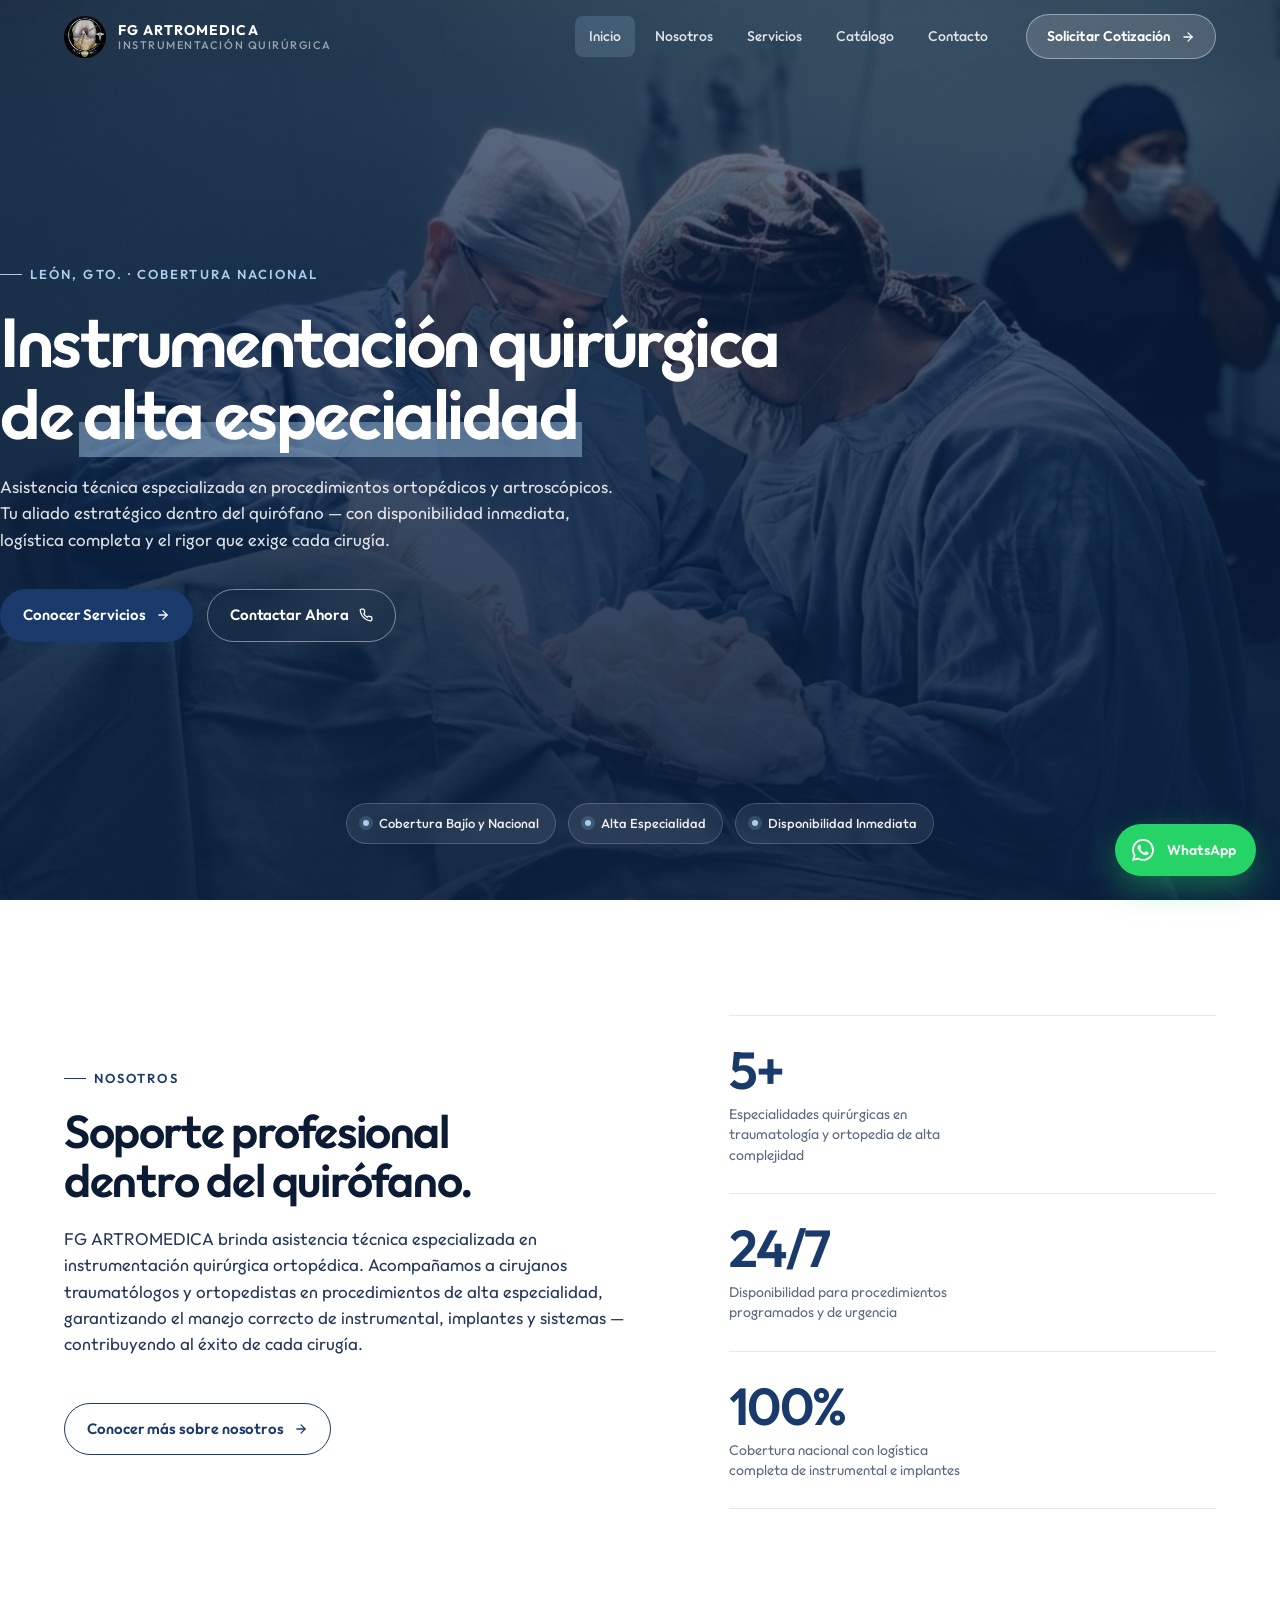
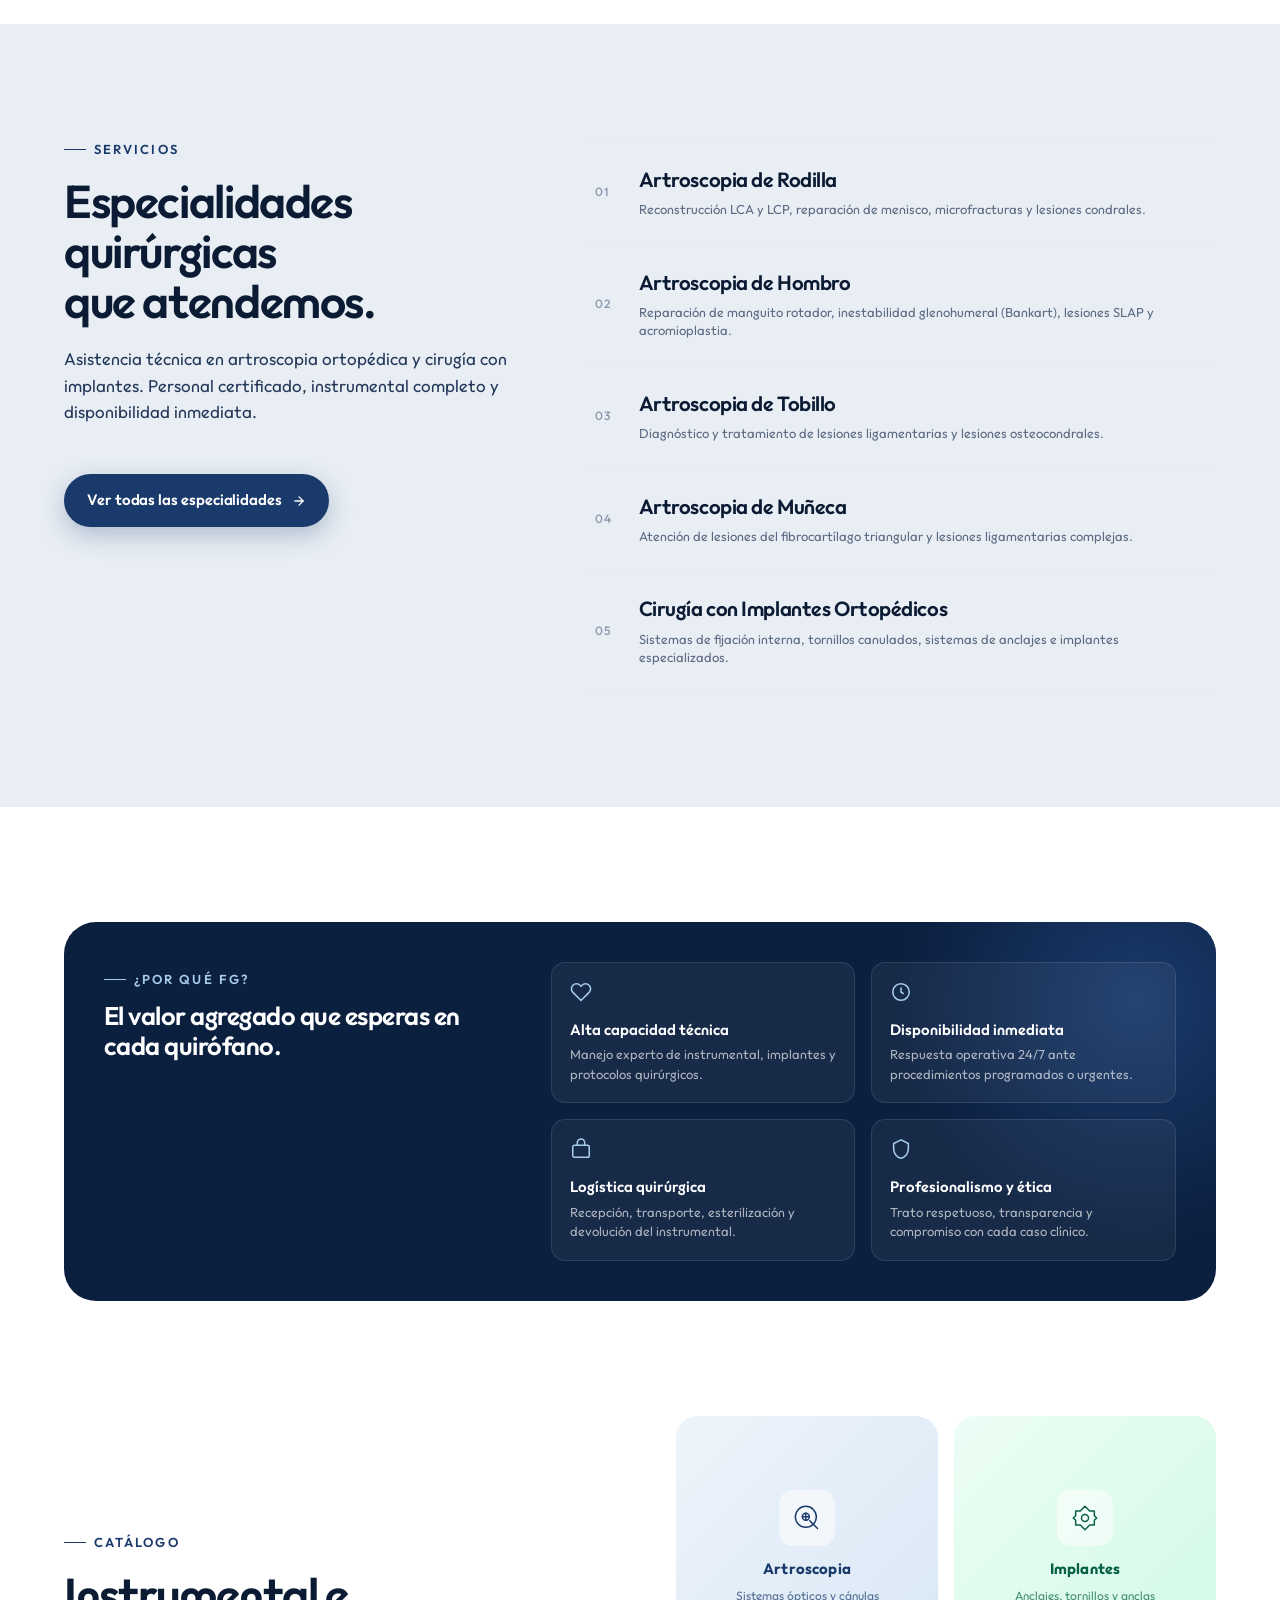
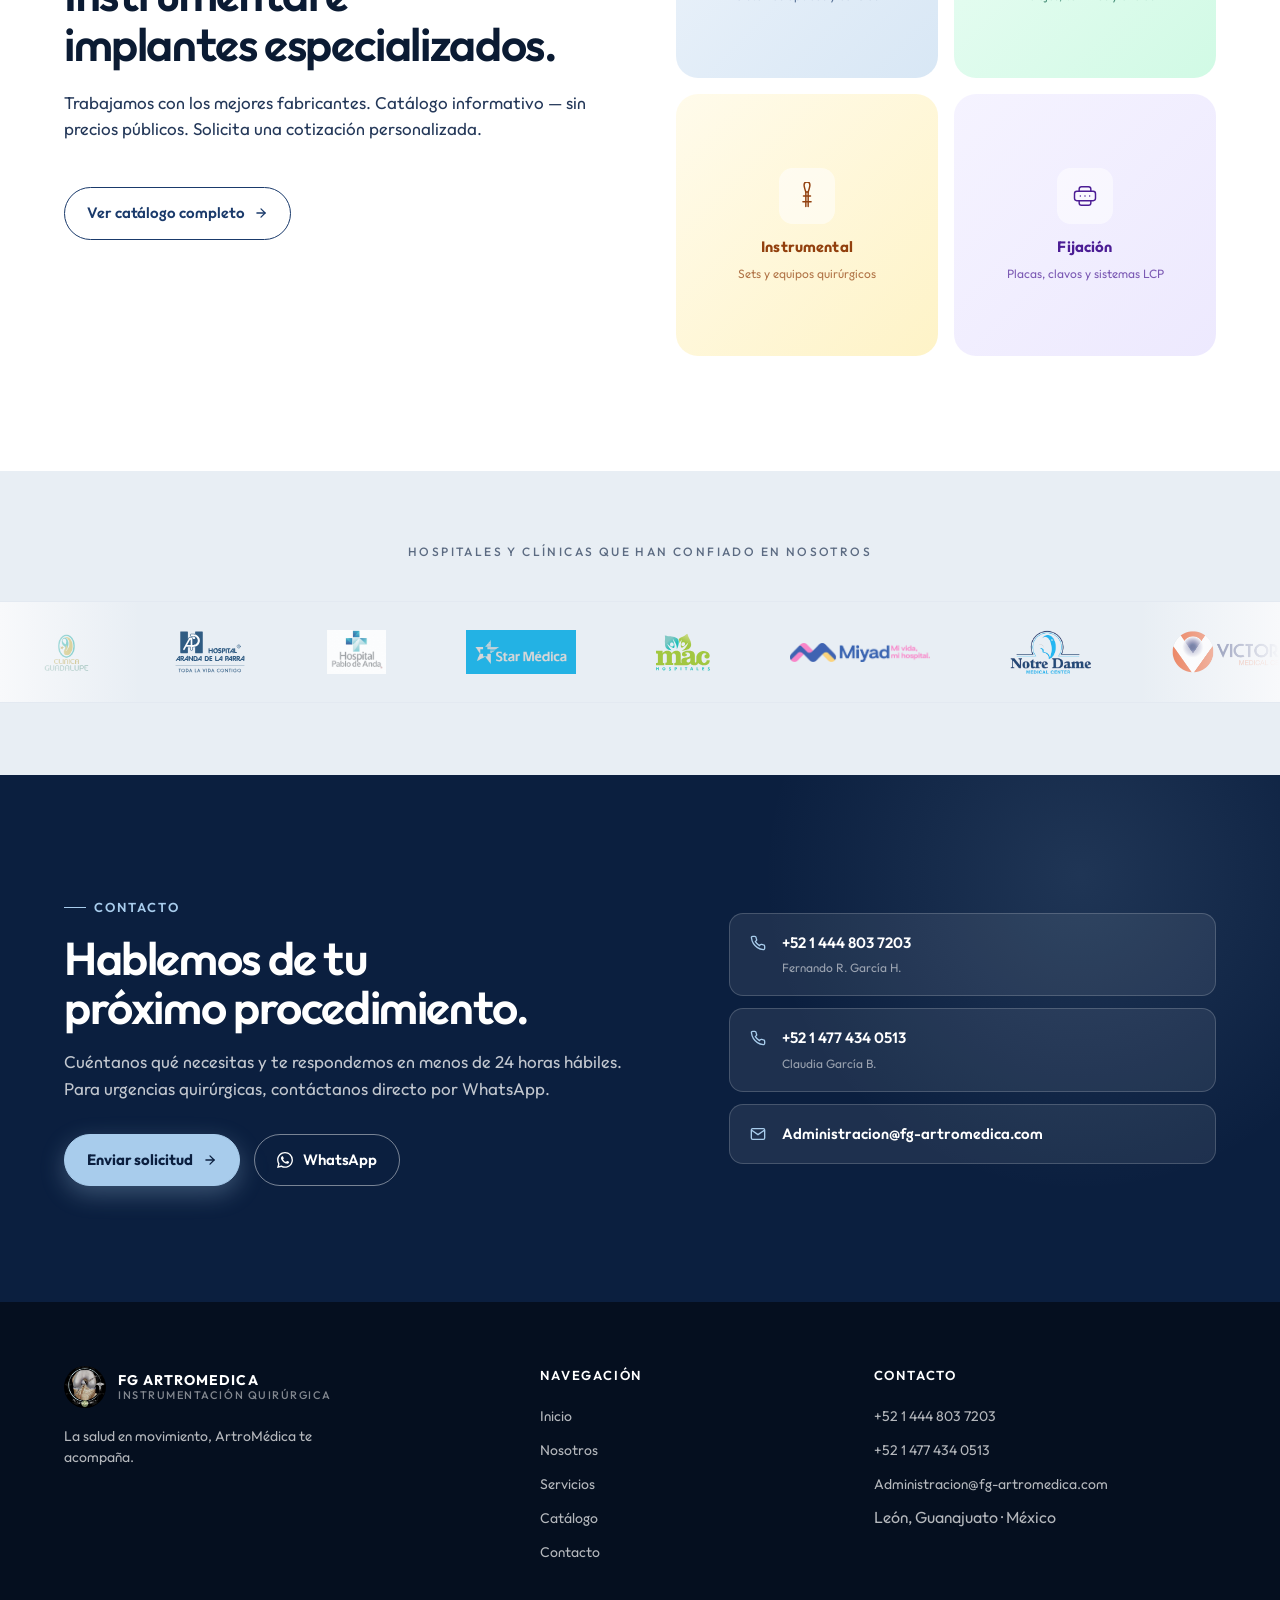
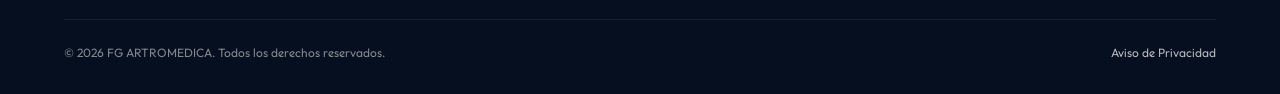
==== commit 478f3a1d: "Actualiza seccion clientes: 11 logos finales, sin proveedores - Quita Biotek, Biograft, MedLine y Da" ====
--- a/index.html
+++ b/index.html
@@ -294,35 +294,29 @@
   </div>
   <div class="clients-marquee">
     <div class="clients-track">
+      <div class="client-logo"><img src="assets/clients/Logo_Clinica_Guadalupe.png" alt="Clínica Guadalupe"></div>
+      <div class="client-logo"><img src="assets/clients/Logo_Hospital_Aranda.svg" alt="Hospital Aranda de la Parra"></div>
+      <div class="client-logo"><img src="assets/clients/Logo_Hospital_Pablo_de_Anda.png" alt="Hospital Pablo de Anda"></div>
       <div class="client-logo"><img src="assets/clients/Logo_Star_Medica.png" alt="Star Médica"></div>
       <div class="client-logo"><img src="assets/clients/Logo_Hospitales_MAC.svg" alt="MAC Hospitales"></div>
-      <div class="client-logo"><img src="assets/clients/Logo_Hospital_Aranda.svg" alt="Hospital Aranda de la Parra"></div>
-      <div class="client-logo"><img src="assets/clients/Logo_Hospital_La_Luz.png" alt="Hospital La Luz"></div>
+      <div class="client-logo"><img src="assets/clients/Logo_Miyad.png" alt="Miyad"></div>
+      <div class="client-logo"><img src="assets/clients/Logo_Notre_Dame.png" alt="Notre Dame"></div>
       <div class="client-logo"><img src="assets/clients/Logo_Victoria_Medical_Center.png" alt="Victoria Medical Center"></div>
       <div class="client-logo"><img src="assets/clients/Logo_Medica_Campestre.png" alt="Médica Campestre"></div>
+      <div class="client-logo"><img src="assets/clients/Logo_Hospital_La_Luz.png" alt="Hospital La Luz"></div>
+      <div class="client-logo"><img src="assets/clients/Logo_Hospital_Angeles.webp" alt="Hospital Los Ángeles"></div>
+      <!-- Duplicate set for seamless loop -->
       <div class="client-logo"><img src="assets/clients/Logo_Clinica_Guadalupe.png" alt="Clínica Guadalupe"></div>
-      <div class="client-logo"><img src="assets/clients/Logo_Notre_Dame.png" alt="Notre Dame"></div>
+      <div class="client-logo"><img src="assets/clients/Logo_Hospital_Aranda.svg" alt="Hospital Aranda de la Parra"></div>
       <div class="client-logo"><img src="assets/clients/Logo_Hospital_Pablo_de_Anda.png" alt="Hospital Pablo de Anda"></div>
-      <div class="client-logo"><img src="assets/clients/Logo_Biotek.png" alt="Biotek"></div>
-      <div class="client-logo"><img src="assets/clients/Logo_Biograft.png" alt="Biograft"></div>
-      <div class="client-logo"><img src="assets/clients/Logo_MedLine.svg" alt="MedLine"></div>
-      <div class="client-logo"><img src="assets/clients/Logo_Daonsa.png" alt="Daonsa"></div>
-      <div class="client-logo"><img src="assets/clients/Logo_Miyad.png" alt="Miyad"></div>
-      <!-- Duplicate set for seamless loop -->
       <div class="client-logo"><img src="assets/clients/Logo_Star_Medica.png" alt="Star Médica"></div>
       <div class="client-logo"><img src="assets/clients/Logo_Hospitales_MAC.svg" alt="MAC Hospitales"></div>
-      <div class="client-logo"><img src="assets/clients/Logo_Hospital_Aranda.svg" alt="Hospital Aranda de la Parra"></div>
-      <div class="client-logo"><img src="assets/clients/Logo_Hospital_La_Luz.png" alt="Hospital La Luz"></div>
+      <div class="client-logo"><img src="assets/clients/Logo_Miyad.png" alt="Miyad"></div>
+      <div class="client-logo"><img src="assets/clients/Logo_Notre_Dame.png" alt="Notre Dame"></div>
       <div class="client-logo"><img src="assets/clients/Logo_Victoria_Medical_Center.png" alt="Victoria Medical Center"></div>
       <div class="client-logo"><img src="assets/clients/Logo_Medica_Campestre.png" alt="Médica Campestre"></div>
-      <div class="client-logo"><img src="assets/clients/Logo_Clinica_Guadalupe.png" alt="Clínica Guadalupe"></div>
-      <div class="client-logo"><img src="assets/clients/Logo_Notre_Dame.png" alt="Notre Dame"></div>
-      <div class="client-logo"><img src="assets/clients/Logo_Hospital_Pablo_de_Anda.png" alt="Hospital Pablo de Anda"></div>
-      <div class="client-logo"><img src="assets/clients/Logo_Biotek.png" alt="Biotek"></div>
-      <div class="client-logo"><img src="assets/clients/Logo_Biograft.png" alt="Biograft"></div>
-      <div class="client-logo"><img src="assets/clients/Logo_MedLine.svg" alt="MedLine"></div>
-      <div class="client-logo"><img src="assets/clients/Logo_Daonsa.png" alt="Daonsa"></div>
-      <div class="client-logo"><img src="assets/clients/Logo_Miyad.png" alt="Miyad"></div>
+      <div class="client-logo"><img src="assets/clients/Logo_Hospital_La_Luz.png" alt="Hospital La Luz"></div>
+      <div class="client-logo"><img src="assets/clients/Logo_Hospital_Angeles.webp" alt="Hospital Los Ángeles"></div>
     </div>
   </div>
 </section>
--- a/styles.css
+++ b/styles.css
@@ -778,7 +778,6 @@
   width: max-content;
   animation: marquee 32s linear infinite;
 }
-.clients-track:hover { animation-play-state: paused; }
 @keyframes marquee {
   from { transform: translateX(0); }
   to   { transform: translateX(-50%); }
@@ -795,13 +794,7 @@
   width: auto;
   max-width: 140px;
   object-fit: contain;
-  filter: grayscale(100%);
-  opacity: 0.55;
-  transition: filter .25s ease, opacity .25s ease;
-}
-.client-logo:hover img {
-  filter: grayscale(0%);
-  opacity: 1;
+  opacity: 0.85;
 }
 
 /* ========== Contacto ========== */
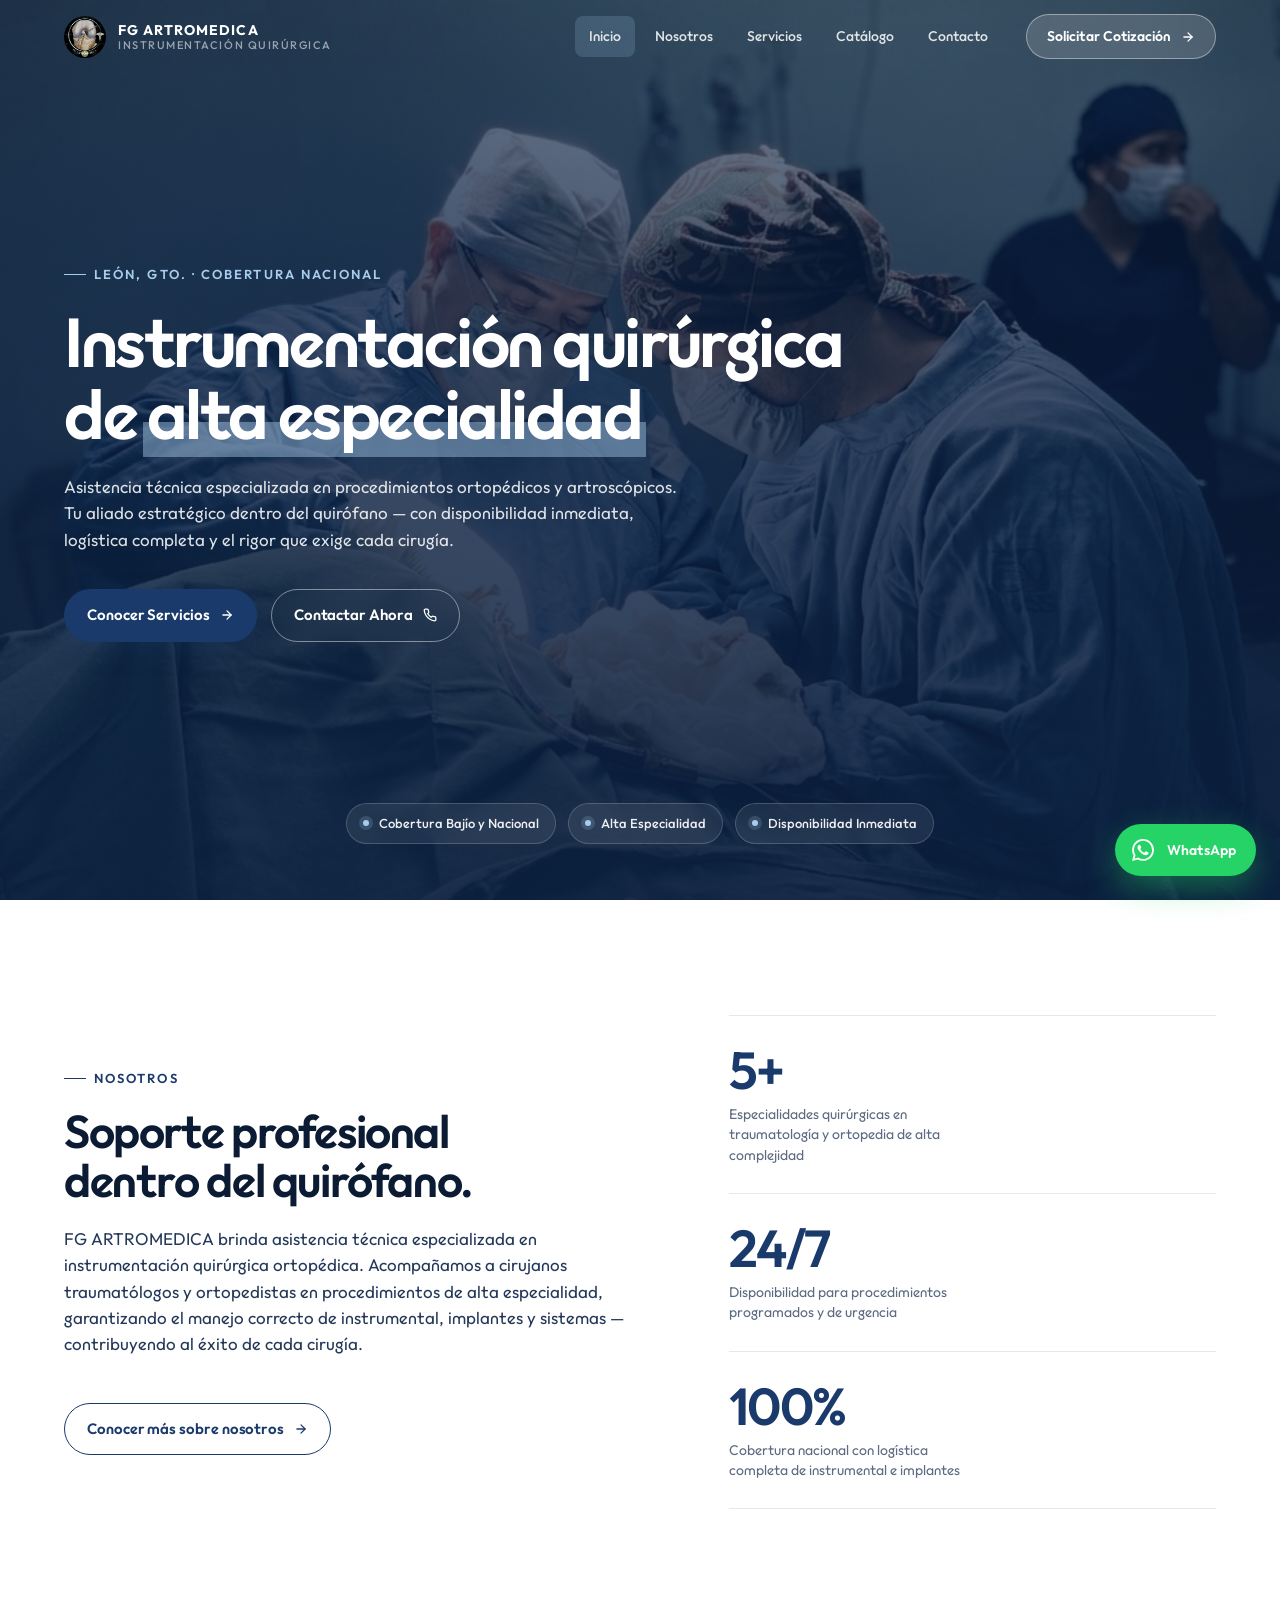
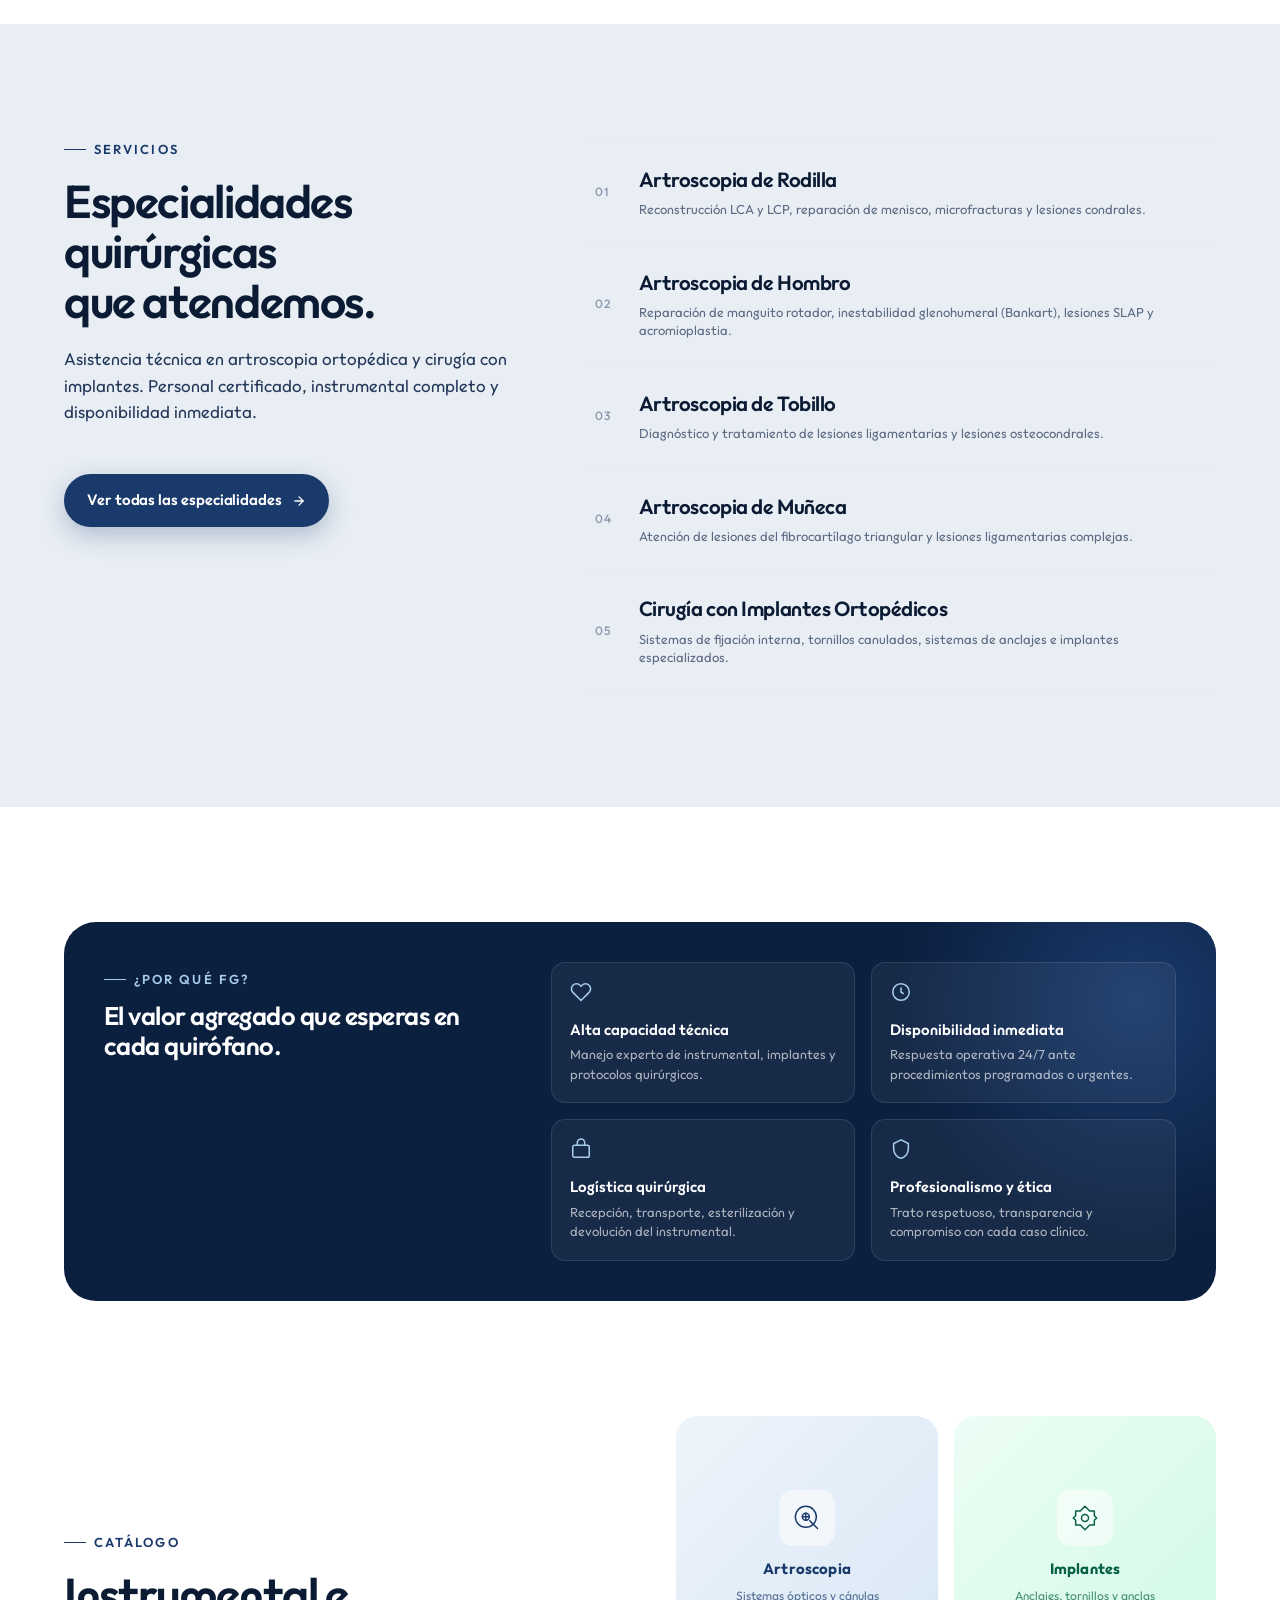
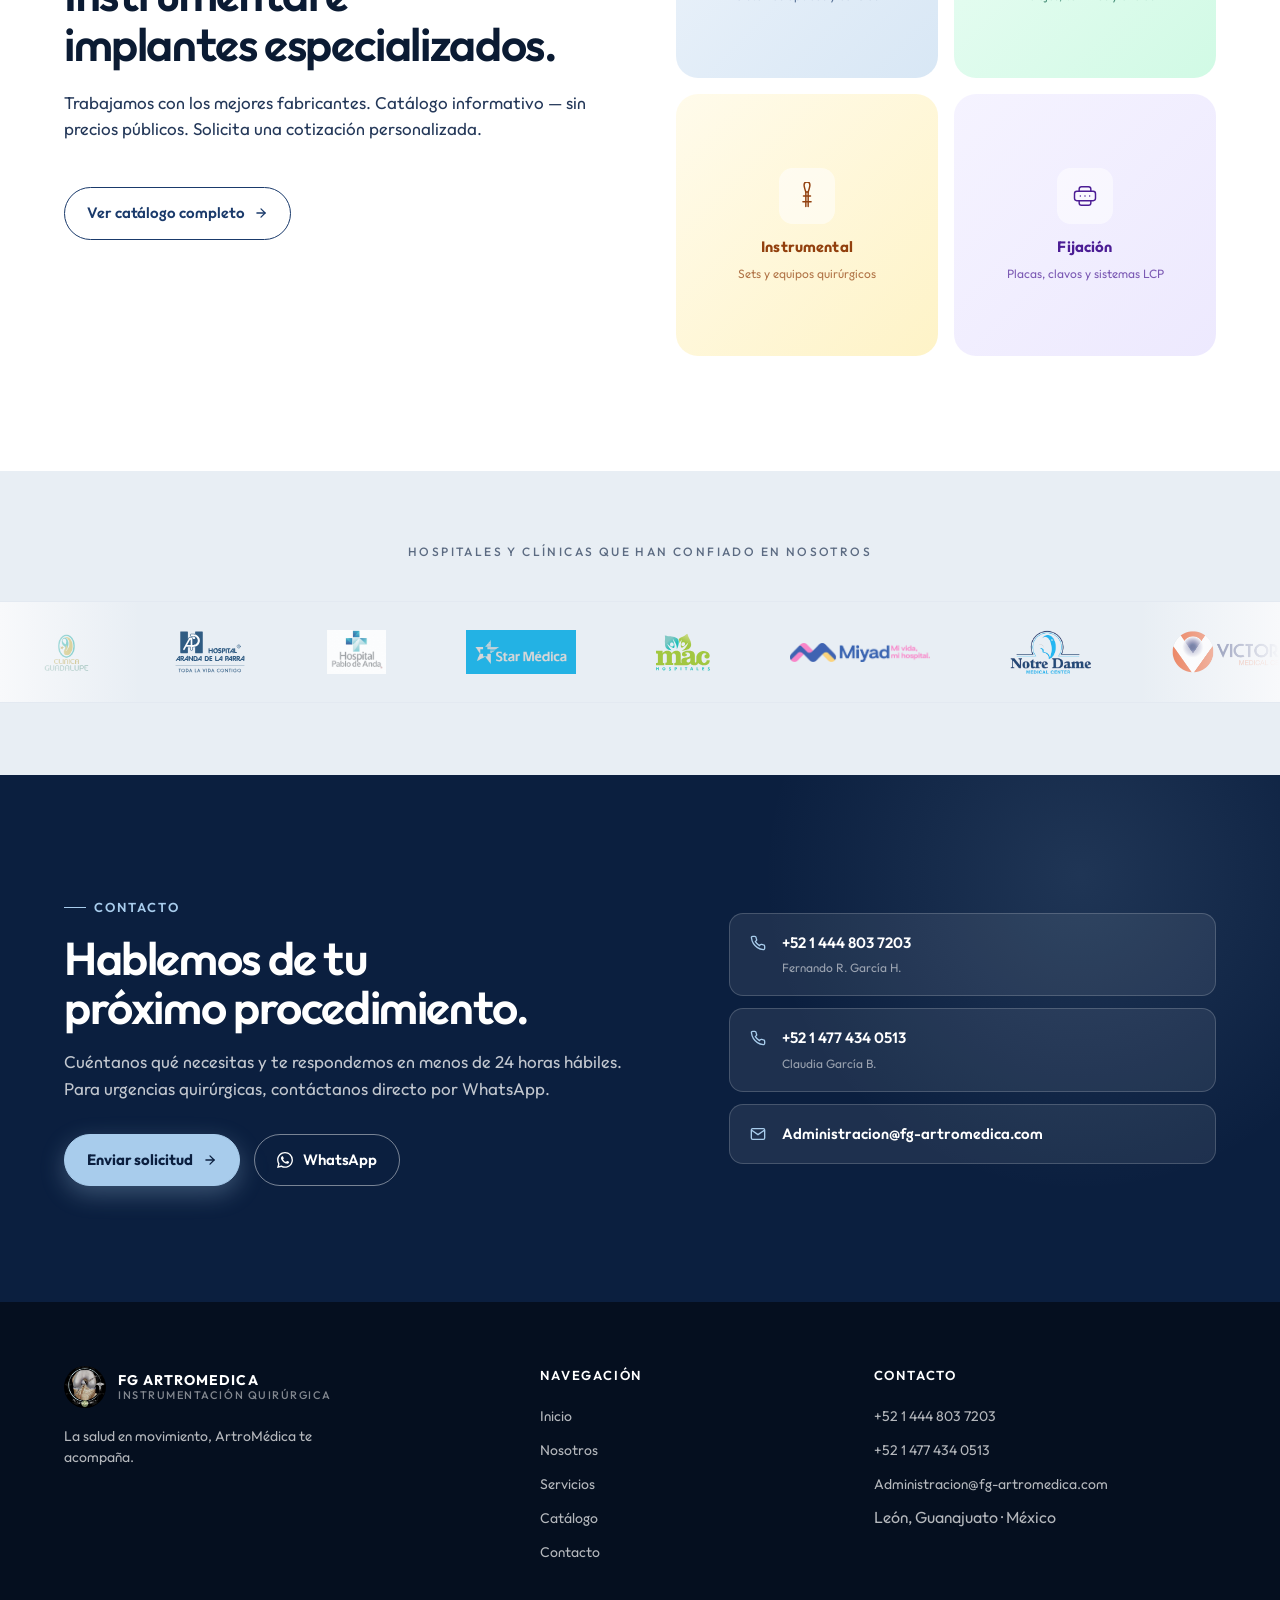
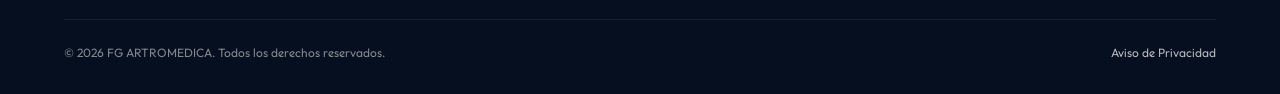
==== commit f6d166c9: "Add Google Analytics (GA4) tracking tag to all pages Co-Authored-By: Claude Sonnet 5 <noreply@anthro" ====
--- a/index.html
+++ b/index.html
@@ -1,6 +1,15 @@
 <!DOCTYPE html>
 <html lang="es">
 <head>
+<!-- Google tag (gtag.js) -->
+<script async src="https://www.googletagmanager.com/gtag/js?id=G-6W9QEE3E93"></script>
+<script>
+  window.dataLayer = window.dataLayer || [];
+  function gtag(){dataLayer.push(arguments);}
+  gtag('js', new Date());
+
+  gtag('config', 'G-6W9QEE3E93');
+</script>
 <meta charset="UTF-8" />
 <meta name="viewport" content="width=device-width, initial-scale=1.0" />
 <title>FG ARTROMEDICA — Instrumentación Quirúrgica de Alta Especialidad</title>
--- a/styles.css
+++ b/styles.css
@@ -23,7 +23,7 @@
   --ff: "Outfit", system-ui, sans-serif;
 
   /* Spacing scale */
-  --pad-x: clamp(20px, 5vw, 96px);
+  --pad-x: clamp(24px, 5vw, 96px);
 
   /* Radius */
   --r-sm: 8px;
@@ -241,7 +241,7 @@
 .hero-inner {
   position: relative;
   z-index: 2;
-  padding: 120px 0 24px;
+  padding: 120px var(--pad-x) 24px;
   flex: 1;
   display: flex;
   flex-direction: column;
@@ -513,42 +513,56 @@
   background: #fff;
   border: 1px solid var(--c-line);
   border-radius: var(--r-lg);
-  padding: 28px;
+  padding: 0;
   display: flex;
   flex-direction: column;
   transition: transform .3s ease, box-shadow .3s ease, border-color .3s ease;
   overflow: hidden;
-  min-height: 360px;
-}
-.service-card::before {
-  content: "";
+}
+.service-card:hover { border-color: transparent; transform: translateY(-5px); box-shadow: var(--sh-pop); }
+
+/* Specialty header */
+.svc-header {
+  height: 155px;
+  display: flex;
+  align-items: center;
+  justify-content: center;
+  position: relative;
+  flex-shrink: 0;
+  transition: filter .25s ease;
+}
+.service-card:hover .svc-header { filter: brightness(1.08); }
+.svc-header--knee     { background: linear-gradient(145deg, #071628 0%, #0F2A52 45%, #1E4A8E 100%); }
+.svc-header--shoulder { background: linear-gradient(145deg, #061E1C 0%, #0D3B38 45%, #0E7268 100%); }
+.svc-header--ankle    { background: linear-gradient(145deg, #051E12 0%, #0A3D22 45%, #0D7244 100%); }
+.svc-header--wrist    { background: linear-gradient(145deg, #0D0820 0%, #1E1245 45%, #40218E 100%); }
+.svc-header--implant  { background: linear-gradient(145deg, #1A0E04 0%, #3A1F08 45%, #7B4010 100%); }
+
+.svc-num-hdr {
   position: absolute;
-  top: 0; left: 0; right: 0;
-  height: 0;
-  background: linear-gradient(180deg, var(--c-navy-800), var(--c-navy-700));
-  transition: height .35s ease;
-  z-index: 0;
-}
-.service-card:hover { border-color: transparent; transform: translateY(-4px); box-shadow: var(--sh-pop); }
-.service-card:hover::before { height: 100%; }
-.service-card:hover .svc-icon,
-.service-card:hover .svc-title,
-.service-card:hover .svc-list li,
-.service-card:hover .svc-more { color: #fff; }
-.service-card:hover .svc-list li::before { background: var(--c-blue-200); }
-.service-card:hover .svc-more .arr-circle { background: rgba(255,255,255,0.14); border-color: rgba(255,255,255,0.3); color: #fff; }
-.service-card > * { position: relative; z-index: 1; transition: color .25s ease; }
+  top: 14px; left: 18px;
+  font-size: 11px;
+  font-weight: 700;
+  color: rgba(255,255,255,0.3);
+  letter-spacing: 0.14em;
+}
+.svc-icon-lg { color: rgba(255,255,255,0.85); }
+
+.svc-body {
+  padding: 22px 24px 26px;
+  display: flex;
+  flex-direction: column;
+  flex: 1;
+}
 
 .svc-icon {
   width: 56px; height: 56px;
   border-radius: 16px;
-  background: var(--c-silver);
+  background: rgba(255,255,255,0.08);
   display: grid; place-items: center;
-  color: var(--c-navy-700);
+  color: var(--c-blue-200);
   margin-bottom: 22px;
-  transition: background .25s ease;
-}
-.service-card:hover .svc-icon { background: rgba(255,255,255,0.12); }
+}
 .svc-num {
   position: absolute;
   top: 24px; right: 24px;
@@ -557,10 +571,27 @@
   color: var(--c-ink-400);
   font-weight: 500;
   z-index: 1;
-  transition: color .25s ease;
-}
-.service-card:hover .svc-num { color: rgba(255,255,255,0.5); }
+}
 .svc-title { color: var(--c-ink-900); margin-bottom: 16px; }
+.svc-desc {
+  font-size: 13px;
+  color: var(--c-ink-500);
+  line-height: 1.5;
+  margin: -8px 0 20px;
+}
+.service-card--cta {
+  background: var(--c-navy-900);
+  border-color: transparent;
+  justify-content: center;
+}
+.service-card--cta .svc-body { padding: 32px 28px 36px; }
+.service-card--cta .svc-title { color: #fff; }
+.service-card--cta .svc-desc--cta { color: rgba(255,255,255,0.65); }
+.service-card--cta .svc-icon--cta {
+  background: rgba(255,255,255,0.08);
+  color: var(--c-blue-200);
+}
+.service-card--cta:hover { transform: translateY(-5px); box-shadow: var(--sh-pop); }
 .svc-list { list-style: none; padding: 0; margin: 0 0 24px; }
 .svc-list li {
   position: relative;
@@ -569,7 +600,6 @@
   padding: 7px 0 7px 18px;
   border-top: 1px solid var(--c-line);
 }
-.service-card:hover .svc-list li { border-top-color: rgba(255,255,255,0.12); }
 .svc-list li:first-child { border-top: none; }
 .svc-list li::before {
   content: "";
@@ -1379,9 +1409,109 @@
   grid-template-columns: 1.5fr 1fr 1.2fr;
 }
 
+/* ========== Page hero (subpáginas) ========== */
+.page-hero {
+  background: var(--c-navy-900);
+  color: #fff;
+  padding: 160px 0 100px;
+  position: relative;
+  overflow: hidden;
+}
+.page-hero::after {
+  content: "";
+  position: absolute;
+  width: 600px; height: 600px;
+  border-radius: 50%;
+  background: radial-gradient(circle, rgba(168, 204, 236, 0.1) 0%, transparent 70%);
+  top: -200px; right: -100px;
+  pointer-events: none;
+}
+.page-hero-inner { position: relative; z-index: 1; }
+.page-hero .eyebrow { color: var(--c-blue-200); margin-bottom: 20px; }
+.page-hero h1 { color: #fff; margin: 20px 0 24px; max-width: 20ch; }
+.page-hero h1 .accent {
+  background: linear-gradient(180deg, transparent 62%, rgba(168, 204, 236, 0.45) 62%);
+  padding: 0 4px; margin: 0 -4px;
+}
+.page-hero .lede { color: rgba(255,255,255,0.8); margin: 0; max-width: 60ch; }
+
+/* ========== Nosotros — layout sin imagen ========== */
+.nos-grid {
+  display: grid;
+  grid-template-columns: 1.15fr 1fr;
+  gap: 72px;
+  align-items: start;
+}
+.nos-copy { display: flex; flex-direction: column; }
+.nos-copy .eyebrow { margin-bottom: 18px; }
+.nos-copy .h-section { margin-top: 0; }
+.nos-copy .lede { margin-top: 20px; }
+.nos-mv { display: flex; flex-direction: column; gap: 16px; }
+
+/* ========== Process strip (servicios) ========== */
+.process-strip {
+  display: grid;
+  grid-template-columns: repeat(4, 1fr);
+  border-top: 1px solid var(--c-line);
+  border-bottom: 1px solid var(--c-line);
+  margin-top: 56px;
+}
+.process-step {
+  padding: 36px 28px;
+  border-right: 1px solid var(--c-line);
+}
+.process-step:last-child { border-right: none; }
+.ps-num {
+  font-size: 12px;
+  font-weight: 600;
+  letter-spacing: 0.18em;
+  text-transform: uppercase;
+  color: var(--c-navy-700);
+  margin-bottom: 14px;
+}
+.ps-icon {
+  color: var(--c-navy-700);
+  margin-bottom: 14px;
+}
+.ps-name {
+  font-size: 15px;
+  font-weight: 600;
+  color: var(--c-ink-900);
+  letter-spacing: -0.01em;
+  margin-bottom: 8px;
+}
+.ps-desc {
+  font-size: 13px;
+  color: var(--c-ink-500);
+  line-height: 1.55;
+}
+
 /* ========== Responsive ========== */
 @media (max-width: 980px) {
   .nav-links { display: none; }
+  .btn-cta-nav { display: none; }
+  .nav.nav-open .nav-links {
+    display: flex;
+    position: absolute;
+    top: 100%;
+    left: 16px; right: 16px;
+    background: #fff;
+    flex-direction: column;
+    padding: 12px;
+    border-radius: 14px;
+    box-shadow: 0 12px 32px rgba(11, 31, 63, 0.18);
+    border: 1px solid var(--c-line);
+    margin-top: 8px;
+    gap: 4px;
+  }
+  .nav.nav-open .nav-links a {
+    color: var(--c-navy-900) !important;
+    padding: 10px 14px;
+    border-radius: 8px;
+  }
+  .nav.nav-open .nav-links a:hover {
+    background: rgba(168, 204, 236, 0.18);
+  }
   .nav-mobile-toggle {
     display: inline-flex;
     margin-left: auto;
@@ -1394,6 +1524,11 @@
   body[data-hero="b"] .hero-inner { grid-template-columns: 1fr; gap: 48px; padding: 140px 0 80px; }
   .section-head { grid-template-columns: 1fr; gap: 12px; }
   .about-grid { grid-template-columns: 1fr; gap: 48px; }
+  .nos-grid { grid-template-columns: 1fr; gap: 40px; }
+  .process-strip { grid-template-columns: repeat(2, 1fr); }
+  .process-step:nth-child(2) { border-right: none; }
+  .process-step:nth-child(3),
+  .process-step:nth-child(4) { border-top: 1px solid var(--c-line); }
   .about-teaser-grid { grid-template-columns: 1fr; gap: 48px; }
   .svc-minimal-layout { grid-template-columns: 1fr; gap: 40px; }
   .svc-minimal-header { position: static; }
@@ -1409,6 +1544,7 @@
   .value-prop-grid { grid-template-columns: 1fr; gap: 32px; }
 }
 @media (max-width: 640px) {
+
   .services-grid { grid-template-columns: 1fr; }
   .catalog-grid { grid-template-columns: repeat(2, 1fr); }
   .cat-preview-grid { grid-template-columns: 1fr 1fr; }
@@ -1424,6 +1560,9 @@
   .client-logo:nth-child(3n) { border-right: 1px solid var(--c-line); }
   .client-logo:nth-child(2n) { border-right: none; }
   .stat-num { font-size: 40px; }
+  .process-strip { grid-template-columns: 1fr; }
+  .process-step { border-right: none; border-top: 1px solid var(--c-line); }
+  .process-step:first-child { border-top: none; }
   .contact-cta-actions { flex-direction: column; }
   .contact-cta-actions .btn { justify-content: center; }
 }
